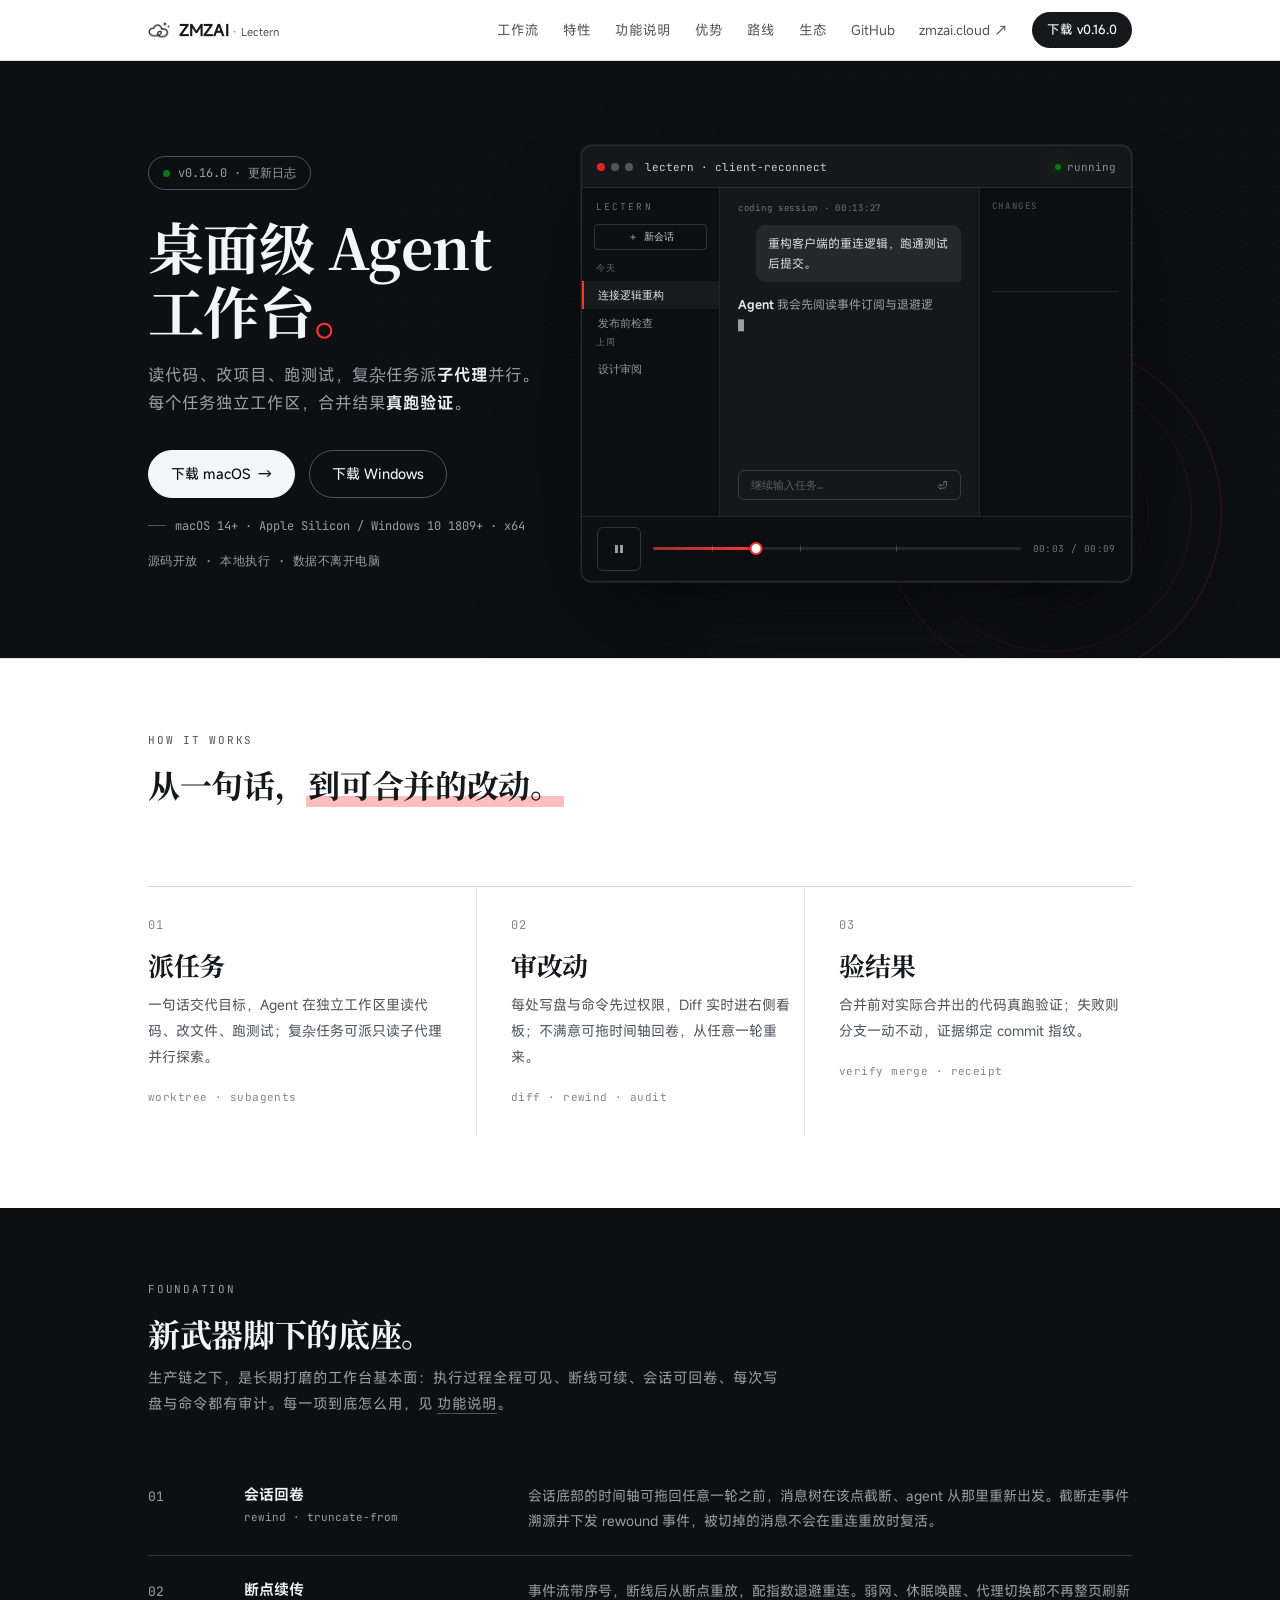
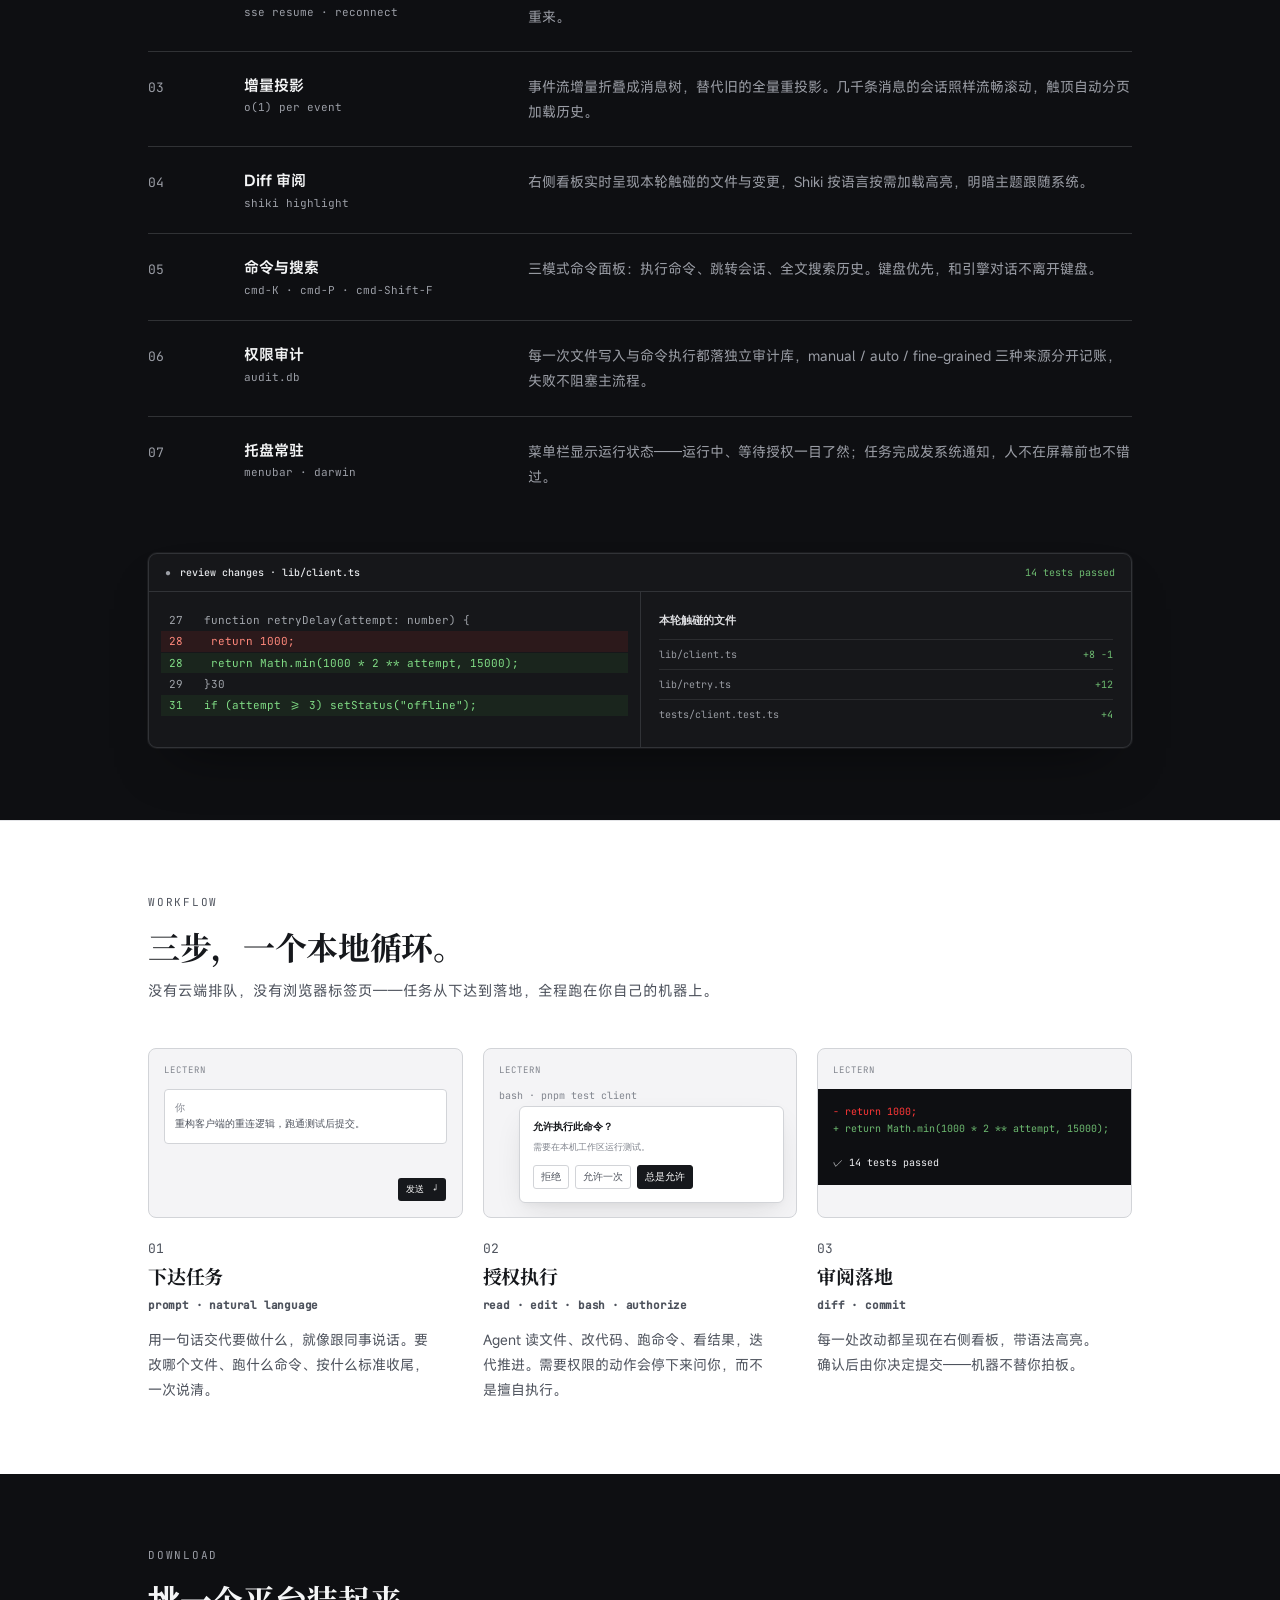
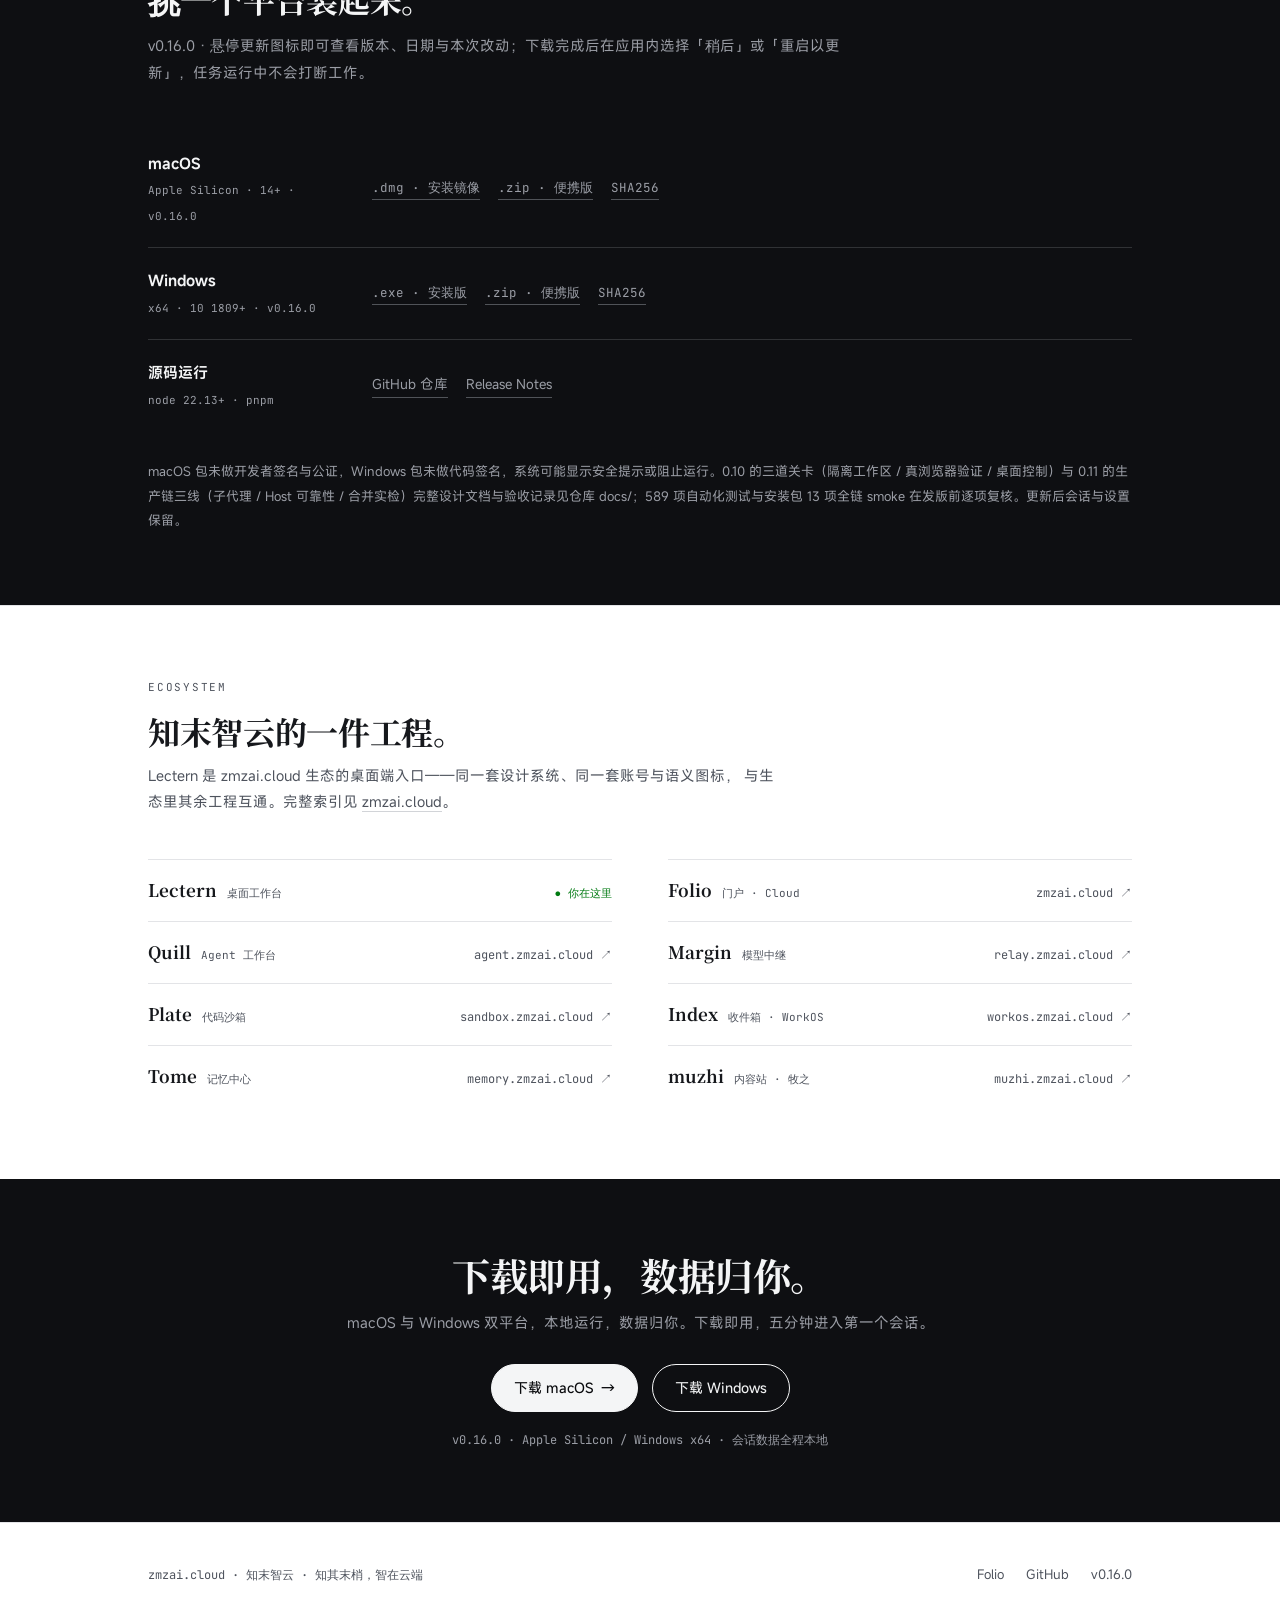
==== index.html @ 53ecc65e "site: 第二屏改为产品闭环三卡，0.11 内容迁入 features 生产链" ====
<!DOCTYPE html>
<html lang="zh-CN">
<head>
<meta charset="UTF-8">
<meta name="viewport" content="width=device-width, initial-scale=1.0">
<title>Lectern · 桌面 Agent 工作台 · 知末智云</title>
<meta name="description" content="本地运行 agent loop 的 Electron 桌面工作台。子代理并行、独立 Host 执行、合并结果实检、断点续传与权限审计——与 Quill、Folio 同一设计系统。">
<link rel="canonical" href="https://lectern.zmzai.cloud/">
<meta property="og:type" content="website">
<meta property="og:site_name" content="Lectern · 知末智云">
<meta property="og:locale" content="zh_CN">
<meta property="og:title" content="Lectern · 桌面 Agent 工作台">
<meta property="og:description" content="本地运行 agent loop：子代理并行探索、独立 Host 执行、合并前真跑验证，会话与审计全在你自己的磁盘上。">
<meta property="og:url" content="https://lectern.zmzai.cloud/">
<meta property="og:image" content="https://lectern.zmzai.cloud/og-image.png">
<meta property="og:image:width" content="1200">
<meta property="og:image:height" content="630">
<meta name="twitter:card" content="summary_large_image">
<meta name="twitter:title" content="Lectern · 桌面 Agent 工作台">
<meta name="twitter:description" content="本地运行 agent loop：子代理并行探索、独立 Host 执行、合并前真跑验证。">
<meta name="twitter:image" content="https://lectern.zmzai.cloud/og-image.png">
<meta name="theme-color" content="#0E0F13">
<link rel="icon" type="image/png" sizes="64x64" href="/favicon.png">
<link rel="apple-touch-icon" href="/apple-touch-icon.png">
<link rel="preload" as="font" type="font/woff2" crossorigin href="/fonts/misans-regular.woff2">
<link rel="preload" as="font" type="font/woff2" crossorigin href="/fonts/noto-serif-sc-700.woff2">
<link rel="stylesheet" href="/theme.css?v=20261023b">
<script>document.documentElement.classList.add('js');</script>
<script type="application/ld+json">
{
  "@context": "https://schema.org",
  "@type": "SoftwareApplication",
  "name": "Lectern",
  "applicationCategory": "DeveloperApplication",
  "operatingSystem": "macOS 14+ (Apple Silicon), Windows 10 1809+ (x64)",
  "url": "https://lectern.zmzai.cloud/",
  "description": "本地运行 agent loop 的 Electron 桌面工作台：子代理并行、独立 Host 执行、合并结果实检。",
  "softwareVersion": "0.16.0",
  "datePublished": "2026-10-21",
  "downloadUrl": "https://zmzai.oss-cn-beijing.aliyuncs.com/releases/harness/v0.16.0/Lectern-0.16.0-arm64.dmg",
  "offers": { "@type": "Offer", "price": "0", "priceCurrency": "CNY" },
  "sameAs": ["https://github.com/zmzai-cloud/zmzai-lectern"]
}
</script>
</head>
<body>
<a class="skip" href="#main">跳到内容</a>
<nav>
  <div class="wrap nav-inner">
    <a class="lockup" href="index.html" aria-current="page">
      <img src="/logo.png" alt="zmzai" width="22" height="22" loading="eager" decoding="async">
      <span class="lockup-word">ZMZAI<span class="lockup-sub">· Lectern</span></span>
    </a>
    <div class="nav-links" id="navLinks">
      <a href="#workflow">工作流</a>
      <a href="#features">特性</a>
      <a href="features.html">功能说明</a>
      <a href="why.html">优势</a>
      <a href="roadmap.html">路线</a>
      <a href="#ecosystem">生态</a>
      <a href="https://github.com/zmzai-cloud/zmzai-lectern" target="_blank" rel="noopener">GitHub</a>
      <a href="https://zmzai.cloud" target="_blank" rel="noopener">zmzai.cloud ↗</a>
      <a class="nav-cta" href="#download">下载 v0.16.0</a>
    </div>
      <button class="nav-burger" aria-label="菜单" aria-expanded="false" aria-controls="navLinks"><i></i></button>
  </div>
</nav>

<header class="hero" id="main">
  <div class="hero-stage band-dark">
    <div class="wrap hero-grid">
      <div>
        <div class="release-pill reveal in"><span class="pill-dot" aria-hidden="true"></span>v0.16.0 · 更新日志</div>
        <h1 class="reveal in" data-delay="1">桌面级 Agent<br>工作台<em>。</em></h1>
        <p class="hero-desc reveal in" data-delay="2">读代码、改项目、跑测试，复杂任务派<span class="nb"><b>子代理</b>并行</span>。每个任务<span class="nb">独立工作区</span>，合并结果<b>真跑验证</b>。</p>
        <div class="hero-actions reveal in" data-delay="3">
          <a class="btn btn-solid" href="https://zmzai.oss-cn-beijing.aliyuncs.com/releases/harness/v0.16.0/Lectern-0.16.0-arm64-mac.zip">下载 macOS <span class="arrow">→</span></a>
          <a class="btn btn-outline" href="https://zmzai.oss-cn-beijing.aliyuncs.com/releases/harness/v0.16.0/Lectern-Setup-0.16.0.exe">下载 Windows</a>
        </div>
        <p class="hero-meta reveal in" data-delay="3">macOS 14+ · Apple Silicon / Windows 10 1809+ · x64</p>
        <p class="hero-evidence reveal in" data-delay="3">源码开放 · 本地执行 · 数据不离开电脑</p>
      </div>
      <div class="workbench-scene reveal in" data-delay="1" aria-label="Lectern 工作台：会话、任务执行、文件变更和测试结果">
        <div class="wb">
          <div class="wb-bar"><span class="dots" aria-hidden="true"><i></i><i></i><i></i></span><span class="wb-title">lectern · client-reconnect</span><span class="wb-status" id="status"><i aria-hidden="true"></i><span id="statusText">running</span></span></div>
          <div class="wb-body">
            <aside class="wb-side"><div class="side-brand">LECTERN</div><div class="side-new">＋ 新会话</div><div class="side-cap">今天</div><div class="side-item on">连接逻辑重构</div><div class="side-item">发布前检查</div><div class="side-cap">上周</div><div class="side-item">设计审阅</div></aside>
            <div class="wb-main"><div class="session-meta">coding session · <span id="clock">00:13:24</span></div><div class="msg msg-user" id="msgUser"></div><div class="msg msg-agent" id="msgAgent"></div><div class="edit-block" id="editBlock"><div><span class="edit-tag">edit</span>&nbsp;<span class="edit-path">lib/client.ts</span></div><div class="edit-diff" id="editDiff"></div></div><div class="composer"><span>继续输入任务…</span><i>⏎</i></div></div>
            <aside class="wb-changes"><div class="ch-cap">CHANGES</div><div class="ch-item" id="ch1"><span class="plus">+</span>client.ts</div><div class="ch-item" id="ch2"><span class="plus">+</span>retry.ts</div><div class="ch-tests" id="tests"></div></aside>
          </div>
          <div class="wb-foot">
            <button class="pp" id="pp" aria-label="播放 / 暂停"><svg id="ppIcon" viewBox="0 0 10 10" aria-hidden="true"><rect x="1" y="1" width="3" height="8"/><rect x="6" y="1" width="3" height="8"/></svg></button>
            <div class="track" id="track" role="slider" aria-label="会话时间轴，可拖动回卷"><div class="track-fill" id="fill"></div><i class="tick" style="left:16%"></i><i class="tick" style="left:40%"></i><i class="tick" style="left:66%"></i><div class="head" id="head"></div></div>
            <span class="tclock" id="tclock">00:00 / 00:09</span>
          </div>
        </div>
        <div class="scene-orbit" aria-hidden="true"></div>
      </div>
    </div>
  </div>
</header>
<section id="loop" class="loop">
  <span id="v11" class="anchor-legacy" aria-hidden="true"></span>
  <div class="wrap">
    <div class="sec-eyebrow reveal">How it works</div>
    <h2 class="reveal" data-delay="1">从一句话，<em>到可合并的改动。</em></h2>
    <p class="loop-flow reveal" data-delay="2" aria-hidden="true"><span>派任务</span><i></i><span>审改动</span><i></i><span>验结果</span></p>
    <div class="loop-grid reveal" data-delay="3">
      <a class="loop-card" href="features.html#f-subagents">
        <span class="loop-no">01</span>
        <h3>派任务</h3>
        <p>一句话交代目标，Agent 在独立工作区里读代码、改文件、跑测试；复杂任务可派只读子代理并行探索。</p>
        <span class="loop-tags">worktree · subagents</span>
      </a>
      <a class="loop-card" href="features.html#f-diff">
        <span class="loop-no">02</span>
        <h3>审改动</h3>
        <p>每处写盘与命令先过权限，Diff 实时进右侧看板；不满意可拖时间轴回卷，从任意一轮重来。</p>
        <span class="loop-tags">diff · rewind · audit</span>
      </a>
      <a class="loop-card" href="features.html#f-verify">
        <span class="loop-no">03</span>
        <h3>验结果</h3>
        <p>合并前对实际合并出的代码真跑验证；失败则分支一动不动，证据绑定 commit 指纹。</p>
        <span class="loop-tags">verify merge · receipt</span>
      </a>
    </div>
  </div>
</section>
<section id="features" class="band-dark">

  <div class="wrap">
    <div class="sec-eyebrow reveal">Foundation</div>
    <h2 class="reveal" data-delay="1">新武器脚下的底座。</h2>
    <p class="sec-desc reveal" data-delay="2">生产链之下，是长期打磨的工作台基本面：执行过程全程可见、断线可续、会话可回卷、每次写盘与命令都有审计。每一项到底怎么用，见 <a href="features.html" style="border-bottom:1px solid var(--color-line-strong)">功能说明</a>。</p>
    <div class="features reveal" data-delay="2">
      <div class="feature-row">
        <div class="feature-no">01</div>
        <div class="feature-name">会话回卷<small>rewind · truncate-from</small></div>
        <div class="feature-text">会话底部的时间轴可拖回任意一轮之前，消息树在该点截断、agent 从那里重新出发。截断走事件溯源并下发 rewound 事件，被切掉的消息不会在重连重放时复活。</div>
      </div>
      <div class="feature-row">
        <div class="feature-no">02</div>
        <div class="feature-name">断点续传<small>sse resume · reconnect</small></div>
        <div class="feature-text">事件流带序号，断线后从断点重放，配指数退避重连。弱网、休眠唤醒、代理切换都不再整页刷新重来。</div>
      </div>
      <div class="feature-row">
        <div class="feature-no">03</div>
        <div class="feature-name">增量投影<small>o(1) per event</small></div>
        <div class="feature-text">事件流增量折叠成消息树，替代旧的全量重投影。几千条消息的会话照样流畅滚动，触顶自动分页加载历史。</div>
      </div>
      <div class="feature-row">
        <div class="feature-no">04</div>
        <div class="feature-name">Diff 审阅<small>shiki highlight</small></div>
        <div class="feature-text">右侧看板实时呈现本轮触碰的文件与变更，Shiki 按语言按需加载高亮，明暗主题跟随系统。</div>
      </div>
      <div class="feature-row">
        <div class="feature-no">05</div>
        <div class="feature-name">命令与搜索<small>cmd-K · cmd-P · cmd-Shift-F</small></div>
        <div class="feature-text">三模式命令面板：执行命令、跳转会话、全文搜索历史。键盘优先，和引擎对话不离开键盘。</div>
      </div>
      <div class="feature-row">
        <div class="feature-no">06</div>
        <div class="feature-name">权限审计<small>audit.db</small></div>
        <div class="feature-text">每一次文件写入与命令执行都落独立审计库，manual / auto / fine-grained 三种来源分开记账，失败不阻塞主流程。</div>
      </div>
      <div class="feature-row">
        <div class="feature-no">07</div>
        <div class="feature-name">托盘常驻<small>menubar · darwin</small></div>
        <div class="feature-text">菜单栏显示运行状态——运行中、等待授权一目了然；任务完成发系统通知，人不在屏幕前也不错过。</div>
      </div>
    </div>
    <div class="feature-proof reveal" data-delay="2" aria-label="Lectern 变更审阅示意图">
      <div class="proof-head"><span>●</span><b>review changes · lib/client.ts</b><span>14 tests passed</span></div>
      <div class="proof-grid">
        <div class="proof-code"><span>27&nbsp;&nbsp; function retryDelay(attempt: number) {</span><span class="removed">28&nbsp;&nbsp;&nbsp;&nbsp;return 1000;</span><span class="added">28&nbsp;&nbsp;&nbsp;&nbsp;return Math.min(1000 * 2 ** attempt, 15000);</span><span>29&nbsp;&nbsp; }</span><span>30</span><span class="added">31&nbsp;&nbsp; if (attempt &gt;= 3) setStatus(&quot;offline&quot;);</span></div>
        <aside class="proof-aside"><b>本轮触碰的文件</b><div class="file"><span>lib/client.ts</span><span>+8 −1</span></div><div class="file"><span>lib/retry.ts</span><span>+12</span></div><div class="file"><span>tests/client.test.ts</span><span>+4</span></div></aside>
      </div>
    </div>
  </div>
</section>
<section id="workflow">
  <div class="wrap">
    <div class="sec-eyebrow reveal">Workflow</div>
    <h2 class="reveal" data-delay="1">三步，一个本地循环。</h2>
    <p class="sec-desc reveal" data-delay="2">没有云端排队，没有浏览器标签页——任务从下达到落地，全程跑在你自己的机器上。</p>
    <div class="flow-grid reveal" data-delay="2">
      <div class="flow-step">
        <div class="flow-vignette" aria-hidden="true"><div class="prompt-box"><span>你</span><br>重构客户端的重连逻辑，跑通测试后提交。</div><span class="prompt-send">发送　↵</span></div>
        <div class="flow-no">01</div>
        <div class="flow-name">下达任务<small class="flow-tag">prompt · natural language</small></div>
        <p>用一句话交代要做什么，就像跟同事说话。要改哪个文件、跑什么命令、按什么标准收尾，一次说清。</p>
      </div>
      <div class="flow-step">
        <div class="flow-vignette" aria-hidden="true"><span style="color:var(--color-ink-3)">bash · pnpm test client</span><div class="permission-dialog"><b>允许执行此命令？</b><p>需要在本机工作区运行测试。</p><div class="permission-actions"><span>拒绝</span><span>允许一次</span><span>总是允许</span></div></div></div>
        <div class="flow-no">02</div>
        <div class="flow-name">授权执行<small class="flow-tag">read · edit · bash · authorize</small></div>
        <p>Agent 读文件、改代码、跑命令、看结果，迭代推进。需要权限的动作会停下来问你，而不是擅自执行。</p>
      </div>
      <div class="flow-step">
        <div class="flow-vignette" aria-hidden="true"><div class="diff-vignette"><span class="minus">− return 1000;</span><br><span class="plus">+ return Math.min(1000 * 2 ** attempt, 15000);</span><br><br><em>✓ 14 tests passed</em></div></div>
        <div class="flow-no">03</div>
        <div class="flow-name">审阅落地<small class="flow-tag">diff · commit</small></div>
        <p>每一处改动都呈现在右侧看板，带语法高亮。确认后由你决定提交——机器不替你拍板。</p>
      </div>
    </div>
  </div>
</section>
<section id="download" class="band-dark">
  <div class="wrap">
    <div class="sec-eyebrow reveal">Download</div>
    <h2 class="reveal" data-delay="1">挑一个平台装起来。</h2>
    <p class="dl-release reveal" data-delay="1">v0.16.0 · 悬停更新图标即可查看版本、日期与本次改动；下载完成后在应用内选择「稍后」或「重启以更新」，任务运行中不会打断工作。</p>
    <div class="dl-table reveal" data-delay="2">
      <div class="dl-row">
        <div class="dl-os"><b>macOS</b><small>Apple Silicon · 14+ · v0.16.0</small></div>
        <div class="dl-links">
          <a class="mono" href="https://zmzai.oss-cn-beijing.aliyuncs.com/releases/harness/v0.16.0/Lectern-0.16.0-arm64.dmg">.dmg · 安装镜像</a>
          <a class="mono" href="https://zmzai.oss-cn-beijing.aliyuncs.com/releases/harness/v0.16.0/Lectern-0.16.0-arm64-mac.zip">.zip · 便携版</a>
          <a class="mono" href="https://zmzai.oss-cn-beijing.aliyuncs.com/releases/harness/v0.16.0/SHA256SUMS.txt">SHA256</a>
        </div>
      </div>
      <div class="dl-row">
        <div class="dl-os"><b>Windows</b><small>x64 · 10 1809+ · v0.16.0</small></div>
        <div class="dl-links">
          <a class="mono" href="https://zmzai.oss-cn-beijing.aliyuncs.com/releases/harness/v0.16.0/Lectern-Setup-0.16.0.exe">.exe · 安装版</a>
          <a class="mono" href="https://zmzai.oss-cn-beijing.aliyuncs.com/releases/harness/v0.16.0/Lectern-0.16.0-win.zip">.zip · 便携版</a>
          <a class="mono" href="https://zmzai.oss-cn-beijing.aliyuncs.com/releases/harness/v0.16.0/SHA256SUMS.txt">SHA256</a>
        </div>
      </div>
      <div class="dl-row">
        <div class="dl-os"><b>源码运行</b><small>node 22.13+ · pnpm</small></div>
        <div class="dl-links">
          <a href="https://github.com/zmzai-cloud/zmzai-lectern" target="_blank" rel="noopener">GitHub 仓库</a>
          <a href="https://github.com/zmzai-cloud/zmzai-lectern/releases/tag/v0.16.0" target="_blank" rel="noopener">Release Notes</a>
        </div>
      </div>
    </div>
    <p class="dl-note reveal" data-delay="2">
      macOS 包未做开发者签名与公证，Windows 包未做代码签名，系统可能显示安全提示或阻止运行。0.10 的三道关卡（隔离工作区 / 真浏览器验证 / 桌面控制）与 0.11 的生产链三线（子代理 / Host 可靠性 / 合并实检）完整设计文档与验收记录见仓库 docs/；589 项自动化测试与安装包 13 项全链 smoke 在发版前逐项复核。更新后会话与设置保留。
    </p>
  </div>
</section>
<section id="ecosystem">
  <div class="wrap">
    <div class="sec-eyebrow reveal">Ecosystem</div>
    <h2 class="reveal" data-delay="1">知末智云的一件工程。</h2>
    <p class="sec-desc reveal" data-delay="2">
      Lectern 是 zmzai.cloud 生态的桌面端入口——同一套设计系统、同一套账号与语义图标，
      与生态里其余工程互通。完整索引见 <a href="https://zmzai.cloud" target="_blank" rel="noopener" style="border-bottom:1px solid var(--color-line-strong)">zmzai.cloud</a>。
    </p>
    <div class="eco-grid">
      <div class="eco-row">
        <div class="eco-name"><b>Lectern</b><span>桌面工作台</span></div>
        <span class="eco-here">● 你在这里</span>
      </div>
      <div class="eco-row">
        <div class="eco-name"><b>Folio</b><span>门户 · Cloud</span></div>
        <a class="eco-link" href="https://zmzai.cloud" target="_blank" rel="noopener">zmzai.cloud ↗</a>
      </div>
      <div class="eco-row">
        <div class="eco-name"><b>Quill</b><span>Agent 工作台</span></div>
        <a class="eco-link" href="https://agent.zmzai.cloud/quill" target="_blank" rel="noopener">agent.zmzai.cloud ↗</a>
      </div>
      <div class="eco-row">
        <div class="eco-name"><b>Margin</b><span>模型中继</span></div>
        <a class="eco-link" href="https://relay.zmzai.cloud" target="_blank" rel="noopener">relay.zmzai.cloud ↗</a>
      </div>
      <div class="eco-row">
        <div class="eco-name"><b>Plate</b><span>代码沙箱</span></div>
        <a class="eco-link" href="https://sandbox.zmzai.cloud" target="_blank" rel="noopener">sandbox.zmzai.cloud ↗</a>
      </div>
      <div class="eco-row">
        <div class="eco-name"><b>Index</b><span>收件箱 · WorkOS</span></div>
        <a class="eco-link" href="https://workos.zmzai.cloud" target="_blank" rel="noopener">workos.zmzai.cloud ↗</a>
      </div>
      <div class="eco-row">
        <div class="eco-name"><b>Tome</b><span>记忆中心</span></div>
        <a class="eco-link" href="https://memory.zmzai.cloud" target="_blank" rel="noopener">memory.zmzai.cloud ↗</a>
      </div>
      <div class="eco-row">
        <div class="eco-name"><b>muzhi</b><span>内容站 · 牧之</span></div>
        <a class="eco-link" href="https://muzhi.zmzai.cloud" target="_blank" rel="noopener">muzhi.zmzai.cloud ↗</a>
      </div>
    </div>
  </div>
</section>
<section class="cta band-dark">
  <div class="wrap cta-block reveal">
    <h2>下载即用，数据归你。</h2>
    <p class="sec-desc">macOS 与 Windows 双平台，本地运行，数据归你。下载即用，五分钟进入第一个会话。</p>
    <div class="cta-actions">
      <a class="btn btn-solid" href="https://zmzai.oss-cn-beijing.aliyuncs.com/releases/harness/v0.16.0/Lectern-0.16.0-arm64-mac.zip">
        下载 macOS <span class="arrow">→</span>
      </a>
      <a class="btn btn-outline" href="https://zmzai.oss-cn-beijing.aliyuncs.com/releases/harness/v0.16.0/Lectern-Setup-0.16.0.exe">下载 Windows</a>
    </div>
    <p class="cta-meta">v0.16.0 · Apple Silicon / Windows x64 · 会话数据全程本地</p>
  </div>
</section>
<footer>
  <div class="wrap foot-inner">
    <div class="foot-left">zmzai.cloud · 知末智云 · 知其末梢，智在云端</div>
    <div class="foot-links">
      <a href="https://zmzai.cloud" target="_blank" rel="noopener">Folio</a>
      <a href="https://github.com/zmzai-cloud/zmzai-lectern" target="_blank" rel="noopener">GitHub</a>
      <a href="https://github.com/zmzai-cloud/zmzai-lectern/releases/tag/v0.16.0" target="_blank" rel="noopener">v0.16.0</a>
    </div>
  </div>
</footer>

<script src="/theme.js?v=20261023b"></script>
<script>
/* hero 活工作台：单一时间轴 T∈[0,100] 驱动回放 + rewind 拖动(与 lectern rewind 能力同构) */
(function () {
  var DUR = 9000;
  var msgUser = document.getElementById('msgUser');
  var msgAgent = document.getElementById('msgAgent');
  var editBlock = document.getElementById('editBlock');
  var editDiff = document.getElementById('editDiff');
  var ch1 = document.getElementById('ch1');
  var ch2 = document.getElementById('ch2');
  var tests = document.getElementById('tests');
  var statusEl = document.getElementById('status');
  var statusText = document.getElementById('statusText');
  var clock = document.getElementById('clock');
  var fill = document.getElementById('fill');
  var head = document.getElementById('head');
  var track = document.getElementById('track');
  var pp = document.getElementById('pp');
  var ppIcon = document.getElementById('ppIcon');
  var tclock = document.getElementById('tclock');
  var USER = '重构客户端的重连逻辑，跑通测试后提交。';
  var AGENT_PREFIX = '<b>Agent</b> ';
  var AGENT_BODY = '我会先阅读事件订阅与退避逻辑，再提出最小修改。';
  var DIFF = 'backoff 1s → 15s · 3 failures → offline';
  function clamp01(x) { return x < 0 ? 0 : (x > 1 ? 1 : x); }
  function seg(t, a, b) { return clamp01((t - a) / (b - a)); }
  function typed(el, text, t, a, b) {
    var n = Math.round(seg(t, a, b) * text.length);
    if (n <= 0) { el.textContent = ''; return false; }
    var done = n >= text.length;
    el.textContent = text.slice(0, n) + (done ? '' : '▌');
    return true;
  }
  function appear(el, t, a, b) {
    var p = seg(t, a, b);
    el.style.opacity = p;
    el.style.transform = 'translateY(' + ((1 - p) * 8).toFixed(1) + 'px)';
    return p > 0.01;
  }
  function render(t) {
    var showUser = typed(msgUser, USER, t, 2, 14);
    msgUser.style.opacity = showUser ? 1 : 0;
    var showAgent = false;
    if (t >= 18) {
      var n = Math.round(seg(t, 18, 36) * AGENT_BODY.length);
      msgAgent.innerHTML = AGENT_PREFIX + AGENT_BODY.slice(0, n) + (n < AGENT_BODY.length ? '▌' : '');
      showAgent = true;
    }
    msgAgent.style.opacity = showAgent ? 1 : 0;
    var showEdit = appear(editBlock, t, 40, 44);
    if (showEdit) {
      var dn = Math.round(seg(t, 44, 52) * DIFF.length);
      editDiff.textContent = DIFF.slice(0, dn) + (dn < DIFF.length && dn > 0 ? '▌' : '');
    }
    appear(ch1, t, 56, 59);
    appear(ch2, t, 61, 64);
    var tn = Math.floor(seg(t, 66, 84) * 14 + 0.0001);
    tests.textContent = tn > 0 ? '✓ ' + tn + ' tests passed' : '';
    var total = 13 * 60 + 24 + Math.round(t / 100 * 9);
    var mm = Math.floor(total / 60), ss = total % 60;
    clock.textContent = '00:' + (mm < 10 ? '0' + mm : mm) + ':' + (ss < 10 ? '0' + ss : ss);
    fill.style.width = t + '%';
    head.style.left = t + '%';
    var sec = Math.round(t / 100 * 9);
    tclock.textContent = '00:0' + sec + ' / 00:09';
  }
  window.LecternTimeline({
    track: track, button: pp, icon: ppIcon, duration: DUR,
    render: function (value, playing) {
      render(value);
      statusEl.classList.toggle('rewound', !playing && value < 100);
      statusText.textContent = playing ? 'running' : value >= 100 ? 'completed' : 'paused';
    }
  });
})();
</script>
<script>
/* 面板 3D 倾斜跟随：仅精指针设备且非 reduce 时启用；幅度 ≤2°，离开回正 */
(function () {
  var scene = document.querySelector('.workbench-scene');
  var panel = scene && scene.querySelector('.wb');
  if (!scene || !panel) return;
  if (!window.matchMedia('(hover: hover) and (pointer: fine)').matches) return;
  if (window.matchMedia('(prefers-reduced-motion: reduce)').matches) return;
  var raf = null, rx = 0, ry = 0;
  function apply() {
    panel.style.transform = 'perspective(1200px) rotateX(' + rx.toFixed(2) + 'deg) rotateY(' + ry.toFixed(2) + 'deg)';
    raf = null;
  }
  scene.addEventListener('pointermove', function (e) {
    var r = scene.getBoundingClientRect();
    ry = ((e.clientX - r.left) / r.width - 0.5) * 4;
    rx = -((e.clientY - r.top) / r.height - 0.5) * 3;
    if (raf === null) raf = requestAnimationFrame(apply);
  });
  scene.addEventListener('pointerleave', function () {
    rx = 0; ry = 0;
    panel.style.transition = 'transform 600ms cubic-bezier(0.16, 1, 0.3, 1)';
    apply();
    setTimeout(function () { panel.style.transition = ''; }, 600);
  });
})();
</script>
</body>
</html>
---- theme.css ----
/* ══════════════════════════════════════════════════════
   @zmzai/theme 「墨骨 Ink Frame」token（静态内联版，色相已本地调红）
   与 theme/src/tokens/theme.css 同源（spot 系 2026-09-29 本站 hue 350→27）；
   勿在页面里自造颜色
   纪律：左对齐 Editorial 结构 · 编号清单不做成排图标卡 ·
   朱红点睛墨底白底皆可用但每屏克制（白底须大字号 ≥3:1）· 层次靠灰阶与阴影
   ── v2 精装（OJO app-ui-ux-best-practices 质量门）──
   register：quiet / polished / sparse-editorial / solemn
   字阶：display 68 → page 50 → h2 32 → body 15 → caption 12
   正文与功能性小字一律 ≥13px 且对比度 ≥4.5:1（ink-3 只做
   装饰性分隔，不再承载正文/标签文字）；动效只走 ease-out
   家族；数字一律 tabular-nums；触达目标 ≥44px
   ══════════════════════════════════════════════════════ */
:root {
  --color-bg:          oklch(1 0 0);
  --color-surface-2:   oklch(0.968 0.002 265);
  --color-ink:         oklch(0.21 0.008 265);
  --color-ink-2:       oklch(0.442 0.017 265);
  --color-ink-3:       oklch(0.617 0.014 265);
  --color-line:        oklch(0.92 0.004 265);
  --color-line-strong: oklch(0.87 0.005 265);
  --color-accent:      oklch(0.21 0.008 265);
  --color-accent-strong: oklch(0.09 0.004 265);
  --color-accent-ink:  oklch(1 0 0);
  --color-live:        oklch(0.499 0.17 145);

  --color-dark-bg:      oklch(0.17 0.006 265);
  --color-dark-ink:     oklch(0.97 0.002 265);
  --color-dark-line:    oklch(0.32 0.008 265);
  --color-spot-strong:  oklch(0.58 0.215 27);
  --color-spot:         oklch(0.66 0.240 27);

  --shadow-lg: 0 12px 32px -8px oklch(0.21 0.008 265 / 0.12), 0 4px 8px -4px oklch(0.21 0.008 265 / 0.06);

  --font-sans: "MiSans", -apple-system, BlinkMacSystemFont, "PingFang SC", "Hiragino Sans GB", "Microsoft YaHei", system-ui, sans-serif;
  --font-serif: "Noto Serif SC", "Source Han Serif SC", "Songti SC", serif;
  --font-mono: "JetBrains Mono", ui-monospace, "SFMono-Regular", "Menlo", monospace;

  --radius-sm: 3px; --radius: 4px; --radius-lg: 6px; --radius-2xl: 12px;
  --ease-out: cubic-bezier(0.16, 1, 0.3, 1);

  /* ── 字阶（Editorial 档，hero 与子页共用同一梯子）── */
  --fs-display: clamp(38px, 4.4vw, 60px);   /* 首页 hero h1（5/7 分栏后收一档，标题不挤进产品图） */
  --fs-page:    clamp(34px, 4.4vw, 50px);   /* 子页 page-head h1 */
  --fs-h2:      32px;                        /* 章节标题 */
  --fs-body:    15px;
  --fs-secondary: 14px;

  /* ── 动效时长（微交互 120 / 组件 200 / 揭幕 400）── */
  --dur-fast: 120ms; --dur-base: 200ms; --dur-reveal: 400ms;
}

/* 字体：自托管子集（仅含本站文案用到的 890 个字符 + ASCII + 标点）。
   源字体 MiSans / Noto Serif SC 全量 woff2 各 1.5~5MB 且无 unicode-range 分片，
   直连 CDN 会让首屏字体流量到 16MB；子集化后合计 560KB。
   缺字按字体栈逐字回退到 PingFang SC，不会出豆腐块；改文案后如需新字形，
   重跑 scripts/build-fonts.sh。*/
@font-face { font-family:'MiSans'; src:url('/fonts/misans-regular.woff2') format('woff2'); font-weight:400; font-style:normal; font-display:swap; }
@font-face { font-family:'MiSans'; src:url('/fonts/misans-medium.woff2') format('woff2'); font-weight:500; font-style:normal; font-display:swap; }
@font-face { font-family:'MiSans'; src:url('/fonts/misans-semibold.woff2') format('woff2'); font-weight:600; font-style:normal; font-display:swap; }
@font-face { font-family:'Noto Serif SC'; src:url('/fonts/noto-serif-sc-700.woff2') format('woff2'); font-weight:700; font-style:normal; font-display:swap; }
@font-face { font-family:'JetBrains Mono'; src:url('/fonts/jetbrains-mono-400.woff2') format('woff2'); font-weight:400; font-style:normal; font-display:swap; }
@font-face { font-family:'JetBrains Mono'; src:url('/fonts/jetbrains-mono-500.woff2') format('woff2'); font-weight:500; font-style:normal; font-display:swap; }

* { box-sizing: border-box; margin: 0; padding: 0; }
/* 锚点跳转给吸顶导航让位：TOC/页内链接滚动到位后标题不被 60px 导航压住 */
html { scroll-behavior: smooth; scroll-padding-top: 76px; }
body {
  background: var(--color-bg);
  color: var(--color-ink);
  font-family: var(--font-sans);
  font-size: var(--fs-body);
  line-height: 1.7;
  -webkit-font-smoothing: antialiased;
  text-rendering: optimizeLegibility;
}
a { color: inherit; text-decoration: none; }
::selection { background: var(--color-accent); color: var(--color-accent-ink); }
:focus-visible { outline: 2px solid var(--color-accent); outline-offset: 2px; }

/* ── 跳到内容（键盘可达性，仅聚焦时现身）── */
.skip {
  position: fixed; top: 10px; left: 10px; z-index: 100;
  padding: 9px 16px; border-radius: var(--radius);
  background: var(--color-accent); color: var(--color-accent-ink);
  font-size: 13px; font-weight: 500;
  transform: translateY(-160%); transition: transform var(--dur-base) var(--ease-out);
}
.skip:focus-visible { transform: none; outline-offset: -2px; }

/* 数字对齐：时间轴读数 / 版本号 / 进度计数一律等宽数字 */
.tclock, .session-meta, .ptl-num, .ptl-text, .rm-flag-num,
.dl-os small, .hero-meta, .cta-meta, .proof-head span:last-child {
  font-variant-numeric: tabular-nums;
}

.wrap { max-width: 1040px; margin: 0 auto; padding: 0 28px; }

/* ── 导航（theme BrandLockup 家族规格：云朵标 + ZMZAI · Lectern） ── */
nav {
  position: sticky; top: 0; z-index: 50;
  background: oklch(1 0 0 / 0.86);
  -webkit-backdrop-filter: saturate(1.6) blur(12px);
  backdrop-filter: saturate(1.6) blur(12px);
  border-bottom: 1px solid var(--color-line);
}
.nav-inner { display: flex; align-items: center; justify-content: space-between; height: 60px; }
.lockup { display: inline-flex; align-items: center; gap: 9px; }
.lockup img { width: 22px; height: 22px; object-fit: contain; display: block; }
.lockup-word { font-weight: 600; font-size: 16px; letter-spacing: -0.02em; line-height: 1; white-space: nowrap; }
.lockup-sub { font-weight: 400; font-size: 11px; letter-spacing: 0; color: var(--color-ink-2); margin-left: 3px; }
.nav-links { display: flex; align-items: center; gap: 24px; font-size: 13.5px; color: var(--color-ink-2); }
.nav-links a { transition: color var(--dur-base) var(--ease-out); }
/* 触屏无 hover：hover 态样式统一包在 (hover: hover) 里，防止点按后样式"粘住"（sticky hover） */
@media (hover: hover) { .nav-links a:hover { color: var(--color-accent); } }
.nav-links a:active { color: var(--color-accent-strong); }
/* 当前页：色变之外加短下划线，不靠颜色单独传状态 */
.nav-links a.active { color: var(--color-accent); text-decoration: underline; text-decoration-thickness: 2px; text-underline-offset: 6px; }
.nav-cta {
  display: inline-flex; align-items: center; gap: 6px;
  padding: 7px 15px; border-radius: 9999px;
  background: var(--color-accent); color: var(--color-accent-ink);
  font-size: 12.5px; font-weight: 500;
  transition: background var(--dur-base) var(--ease-out), transform var(--dur-fast) var(--ease-out);
}
@media (hover: hover) { .nav-cta:hover { background: var(--color-accent-strong); color: var(--color-accent-ink); } }
.nav-cta:active { transform: scale(0.98); }

/* 汉堡按钮(默认隐藏,≤760px 显示;展开面板替换原粗暴全隐藏) */
.nav-burger {
  display: none; padding: 0; border: 0; background: none; cursor: pointer;
  width: 44px; height: 44px; align-items: center; justify-content: center;
}
.nav-burger i { display: block; width: 18px; height: 1.5px; background: var(--color-ink); position: relative; transition: background 200ms var(--ease-out); }
.nav-burger i::before, .nav-burger i::after { content: ""; position: absolute; left: 0; width: 18px; height: 1.5px; background: var(--color-ink); transition: transform 250ms var(--ease-out), top 250ms var(--ease-out); }
.nav-burger i::before { top: -5px; }
.nav-burger i::after { top: 5px; }
.nav-burger[aria-expanded="true"] i { background: transparent; }
.nav-burger[aria-expanded="true"] i::before { top: 0; transform: rotate(45deg); }
.nav-burger[aria-expanded="true"] i::after { top: 0; transform: rotate(-45deg); }
@media (max-width: 760px) {
  .nav-burger { display: inline-flex; }
  .nav-links { position: absolute; top: 60px; left: 0; right: 0; flex-direction: column; align-items: stretch; gap: 0; background: oklch(1 0 0 / 0.98); border-bottom: 1px solid var(--color-line); box-shadow: 0 20px 40px -24px oklch(0.21 0.008 265 / 0.3); display: none; padding: 6px 28px 18px; }
  .nav-links.open { display: flex; }
  .nav-links a { padding: 12px 0; border-top: 1px solid var(--color-line); font-size: 14.5px; }
  .nav-links a:first-child { border-top: 0; }
  .nav-links .nav-cta { margin-top: 14px; justify-content: center; border-top: 1px solid var(--color-line); }
}

/* ── Hero（双栏：左文案 + 右终端实况，产品即视觉主体） ── */
.hero { padding: 84px 0 88px; }
.hero-grid {
  display: grid; grid-template-columns: 1.02fr 0.98fr;
  gap: 56px; align-items: center;
}
.release-pill {
  display: inline-flex; align-items: center; gap: 8px;
  padding: 6px 14px; border: 1px solid var(--color-line-strong); border-radius: 9999px;
  font-family: var(--font-mono); font-size: 12px; color: var(--color-ink-2);
  margin-bottom: 24px;
}
.pill-dot { width: 7px; height: 7px; border-radius: 50%; background: var(--color-live); flex: none; }
h1 {
  font-family: var(--font-serif); font-weight: 700; letter-spacing: -0.01em;
  font-size: var(--fs-page); line-height: 1.18;
}
.hero-desc { margin-top: 20px; max-width: 520px; font-size: 16.5px; line-height: 1.75; color: var(--color-ink-2); text-wrap: balance; }
.hero-actions { margin-top: 32px; display: flex; flex-wrap: wrap; align-items: center; gap: 14px; }

/* ── 按钮（theme landing kit 胶囊规格 · 八态中的 Default/Hover/Active/Focus）── */
.btn {
  display: inline-flex; align-items: center; gap: 8px;
  padding: 11px 22px; border-radius: 9999px;
  font-size: 14px; font-weight: 500; cursor: pointer;
  border: 1.5px solid var(--color-accent);
  transition: background var(--dur-base) var(--ease-out),
              border-color var(--dur-base) var(--ease-out),
              color var(--dur-base) var(--ease-out),
              transform var(--dur-fast) var(--ease-out),
              box-shadow var(--dur-base) var(--ease-out);
}
.btn .arrow { display: inline-block; transition: transform 250ms var(--ease-out); }
@media (hover: hover) { .btn:hover .arrow { transform: translateX(4px); } }
@media (hover: hover) { .btn:hover { transform: translateY(-1px); } }
.btn:active { transform: scale(0.98) translateY(0); transition-duration: 80ms; }
.btn-solid { background: var(--color-accent); color: var(--color-accent-ink); }
@media (hover: hover) { .btn-solid:hover { background: var(--color-accent-strong); border-color: var(--color-accent-strong); box-shadow: var(--shadow-lg); } }
.btn-outline { background: transparent; color: var(--color-ink); }
@media (hover: hover) { .btn-outline:hover { background: var(--color-accent); color: var(--color-accent-ink); box-shadow: var(--shadow-lg); } }
.hero-meta { font-family: var(--font-mono); font-size: 12px; color: var(--color-ink-2); }

/* ── 章节（Editorial 左对齐，mono 眉标 + 衬线 h2） ── */
section { border-top: 1px solid var(--color-line); padding: 72px 0; }
.sec-eyebrow { font-family: var(--font-mono); font-size: 11px; text-transform: uppercase; letter-spacing: 0.16em; color: var(--color-ink-2); margin-bottom: 14px; }
h2 { font-family: var(--font-serif); font-weight: 700; font-size: var(--fs-h2); letter-spacing: -0.01em; line-height: 1.25; }
/* 大标题两行断行按语义平衡，不支持的浏览器静默降级为普通断行 */
h1, h2 { text-wrap: balance; }
.sec-desc { margin-top: 12px; max-width: 640px; color: var(--color-ink-2); font-size: 14.5px; line-height: 1.8; }

/* ── 特性：编号清单（戒律 6：不做成排图标卡） ── */
.features { margin-top: 44px; }
.feature-row {
  display: grid; grid-template-columns: 72px 260px 1fr; gap: 24px;
  padding: 22px 0; border-top: 1px solid var(--color-line);
}
.feature-row:first-child { border-top: none; }
.feature-no { font-family: var(--font-mono); font-size: 13px; color: var(--color-ink-2); padding-top: 3px; }
.feature-name { font-weight: 600; font-size: 15px; line-height: 1.5; }
.feature-name small { display: block; font-family: var(--font-mono); font-weight: 400; font-size: 11px; color: var(--color-ink-2); margin-top: 3px; }
.feature-text { color: var(--color-ink-2); font-size: 14px; line-height: 1.8; }
@media (max-width: 760px) {
  .feature-row { grid-template-columns: 48px 1fr; }
  .feature-text { grid-column: 2; }
}

@media (max-width: 900px) { .hero-grid { grid-template-columns: 1fr; gap: 44px; } }

/* ── 下载区 ── */
.dl-release { margin-top: 14px; max-width: 720px; font-size: 14.5px; line-height: 1.85; color: var(--color-ink-2); }
.dl-table { margin-top: 44px; }
.dl-row {
  display: grid; grid-template-columns: 200px 1fr; gap: 24px; align-items: center;
  padding: 20px 0; border-top: 1px solid var(--color-line);
}
.dl-row:first-child { border-top: none; }
.dl-os b { font-size: 15px; font-weight: 600; display: block; }
.dl-os small { font-family: var(--font-mono); font-size: 11px; color: var(--color-ink-2); }
.dl-links { display: flex; flex-wrap: wrap; gap: 18px; font-size: 13.5px; align-items: center; }
.dl-links a { color: var(--color-ink-2); border-bottom: 1px solid var(--color-line-strong); padding-bottom: 1px; transition: color var(--dur-base) var(--ease-out), border-color var(--dur-base) var(--ease-out); }
@media (hover: hover) { .dl-links a:hover { color: var(--color-accent); border-color: var(--color-accent); } }
.dl-links a:active { color: var(--color-accent-strong); border-color: var(--color-accent-strong); }
.dl-links .mono { font-family: var(--font-mono); font-size: 12.5px; }
.dl-note { margin-top: 28px; font-size: 13px; color: var(--color-ink-2); line-height: 1.9; }
.dl-note code, .dl-links code { font-family: var(--font-mono); font-size: 11.5px; background: var(--color-surface-2); border: 1px solid var(--color-line); border-radius: var(--radius-sm); padding: 1px 6px; }

/* ── 生态矩阵 ── */
.eco-grid { margin-top: 44px; display: grid; grid-template-columns: 1fr 1fr; gap: 0 56px; }
@media (max-width: 760px) { .eco-grid { grid-template-columns: 1fr; } }
.eco-row { display: flex; align-items: baseline; justify-content: space-between; gap: 16px; padding: 16px 0; border-top: 1px solid var(--color-line); }
.eco-name { display: flex; align-items: baseline; gap: 10px; min-width: 0; }
.eco-name b { font-family: var(--font-serif); font-size: 17px; font-weight: 700; }
.eco-name span { font-family: var(--font-mono); font-size: 11px; color: var(--color-ink-2); }
.eco-link { font-family: var(--font-mono); font-size: 12px; color: var(--color-ink-2); white-space: nowrap; transition: color 200ms var(--ease-out); }
@media (hover: hover) { a.eco-link:hover { color: var(--color-accent); } }
.eco-here { font-family: var(--font-mono); font-size: 11px; color: var(--color-live); }

/* ── Footer ── */
footer { border-top: 1px solid var(--color-line); padding: 40px 0 56px; }
.foot-inner { display: flex; flex-wrap: wrap; align-items: baseline; justify-content: space-between; gap: 12px; }
.foot-left { font-family: var(--font-mono); font-size: 12px; color: var(--color-ink-2); }
.foot-links { display: flex; gap: 22px; font-size: 13px; color: var(--color-ink-2); }
@media (hover: hover) { .foot-links a:hover { color: var(--color-accent); } }

/* ── 动效基座：scroll reveal + nav 滚动态（克制：只动 opacity/transform；
      揭幕 ≤400ms 不拖慢滚动，逐级延迟 60ms 步进） ── */
/* 揭幕动效只在 JS 已接管时生效（<head> 里那行加 html.js）：
   theme.js 加载失败或禁用 JS 时，内容不能停在 opacity:0 的整页空白态 */
html.js .reveal { opacity: 0; transform: translateY(10px); transition: opacity var(--dur-reveal) var(--ease-out), transform var(--dur-reveal) var(--ease-out); }
html.js .reveal.in { opacity: 1; transform: none; }
.reveal[data-delay="1"] { transition-delay: 60ms; }
.reveal[data-delay="2"] { transition-delay: 120ms; }
.reveal[data-delay="3"] { transition-delay: 180ms; }
nav.scrolled { box-shadow: 0 1px 0 var(--color-line-strong), 0 10px 28px -18px oklch(0.21 0.008 265 / 0.25); }
@media (prefers-reduced-motion: reduce) {
  html.js .reveal { opacity: 1; transform: none; transition: none; }
  html { scroll-behavior: auto; }
  .wb-status i, .demo-state i { animation: none; }
}

/* ── 工作流三步骤（数字 Editorial，不做图标卡） ── */
.flow-grid { margin-top: 44px; display: grid; grid-template-columns: repeat(3, 1fr); gap: 44px; }
@media (max-width: 760px) { .flow-grid { grid-template-columns: 1fr; gap: 30px; } }
.flow-step { border-top: 1px solid var(--color-line-strong); padding-top: 18px; }
.flow-no { font-family: var(--font-mono); font-size: 13px; color: var(--color-ink-2); transition: color 250ms var(--ease-out); }
@media (hover: hover) { .flow-step:hover .flow-no { color: var(--color-accent); } }
.flow-name { margin-top: 10px; font-family: var(--font-serif); font-size: 19px; font-weight: 700; letter-spacing: -0.01em; }
.flow-tag { display: block; margin-top: 4px; font-family: var(--font-mono); font-size: 11px; color: var(--color-ink-2); }
.flow-step p { margin-top: 12px; font-size: 14px; line-height: 1.8; color: var(--color-ink-2); }

/* ── Local-first 三格（border 卡 + hover 提位） ── */
.local-grid { margin-top: 44px; display: grid; grid-template-columns: repeat(3, 1fr); gap: 16px; }
@media (max-width: 760px) { .local-grid { grid-template-columns: 1fr; } }
.local-card {
  border: 1px solid var(--color-line); border-radius: var(--radius-lg); padding: 22px 20px;
  background: var(--color-bg);
  transition: border-color 200ms var(--ease-out), transform 200ms var(--ease-out), box-shadow 200ms var(--ease-out);
}
@media (hover: hover) { .local-card:hover { border-color: var(--color-line-strong); transform: translateY(-2px); box-shadow: var(--shadow-lg); } }
.local-tag { font-family: var(--font-mono); font-size: 11px; color: var(--color-ink-2); }
.local-code { font-family: var(--font-mono); font-size: 11.5px; background: var(--color-surface-2); border: 1px solid var(--color-line); border-radius: var(--radius-sm); padding: 1px 5px; }
.local-name { margin-top: 8px; font-weight: 600; font-size: 15px; }
.local-card p { margin-top: 8px; font-size: 14px; line-height: 1.75; color: var(--color-ink-2); }

/* ── FAQ（原生 details 折叠，零 JS） ── */
.faq-list { margin-top: 36px; max-width: 720px; }
details.faq { border-top: 1px solid var(--color-line); }
details.faq:last-child { border-bottom: 1px solid var(--color-line); }
summary.faq-q {
  cursor: pointer; list-style: none; display: flex; align-items: center; justify-content: space-between;
  gap: 16px; padding: 18px 4px; font-weight: 500; font-size: 15px;
  transition: color 200ms var(--ease-out);
}
@media (hover: hover) { summary.faq-q:hover { color: var(--color-accent); } }
summary.faq-q:active { color: var(--color-accent-strong); }
summary.faq-q::-webkit-details-marker { display: none; }
summary.faq-q::after { content: "+"; font-family: var(--font-mono); font-size: 16px; color: var(--color-ink-3); transition: transform 250ms var(--ease-out); }
details[open] summary.faq-q::after { transform: rotate(45deg); }
.faq-a { padding: 0 4px 22px; font-size: 14px; line-height: 1.85; color: var(--color-ink-2); }
.faq-a code { font-family: var(--font-mono); font-size: 12px; background: var(--color-surface-2); border: 1px solid var(--color-line); border-radius: var(--radius-sm); padding: 1px 6px; }

/* ── CTA 收尾（居中大字，留白收束） ── */
.cta-block { margin-top: 0; text-align: center; }
.cta-block h2 { font-size: clamp(28px, 3.6vw, 38px); }
.cta-block .sec-desc { margin-left: auto; margin-right: auto; }
.cta-actions { margin-top: 28px; display: flex; flex-wrap: wrap; justify-content: center; gap: 14px; }
.cta-meta { margin-top: 18px; font-family: var(--font-mono); font-size: 12px; color: var(--color-ink-2); }

/* ── feature 行 hover 微交互（编号染色 + 名称轻移） ── */
.feature-no { transition: color 200ms var(--ease-out); }
.feature-name { transition: transform 250ms var(--ease-out); }
@media (hover: hover) { .feature-row:hover .feature-no { color: var(--color-accent); } }
@media (hover: hover) { .feature-row:hover .feature-name { transform: translateX(3px); } }

/* ── v1.0 沉浸式产品叙事：工作台即主视觉 ── */
.hero { padding: 0; max-width: none; }
/* hero 舞台:墨骨白底「灯箱」— 终端面板保留深色,视觉回归白底墨黑 */
.hero-stage {
  position: relative; overflow: hidden; isolation: isolate;
  min-height: auto; padding: 84px 0 76px;
  color: var(--color-ink); background: var(--color-bg);
}
/* 墨底开场：极淡点阵做技术底纹（DevTools 语境的合法网格语汇），
   径向 mask 只留在面板一侧，不与文字抢戏 */
.hero-stage::before {
  content: ""; position: absolute; inset: 0; z-index: 0;
  background-image: radial-gradient(oklch(1 0 0 / .05) 1px, transparent 1.5px);
  background-size: 28px 28px;
  -webkit-mask-image: radial-gradient(ellipse 85% 78% at 72% 42%, black, transparent 74%);
  mask-image: radial-gradient(ellipse 85% 78% at 72% 42%, black, transparent 74%);
}
.hero-stage::after { content: none; }
.hero-stage > .wrap { position: relative; z-index: 1; }
.hero-grid { grid-template-columns: minmax(0, 5fr) minmax(0, 7fr); gap: 40px; align-items: center; }
.hero-stage .release-pill { border-color: var(--color-line-strong); color: var(--color-ink-2); }
.hero-stage h1 { font-size: var(--fs-display); max-width: 600px; line-height: 1.12; }
/* 品红句号：全 hero 唯一一次点睛，落在大标题收笔处 */
.hero-stage h1 em { font-style: normal; color: var(--color-spot); }
.hero-stage .hero-desc { color: var(--color-ink-2); max-width: 480px; }
.hero-stage .btn-solid { background: var(--color-accent); border-color: var(--color-accent); color: var(--color-accent-ink); }
@media (hover: hover) { .hero-stage .btn-solid:hover { background: var(--color-accent-strong); border-color: var(--color-accent-strong); } }
.hero-stage .btn-outline { color: var(--color-ink); border-color: var(--color-line-strong); }
@media (hover: hover) { .hero-stage .btn-outline:hover { background: var(--color-accent); color: var(--color-accent-ink); border-color: var(--color-accent); } }
.hero-stage .hero-meta { color: var(--color-ink-2); }
.hero-evidence { margin-top: 14px; font-family: var(--font-mono); font-size: 12px; letter-spacing: .04em; color: var(--color-ink-2); }
.workbench-scene { position: relative; min-height: 420px; }
.wb {
  position: relative; width: 100%; overflow: hidden;
  border: 1px solid oklch(1 0 0 / .09); border-radius: 11px;
  background: oklch(.14 .008 265);
  box-shadow: 0 1px 1px oklch(.2 .02 265 / .06), 0 24px 60px -18px oklch(.2 .03 265 / .28), 0 60px 120px -40px oklch(.2 .03 265 / .18);
}
.wb-bar { height: 42px; display: flex; align-items: center; gap: 12px; padding: 0 15px; border-bottom: 1px solid oklch(1 0 0 / .09); color: oklch(.64 .01 265); font: 11px var(--font-mono); }
.dots { display: flex; gap: 6px; }.dots i { width: 8px; height: 8px; border-radius: 50%; background: oklch(.45 .01 265); }.dots i:first-child { background: var(--color-spot-strong); }
.wb-title { color: oklch(.84 .005 265); }
.wb-status { margin-left: auto; display: inline-flex; align-items: center; gap: 6px; color: oklch(.64 .01 265); }
.wb-status i { width: 6px; height: 6px; border-radius: 50%; background: var(--color-live); box-shadow: 0 0 14px var(--color-live); animation: wb-pulse 1.6s ease-in-out infinite; }
.wb-status.rewound i { background: var(--color-spot); box-shadow: 0 0 14px var(--color-spot); animation: none; }
@keyframes wb-pulse { 0%,100% { opacity: 1; } 50% { opacity: .3; } }
.wb-body { min-height: 328px; display: grid; grid-template-columns: 138px 1fr 152px; }
.wb-side { padding: 14px 0; border-right: 1px solid oklch(1 0 0 / .09); background: oklch(.165 .008 265); }
.side-brand { padding: 0 14px 12px; color: oklch(.54 .01 265); font: 9.5px/1 var(--font-mono); letter-spacing: .22em; }
.side-new { margin: 0 12px 14px; padding: 7px 0; text-align: center; border: 1px solid oklch(1 0 0 / .15); border-radius: 4px; color: oklch(.84 .004 265); font: 10px/1 var(--font-mono); }
.side-cap { padding: 0 14px 8px; color: oklch(.54 .01 265); font: 9px/1 var(--font-mono); letter-spacing: .1em; }
.side-item { padding: 7px 14px; white-space: nowrap; overflow: hidden; text-overflow: ellipsis; border-left: 2px solid transparent; color: oklch(.68 .01 265); font: 10.5px/1.4 var(--font-mono); }
.side-item.on { border-left-color: var(--color-spot); color: oklch(.92 .004 265); background: oklch(1 0 0 / .05); }
.wb-main { padding: 16px 18px; display: flex; flex-direction: column; gap: 12px; min-width: 0; }
.session-meta { color: oklch(.56 .01 265); font: 9px/1 var(--font-mono); letter-spacing: .08em; }
.msg { max-width: 92%; min-height: 0; }
.msg-user { align-self: flex-end; padding: 8px 12px; border-radius: 9px 9px 2px 9px; background: oklch(1 0 0 / .07); color: oklch(.90 .004 265); font-size: 12px; line-height: 1.7; }
.msg-agent { align-self: flex-start; color: oklch(.70 .01 265); font-size: 12px; line-height: 1.75; }
.msg-agent b { color: oklch(.92 .004 265); font-weight: 600; }
.edit-block { align-self: stretch; padding: 9px 12px; border: 1px solid oklch(1 0 0 / .10); border-left: 2px solid var(--color-spot); border-radius: 6px; background: oklch(.165 .008 265); font: 10.5px/1.8 var(--font-mono); }
.edit-tag { color: var(--color-spot); font-weight: 700; margin-right: 8px; }
.edit-path { color: oklch(.90 .004 265); }
.edit-diff { margin-top: 2px; color: oklch(.64 .01 265); min-height: 1em; }
.composer { margin-top: auto; padding: 9px 12px; display: flex; justify-content: space-between; border: 1px solid oklch(1 0 0 / .15); border-radius: 6px; color: oklch(.48 .01 265); font: 10.5px/1 var(--font-mono); }
.composer i { color: oklch(.64 .01 265); font-style: normal; }
.wb-changes { padding: 14px 12px; border-left: 1px solid oklch(1 0 0 / .09); background: oklch(.165 .008 265); font-family: var(--font-mono); }
.ch-cap { margin-bottom: 12px; color: oklch(.48 .01 265); font: 9px/1 var(--font-mono); letter-spacing: .18em; }
.ch-item { display: flex; align-items: center; gap: 7px; padding: 5px 0; color: oklch(.70 .01 265); font-size: 10.5px; }
.ch-item .plus { color: var(--color-live); }
.ch-tests { margin-top: 12px; padding-top: 12px; border-top: 1px solid oklch(1 0 0 / .09); color: var(--color-live); font-size: 10.5px; }
.wb-foot { display: flex; align-items: center; gap: 12px; padding: 10px 15px; border-top: 1px solid oklch(1 0 0 / .09); background: oklch(.165 .008 265); }
.pp { flex: none; width: 44px; height: 44px; display: flex; align-items: center; justify-content: center; border: 1px solid oklch(1 0 0 / .15); border-radius: 6px; background: transparent; cursor: pointer; padding: 0; transition: transform var(--dur-fast) var(--ease-out); }
.pp:active { transform: scale(0.96); }
.pp svg { width: 10px; height: 10px; fill: oklch(.70 .01 265); }
@media (hover: hover) { .pp:hover svg { fill: oklch(.92 .004 265); } }
.track { position: relative; flex: 1; min-width: 0; height: 44px; cursor: ew-resize; touch-action: none; }
.track::before { content: ""; position: absolute; left: 0; right: 0; top: 20px; height: 3px; border-radius: 2px; background: oklch(1 0 0 / .10); }
.track-fill { position: absolute; left: 0; top: 20px; height: 3px; border-radius: 2px; background: linear-gradient(90deg, oklch(.66 .24 27 / .55), var(--color-spot)); width: 0%; }
.head { position: absolute; top: 15px; left: 0%; width: 13px; height: 13px; border-radius: 50%; background: oklch(1 0 0); border: 2px solid var(--color-spot); transform: translateX(-50%); box-shadow: 0 1px 4px oklch(0 0 0 / .5); }
.tick { position: absolute; top: 18px; width: 1px; height: 7px; background: oklch(1 0 0 / .16); }
.tclock { flex: none; color: oklch(.56 .01 265); font: 9.5px/1 var(--font-mono); letter-spacing: .04em; }
.scene-orbit { position: absolute; width: 340px; height: 340px; right: -90px; bottom: -100px; border: 1px solid oklch(.66 .24 27 / .26); border-radius: 50%; z-index: -1; }.scene-orbit::before,.scene-orbit::after { content: ""; position: absolute; border: 1px solid oklch(.66 .24 27 / .15); border-radius: 50%; inset: 29px; }.scene-orbit::after { inset: 72px; }

/* ═══ 墨底开场（hero-stage.band-dark）：面板从「白底上的深窗」变为「墨舞台上的悬浮屏」═══ */
.band-dark.hero-stage .wb {
  background: oklch(0.205 0.007 265);
  border-color: oklch(1 0 0 / .09);
  box-shadow: 0 0 0 1px oklch(1 0 0 / .055), 0 30px 70px -22px oklch(0 0 0 / .6), 0 70px 140px -50px oklch(.2 .03 265 / .5);
  will-change: transform;
}
.band-dark.hero-stage .scene-orbit { border-color: oklch(.66 .24 27 / .18); }
.band-dark.hero-stage .scene-orbit::before { border-color: oklch(.66 .24 27 / .11); }
.band-dark.hero-stage .scene-orbit::after { border-color: oklch(.66 .24 27 / .07); }

/* ═══ 产品闭环（How it works）：派任务 → 审改动 → 验结果 ═══
   编辑式三栏：细线 + 编号 + 衬线标题；整卡可点，不画图标、不做玻璃拟态。 */
.loop h2 em {
  font-style: normal; color: var(--color-ink);
  background: linear-gradient(to top, oklch(0.66 0.24 27 / .32) 0 24%, transparent 24%);
  padding: 0 .06em;
}
.anchor-legacy { display: block; height: 0; }
.loop-flow { display: flex; align-items: center; gap: 16px; margin-top: 44px; font-family: var(--font-mono); font-size: 10.5px; letter-spacing: .14em; color: var(--color-ink-3); }
.loop-flow i { position: relative; flex: 1; height: 1px; background: var(--color-line); }
.loop-flow i::after { content: ""; position: absolute; right: 0; top: -2.5px; width: 5px; height: 5px; border-top: 1px solid var(--color-line-strong); border-right: 1px solid var(--color-line-strong); transform: rotate(45deg); }
.loop-flow span { flex: none; }
.loop-grid { display: grid; grid-template-columns: repeat(3, minmax(0, 1fr)); margin-top: 20px; }
.loop-card { display: block; padding: 24px 34px 30px 0; border-top: 1px solid var(--color-line-strong); color: inherit; }
.loop-card + .loop-card { padding-left: 34px; padding-right: 0; border-left: 1px solid var(--color-line); }
.loop-no { font-family: var(--font-mono); font-size: 12px; letter-spacing: .08em; color: var(--color-ink-3); }
.loop-card h3 { margin-top: 12px; font-family: var(--font-serif); font-size: 26px; font-weight: 700; line-height: 1.3; letter-spacing: -0.01em; transition: color var(--dur-base) var(--ease-out); }
.loop-card p { margin-top: 10px; max-width: 23rem; color: var(--color-ink-2); font-size: 14px; line-height: 1.85; }
.loop-tags { display: block; margin-top: 18px; font-family: var(--font-mono); font-size: 11px; letter-spacing: .04em; color: var(--color-ink-3); }
@media (hover: hover) { .loop-card:hover h3 { color: var(--color-spot-strong); } }
.loop-card:focus-visible { outline: 2px solid var(--color-spot); outline-offset: 4px; }
@media (max-width: 900px) {
  .loop-flow { display: none; }
  .loop-grid { grid-template-columns: 1fr; margin-top: 34px; }
  .loop-card { padding: 22px 0 24px; }
  .loop-card + .loop-card { padding-left: 0; border-left: 0; }
  .loop-card h3 { font-size: 23px; }
}

/* ── 工作流：产品局部画面承接三步 ── */
.flow-grid { gap: 20px; }.flow-step { padding-top: 0; border-top: 0; }.flow-vignette { position: relative; height: 170px; margin-bottom: 20px; padding: 15px; overflow: hidden; border: 1px solid var(--color-line-strong); border-radius: 8px; background: var(--color-surface-2); color: var(--color-ink-2); font: 10px var(--font-mono); }.flow-vignette::before { content: "LECTERN"; display: block; margin-bottom: 13px; color: var(--color-ink-3); font-size: 9px; letter-spacing: .11em; }.prompt-box { padding: 10px; border: 1px solid var(--color-line-strong); border-radius: 4px; background: var(--color-bg); color: var(--color-ink-2); line-height: 1.65; }.prompt-box span { color: var(--color-ink-3); }.prompt-send { position: absolute; right: 16px; bottom: 16px; padding: 5px 8px; border-radius: 3px; background: var(--color-accent); color: var(--color-accent-ink); font-size: 9px; }.permission-dialog { position: absolute; right: 12px; left: 35px; bottom: 14px; padding: 13px; border: 1px solid var(--color-line-strong); border-radius: 6px; background: var(--color-bg); box-shadow: var(--shadow-lg); }.permission-dialog b { color: var(--color-ink); }.permission-dialog p { margin: 5px 0 9px; color: var(--color-ink-3); font-size: 9px; }.permission-actions { display: flex; gap: 6px; }.permission-actions span { padding: 4px 7px; border: 1px solid var(--color-line-strong); border-radius: 3px; }.permission-actions span:last-child { background: var(--color-accent); border-color: var(--color-accent); color: var(--color-accent-ink); }.diff-vignette { margin: 0 -15px -15px; padding: 14px 15px; background: var(--color-dark-bg); color: oklch(.74 .01 265); line-height: 1.7; }.diff-vignette .plus { color: oklch(.72 .13 145); }.diff-vignette .minus { color: var(--color-spot); }.diff-vignette em { color: oklch(.95 .004 265); font-style: normal; }.flow-name { margin-top: 0; }.flow-step p { max-width: 280px; }

/* ── 特性与本地优先：视觉证据而非重复卡片 ── */
.feature-proof { margin-top: 42px; overflow: hidden; border: 1px solid var(--color-dark-line); border-radius: 9px; background: var(--color-dark-bg); box-shadow: var(--shadow-lg); }.proof-head { display: flex; align-items: center; gap: 9px; padding: 12px 16px; border-bottom: 1px solid var(--color-dark-line); color: oklch(.70 .01 265); font: 10px var(--font-mono); }.proof-head b { color: oklch(.93 .004 265); font-weight: 500; }.proof-head span:last-child { margin-left: auto; color: oklch(.72 .13 145); }.proof-grid { display: grid; grid-template-columns: 1fr 1fr; }.proof-code { padding: 18px 20px; color: oklch(.72 .01 265); font: 11px/1.85 var(--font-mono); }.proof-code .added { display: block; margin: 1px -8px; padding: 0 8px; color: oklch(.82 .15 145); background: oklch(.45 .10 145 / .18); }.proof-code .removed { display: block; margin: 1px -8px; padding: 0 8px; color: oklch(.78 .17 27); background: oklch(.48 .17 27 / .15); }.proof-aside { padding: 18px; border-left: 1px solid var(--color-dark-line); color: oklch(.69 .01 265); font: 10px/1.9 var(--font-mono); }.proof-aside b { display: block; margin-bottom: 8px; color: oklch(.90 .004 265); font-size: 11px; }.proof-aside .file { display: flex; justify-content: space-between; padding: 5px 0; border-top: 1px solid oklch(1 0 0 / .09); }.proof-aside .file span:last-child { color: oklch(.72 .13 145); }
.local-grid { gap: 0; border-top: 1px solid var(--color-line); border-bottom: 1px solid var(--color-line); }.local-card { position: relative; padding: 27px 24px 26px; border: 0; border-right: 1px solid var(--color-line); border-radius: 0; background: transparent; }.local-card:last-child { border-right: 0; }@media (hover: hover) {.local-card:hover { transform: none; box-shadow: none; border-color: var(--color-line); background: var(--color-surface-2); }}.local-card::after { content: ""; position: absolute; top: 28px; right: 23px; width: 7px; height: 7px; border-radius: 50%; background: var(--color-live); box-shadow: 0 0 0 4px oklch(.499 .17 145 / .12); }.local-card:nth-child(2)::after { background: var(--color-ink-3); box-shadow: none; }.local-card:nth-child(3)::after { animation: status-pulse 2.4s ease-out infinite; }@keyframes status-pulse { 50% { box-shadow: 0 0 0 8px oklch(.499 .17 145 / 0); } }

@media (max-width: 900px) { .hero-stage { min-height: auto; padding: 76px 0 64px; }.hero-grid { grid-template-columns: 1fr; gap: 40px; }.workbench-scene { min-height: 365px; }.wb { margin: 0 auto; } }
@media (max-width: 760px) { .hero-stage { padding-top: 54px; }.hero-stage h1 { font-size: 40px; }.hero-stage .hero-desc { font-size: 15px; }.workbench-scene { min-height: 284px; }.wb { min-height: 280px; }.wb-body { min-height: 238px; grid-template-columns: 84px 1fr; }.wb-side { padding: 10px 0; font-size: 8px; }.side-brand { font-size: 9px; }.wb-changes { display: none; }.wb-main { padding: 13px; }.msg { margin-top: 10px; }.scene-orbit { width: 260px; height: 260px; }.flow-grid { grid-template-columns: 1fr; }.flow-vignette { height: 155px; }.feature-proof .proof-grid { grid-template-columns: 1fr; }.proof-aside { border-top: 1px solid var(--color-dark-line); border-left: 0; }.local-card { border-right: 0; border-bottom: 1px solid var(--color-line); }.local-card:last-child { border-bottom: 0; }.local-grid { grid-template-columns: 1fr; } }
@media (prefers-reduced-motion: reduce) { .local-card:nth-child(3)::after { animation: none; } }

/* ═══ 为什么是 Lectern：三形态对照（终端 CLI / IDE 面板 / Web 控制台） ═══
   纯 CSS tab（radio + label），零 JS；对照不点名，措辞留余地不踩竞品 */
.vs-shell { margin-top: 44px; }
.vs-shell > input[type="radio"] { position: absolute; opacity: 0; pointer-events: none; width: 0; height: 0; margin: 0; }
.vs-tabs { display: flex; gap: 4px; border-bottom: 1px solid var(--color-line-strong); }
.vs-tabs label {
  cursor: pointer; user-select: none; -webkit-user-select: none;
  padding: 8px 18px 9px; margin-bottom: -1px;
  font-family: var(--font-mono); font-size: 12px; color: var(--color-ink-2);
  border: 1px solid transparent; border-bottom: none; border-radius: 7px 7px 0 0;
  transition: color var(--dur-base) var(--ease-out), border-color var(--dur-base) var(--ease-out), background var(--dur-base) var(--ease-out), transform var(--dur-fast) var(--ease-out);
}
@media (hover: hover) { .vs-tabs label:hover { color: var(--color-accent); } }
.vs-tabs label:active { transform: scale(0.98); }
#vs-cli:checked ~ .vs-tabs label[for="vs-cli"],
#vs-ide:checked ~ .vs-tabs label[for="vs-ide"],
#vs-web:checked ~ .vs-tabs label[for="vs-web"] { color: var(--color-accent); border-color: var(--color-line-strong); background: var(--color-bg); }
#vs-cli:focus-visible ~ .vs-tabs label[for="vs-cli"],
#vs-ide:focus-visible ~ .vs-tabs label[for="vs-ide"],
#vs-web:focus-visible ~ .vs-tabs label[for="vs-web"] { outline: 2px solid var(--color-accent); outline-offset: -2px; }
.vs-panel { display: none; }
#vs-cli:checked ~ .vs-panel[data-tab="cli"],
#vs-ide:checked ~ .vs-panel[data-tab="ide"],
#vs-web:checked ~ .vs-panel[data-tab="web"] { display: block; animation: vs-in 300ms var(--ease-out); }
@keyframes vs-in { from { opacity: 0; transform: translateY(6px); } }
@media (prefers-reduced-motion: reduce) { #vs-cli:checked ~ .vs-panel, #vs-ide:checked ~ .vs-panel, #vs-web:checked ~ .vs-panel { animation: none; } }
.vs-note { margin: 26px 0 10px; font-family: var(--font-mono); font-size: 10.5px; letter-spacing: 0.14em; text-transform: uppercase; color: var(--color-ink-2); }
.vs-head, .vs-row { display: grid; grid-template-columns: 130px 1fr 1.05fr; gap: 22px; }
.vs-head { padding: 10px 0; border-bottom: 1px solid var(--color-line); }
.vs-head span { font-family: var(--font-mono); font-size: 10.5px; letter-spacing: 0.12em; text-transform: uppercase; color: var(--color-ink-2); }
.vs-head .vs-le { color: var(--color-accent); }
.vs-row { padding: 18px 0; border-bottom: 1px solid var(--color-line); align-items: baseline; }
.vs-dim { font-family: var(--font-mono); font-size: 12px; color: var(--color-ink-2); line-height: 1.6; }
.vs-them { color: var(--color-ink-2); font-size: 14px; line-height: 1.75; }
.vs-le { color: var(--color-ink); font-size: 14px; line-height: 1.75; }
.vs-le b { font-weight: 600; }
@media (max-width: 760px) {
  .vs-head { display: none; }
  .vs-head, .vs-row { grid-template-columns: 1fr; gap: 6px; }
  .vs-row { padding: 16px 0; }
  .vs-them { font-size: 12.5px; }
  .vs-le { font-size: 13px; }
}

/* ═══ Roadmap：三档路线（正在做 / 接下来 / 更远） ═══ */
.rm-grid { margin-top: 44px; display: grid; grid-template-columns: repeat(3, 1fr); gap: 46px; }
@media (max-width: 900px) { .rm-grid { grid-template-columns: 1fr; gap: 34px; } }
.rm-col { border-top: 1px solid var(--color-line-strong); padding-top: 16px; }
.rm-flag { font-family: var(--font-mono); font-size: 11px; letter-spacing: 0.12em; color: var(--color-ink-2); }
.rm-col:first-child .rm-flag { color: var(--color-live); }
.rm-col h3 { margin-top: 12px; font-family: var(--font-serif); font-size: 20px; font-weight: 700; letter-spacing: -0.01em; }
.rm-col p { margin-top: 8px; font-size: 13px; line-height: 1.75; color: var(--color-ink-2); }
.rm-items { margin-top: 16px; list-style: none; }
.rm-items li { position: relative; padding: 12px 0 12px 20px; border-top: 1px solid var(--color-line); font-size: 14px; line-height: 1.7; color: var(--color-ink-2); }
.rm-items li:first-child { border-top: none; }
.rm-items li::before {
  content: ""; position: absolute; left: 2px; top: 20px;
  width: 6px; height: 6px; border-radius: 50%; background: var(--color-line-strong);
}
.rm-items li b { display: block; font-weight: 600; color: var(--color-ink); }
.rm-items li small { display: block; margin-top: 2px; font-size: 13px; color: var(--color-ink-2); }
.rm-col:first-child .rm-items li::before { background: var(--color-live); }
@media (prefers-reduced-motion: reduce) { .rm-items li::before { animation: none; } }

/* ═══ 子页(why / roadmap):页首 editorial 区 + 导航当前页 ═══ */
.page-head { padding: 88px 0 8px; }
.page-head h1 { font-family: var(--font-serif); font-weight: 700; font-size: var(--fs-page); line-height: 1.2; letter-spacing: -0.01em; max-width: 680px; }
.page-head .sec-desc { margin-top: 16px; }
.nav-links a.active { color: var(--color-accent); }
/* 子页里紧随页首的区块:去掉重复的顶端粗分隔,让页首自然过渡到内容 */
.page-head + section { border-top: none; padding-top: 48px; }
.page-head + section + section { border-top: 1px solid var(--color-line); }
/* 子页 CTA:页末回下载(浅底 outline,不抢首页主角) */
.sub-cta { text-align: center; padding: 64px 0 72px; }
.sub-cta .sec-desc { margin: 14px auto 0; max-width: 460px; }
.sub-cta .cta-actions { margin-top: 26px; justify-content: center; }
.sub-cta + footer { border-top: none; }

/* ── 子页 page-head 视觉锤(v0.5 加料) ── */
.page-pullquote {
  display: flex; flex-wrap: wrap; align-items: center;
  gap: 8px 6px; margin-top: 32px; padding-top: 22px;
  border-top: 1px solid var(--color-line);
  font-family: var(--font-mono); font-size: 12px; color: var(--color-ink-2);
}
.page-pullquote .pq-cell {
  padding: 4px 10px; border: 1px solid var(--color-line);
  border-radius: var(--radius-sm); background: var(--color-bg);
}
.page-pullquote .pq-them { color: var(--color-ink-2); }
.page-pullquote .pq-le { color: var(--color-ink); border-color: var(--color-line-strong); }
.page-pullquote .pq-vs { color: var(--color-ink-2); padding: 0 2px; }
.page-pullquote .pq-sep { width: 1px; height: 14px; background: var(--color-line); margin: 0 6px; }
@media (max-width: 760px) {
  .page-pullquote { font-size: 11px; gap: 6px 4px; border-top: 1px solid var(--color-line); padding-top: 18px; margin-top: 24px; }
  .page-pullquote .pq-sep { display: none; }
}

/* ── why: 对比表胜出列墨条 + 表底汇总 ── */
.vs-row .vs-le { position: relative; }
.vs-row .vs-le::before {
  content: ""; position: absolute; left: -16px; top: 0; bottom: 0;
  width: 2px; background: var(--color-ink); opacity: 0.85;
}
.vs-summary {
  display: grid; grid-template-columns: 1fr 1fr 1.05fr; gap: 22px;
  margin-top: 8px; padding: 14px 0 6px; border-top: 1px solid var(--color-ink);
  font-family: var(--font-mono); font-size: 11px; color: var(--color-ink-2);
}
.vs-summary .vs-sum-le { color: var(--color-ink); font-weight: 500; }
@media (max-width: 760px) {
  .vs-summary { grid-template-columns: 1fr; gap: 4px; }
  .vs-row .vs-le::before { left: -12px; }
}

/* ── roadmap: 子页首屏 9 项时间缩略 + 进度条 ── */
.page-timeline { margin-top: 36px; padding-top: 22px; border-top: 1px solid var(--color-line); }
.page-timeline .ptl-track { display: flex; align-items: center; gap: 6px; margin-bottom: 14px; }
.page-timeline .ptl-num {
  flex: 1; height: 28px; display: flex; align-items: center; justify-content: center;
  font-family: var(--font-mono); font-size: 11px; color: var(--color-ink-2);
  border: 1px solid var(--color-line); border-radius: var(--radius-sm); background: var(--color-bg);
}
.page-timeline .ptl-num.ptl-now { color: var(--color-ink); border-color: var(--color-line-strong); background: var(--color-surface-2); }
.page-timeline .ptl-meta { display: flex; align-items: center; gap: 14px; }
.page-timeline .ptl-bar { flex: 1; height: 3px; background: var(--color-line); border-radius: 9999px; overflow: hidden; }
.page-timeline .ptl-bar i { display: block; height: 100%; background: var(--color-ink); transition: width 600ms var(--ease-out); }
.page-timeline .ptl-text { font-family: var(--font-mono); font-size: 11.5px; color: var(--color-ink-2); white-space: nowrap; }
.page-timeline .ptl-text b { color: var(--color-ink); font-weight: 500; }
@media (max-width: 760px) {
  .page-timeline .ptl-num { height: 24px; font-size: 10px; }
  .page-timeline .ptl-text { font-size: 11px; }
  .page-timeline .ptl-meta { flex-wrap: wrap; gap: 10px; }
}

/* ── roadmap: rm-grid 列头数字 + 项底进度条 + 表底脚注 ── */
.rm-flag {
  display: flex; align-items: baseline; justify-content: space-between; gap: 12px;
  padding-bottom: 10px; border-bottom: 1px solid var(--color-line);
}
.rm-flag-tag {
  font-family: var(--font-mono); font-size: 11px; letter-spacing: 0.12em;
  color: var(--color-ink-2);
}
.rm-flag-num {
  font-family: var(--font-mono); font-size: 10.5px; color: var(--color-ink-2);
}
.rm-col:first-child .rm-flag-tag { color: var(--color-live); }
.rm-items li .rm-li-bar {
  display: block; margin-top: 8px; height: 2px;
  background: var(--color-line); border-radius: 1px; overflow: hidden;
}
.rm-items li .rm-li-bar i { display: block; height: 100%; background: var(--color-ink); }
.rm-col:first-child .rm-items li .rm-li-bar i { background: var(--color-live); }
.rm-grid-foot {
  grid-column: 1 / -1; margin-top: 30px; padding-top: 18px;
  border-top: 1px solid var(--color-ink);
  display: flex; align-items: baseline; justify-content: space-between; gap: 12px;
  font-family: var(--font-mono); font-size: 11.5px; color: var(--color-ink-2);
}
.rm-grid-foot b { color: var(--color-ink); font-weight: 500; }
@media (max-width: 900px) {
  .rm-grid-foot { flex-direction: column; align-items: flex-start; gap: 6px; }
}

/* ── roadmap: FAQ 类别 chip + 桌面右侧浅灰侧引 ── */
.faq-cat {
  display: inline-block; margin-right: 10px; padding: 2px 7px;
  font-family: var(--font-mono); font-size: 10px; letter-spacing: 0.08em;
  color: var(--color-ink-2); border: 1px solid var(--color-line);
  border-radius: var(--radius-sm); background: var(--color-bg);
}
summary.faq-q { align-items: flex-start; }
#faq .wrap { position: relative; }
#faq .faq-list { width: calc(100% - 252px); }
.faq-side {
  position: absolute; right: 28px; top: 0; width: 220px;
  padding: 16px 18px; border: 1px solid var(--color-line);
  border-radius: var(--radius-lg); background: var(--color-surface-2);
}
.faq-side-q { font-family: var(--font-serif); font-size: 16px; font-weight: 700; color: var(--color-ink); }
.faq-side-text { margin-top: 8px; font-size: 12.5px; line-height: 1.7; color: var(--color-ink-2); }
.faq-side-link {
  display: inline-flex; align-items: center; gap: 4px; margin-top: 12px;
  font-family: var(--font-mono); font-size: 11.5px; color: var(--color-ink);
  border-bottom: 1px solid var(--color-line-strong); padding-bottom: 1px;
}
@media (hover: hover) { .faq-side-link:hover { color: var(--color-accent); border-color: var(--color-accent); } }
@media (max-width: 900px) {
  .faq-side { display: none; }
  #faq .faq-list { width: auto; }
}

@media (max-width: 760px) { .page-head { padding-top: 56px; } }

/* ═══ hero 左列补强(活工作台配套): h1 语义断行 · 强调句 · meta 细线 ═══ */
.hero-stage h1 { line-height: 1.12; }
.hero-desc b { color: var(--color-ink); font-weight: 600; white-space: nowrap; }
.hero-desc .nb { white-space: nowrap; }
.hero-stage .hero-meta { display: flex; align-items: flex-start; gap: 9px; margin-top: 18px; }
.hero-stage .hero-meta::before { content: ""; flex: none; width: 18px; height: 1px; margin-top: .72em; background: var(--color-line-strong); }

/* ═══ 首页黑白交替 .band-dark: 深色层次靠底色的整块放大 ═══
   纪律: 白段保持白底墨字; 品红/语义绿仍只活在深色叙事面; 不造新颜色 token */
.band-dark {
  --color-surface-2:   oklch(0.225 0.007 265);
  --color-ink:         oklch(0.955 0.002 265);
  --color-ink-2:       oklch(0.70  0.012 265);
  --color-ink-3:       oklch(0.545 0.012 265);
  --color-line:        oklch(0.315 0.007 265);
  --color-line-strong: oklch(0.44  0.010 265);
  --color-accent:        oklch(0.97 0.002 265);
  --color-accent-strong: oklch(1 0 0);
  --color-accent-ink:    oklch(0.15 0.006 265);
  background: var(--color-dark-bg);
  color: var(--color-dark-ink);
  border-top: none;
}
/* feature-proof(深色代码演示块)在黑段里浮起一档, 避免与段底同色糊掉 */
.band-dark .feature-proof {
  background: oklch(0.205 0.007 265);
  box-shadow: 0 0 0 1px oklch(1 0 0 / 0.055), 0 28px 56px -28px oklch(0 0 0 / 0.55);
}
/* 黑面上 mono chip 文字提亮 */
.band-dark .dl-note code,
.band-dark .dl-links code { color: var(--color-dark-ink); }
/* 黑段按钮反白由变量重映射自动完成 */
@media (hover: hover) { .band-dark .btn-solid:hover { background: var(--color-accent-strong); border-color: var(--color-accent-strong); } }

/* ═══ 功能说明页（docs 版式：左侧分组目录 + 右侧逐项讲解） ═══ */
.docs-layout { display: grid; grid-template-columns: 208px minmax(0, 1fr); gap: 56px; margin-top: 48px; }
.docs-side { position: sticky; top: 84px; align-self: start; }
.docs-side-group {
  font-family: var(--font-mono); font-size: 10.5px; letter-spacing: 0.14em;
  text-transform: uppercase; color: var(--color-ink-2); margin: 24px 0 8px;
}
.docs-side-group:first-child { margin-top: 0; }
.docs-side a {
  display: block; padding: 5px 0 5px 14px; font-size: 13.5px; color: var(--color-ink-2);
  border-left: 1px solid var(--color-line);
  transition: color 200ms var(--ease-out), border-color 200ms var(--ease-out);
}
@media (hover: hover) { .docs-side a:hover { color: var(--color-ink); border-color: var(--color-line-strong); } }
.docs-side a.active { color: var(--color-accent); border-color: var(--color-accent); font-weight: 500; }
.docs-side .docs-item-no { font-family: var(--font-mono); font-size: 10px; margin-right: 8px; }
.docs-main { max-width: 640px; }
.docs-item { padding: 46px 0 52px; border-top: 1px solid var(--color-line); }
.docs-item:first-child { border-top: none; padding-top: 0; }
.docs-item .docs-no { font-family: var(--font-mono); font-size: 11px; color: var(--color-ink-2); }
.docs-item h2 { margin-top: 10px; font-size: 24px; }
.docs-item .docs-tag { font-family: var(--font-mono); font-size: 11.5px; color: var(--color-ink-2); margin-top: 6px; }
.docs-what { margin-top: 16px; font-size: 14.5px; line-height: 1.85; color: var(--color-ink); }
.docs-what + .docs-what { margin-top: 10px; }
.docs-what a { border-bottom: 1px solid var(--color-line-strong); padding-bottom: 1px; }
@media (hover: hover) { .docs-what a:hover { border-color: var(--color-accent); } }
.docs-where { margin-top: 14px; font-size: 13px; line-height: 1.8; color: var(--color-ink-2); }
.docs-where b { font-weight: 600; color: var(--color-ink); }
.docs-how {
  margin-top: 18px; padding: 16px 18px 15px;
  background: var(--color-surface-2); border: 1px solid var(--color-line);
  border-radius: var(--radius-lg);
}
.docs-how-t {
  font-family: var(--font-mono); font-size: 10.5px; letter-spacing: 0.14em;
  text-transform: uppercase; color: var(--color-ink-2); margin-bottom: 8px;
}
.docs-how ol { list-style: none; counter-reset: how; }
.docs-how li { counter-increment: how; position: relative; padding-left: 24px; font-size: 14px; line-height: 1.8; color: var(--color-ink-2); }
.docs-how li + li { margin-top: 6px; }
.docs-how li::before {
  content: counter(how, decimal-leading-zero);
  position: absolute; left: 0; top: 0;
  font-family: var(--font-mono); font-size: 10.5px; color: var(--color-ink-2); line-height: 2.2;
}
kbd {
  font-family: var(--font-mono); font-size: 11px; color: var(--color-ink);
  background: var(--color-bg); border: 1px solid var(--color-line-strong);
  border-bottom-width: 2px; border-radius: 3px; padding: 1px 5px;
}
.docs-foot-note { margin-top: 40px; padding-top: 20px; border-top: 1px solid var(--color-line); font-size: 13px; color: var(--color-ink-2); }
.docs-foot-note a { border-bottom: 1px solid var(--color-line-strong); padding-bottom: 1px; }
@media (hover: hover) { .docs-foot-note a:hover { color: var(--color-accent); border-color: var(--color-accent); } }

/* 回卷演示块：与首页 hero 同构的深色小窗，可拖时间轴回卷 */
.docs-demo {
  margin-top: 22px; overflow: hidden;
  border: 1px solid var(--color-dark-line); border-radius: 9px;
  background: var(--color-dark-bg); box-shadow: var(--shadow-lg);
}
.demo-head {
  display: flex; align-items: center; gap: 9px; padding: 12px 16px;
  border-bottom: 1px solid var(--color-dark-line);
  color: oklch(0.70 0.01 265); font: 10px var(--font-mono);
}
.demo-head b { color: oklch(0.93 0.004 265); font-weight: 500; }
.demo-head .demo-state { margin-left: auto; display: inline-flex; align-items: center; gap: 6px; color: oklch(0.64 0.01 265); }
.demo-head .demo-state i { width: 6px; height: 6px; border-radius: 50%; background: var(--color-live); box-shadow: 0 0 14px var(--color-live); }
.demo-head .demo-state.rewound i { background: var(--color-spot); box-shadow: 0 0 14px var(--color-spot); }
.demo-steps { padding: 16px 18px; display: flex; flex-direction: column; gap: 10px; min-height: 132px; }
.demo-step { font: 10.5px/1.8 var(--font-mono); color: oklch(0.68 0.01 265); opacity: 0.22; transition: opacity 180ms var(--ease-out), color 180ms var(--ease-out); }
.demo-step.on { opacity: 1; color: oklch(0.86 0.004 265); }
.demo-step .st-tag { color: var(--color-spot); font-weight: 700; margin-right: 8px; }
.demo-step .st-path { color: oklch(0.90 0.004 265); }
.demo-step.st-cut { text-decoration: line-through; text-decoration-color: var(--color-spot); }
.demo-foot {
  display: flex; align-items: center; gap: 12px; padding: 10px 15px;
  border-top: 1px solid var(--color-dark-line); background: oklch(0.165 0.008 265);
}
@media (max-width: 900px) {
  .docs-layout { grid-template-columns: 1fr; gap: 32px; margin-top: 36px; }
  .docs-side { display: none; }
}

.pp:focus-visible, .track:focus-visible { outline: 2px solid var(--color-spot); outline-offset: 3px; }
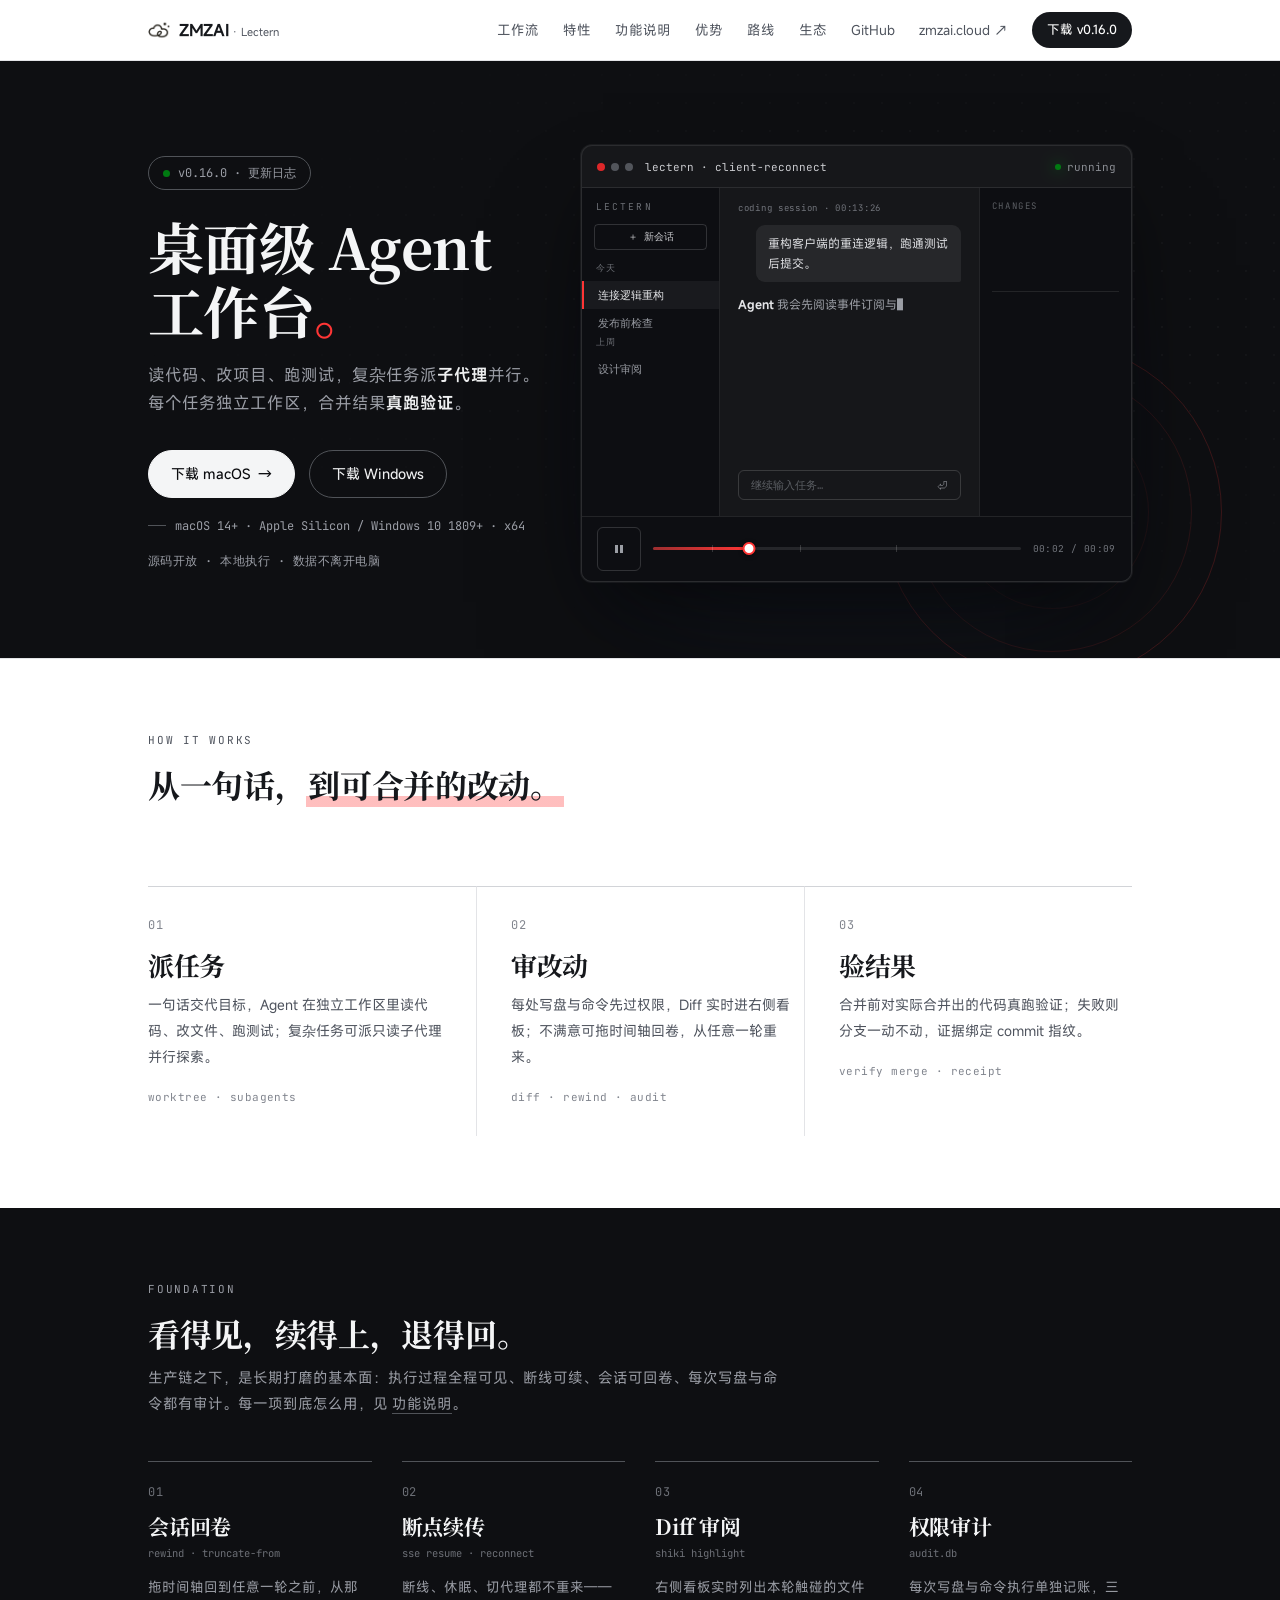
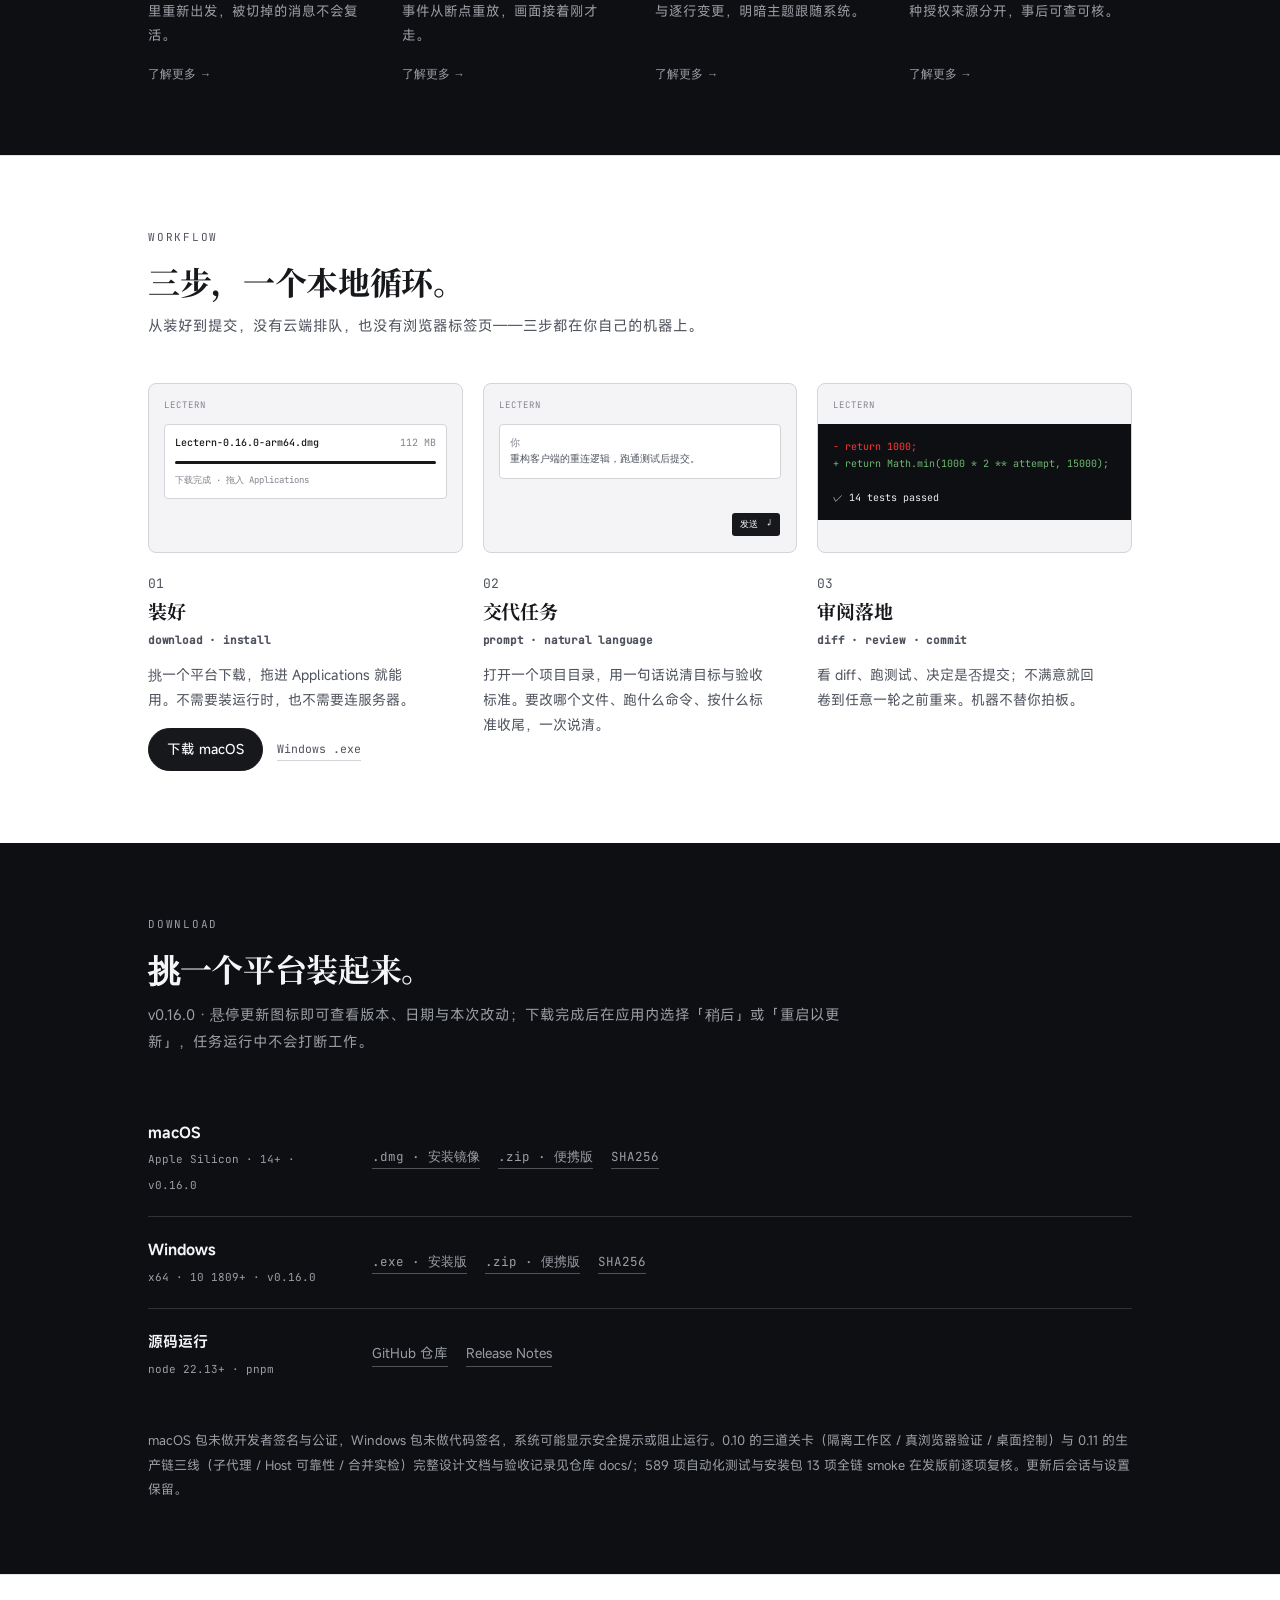
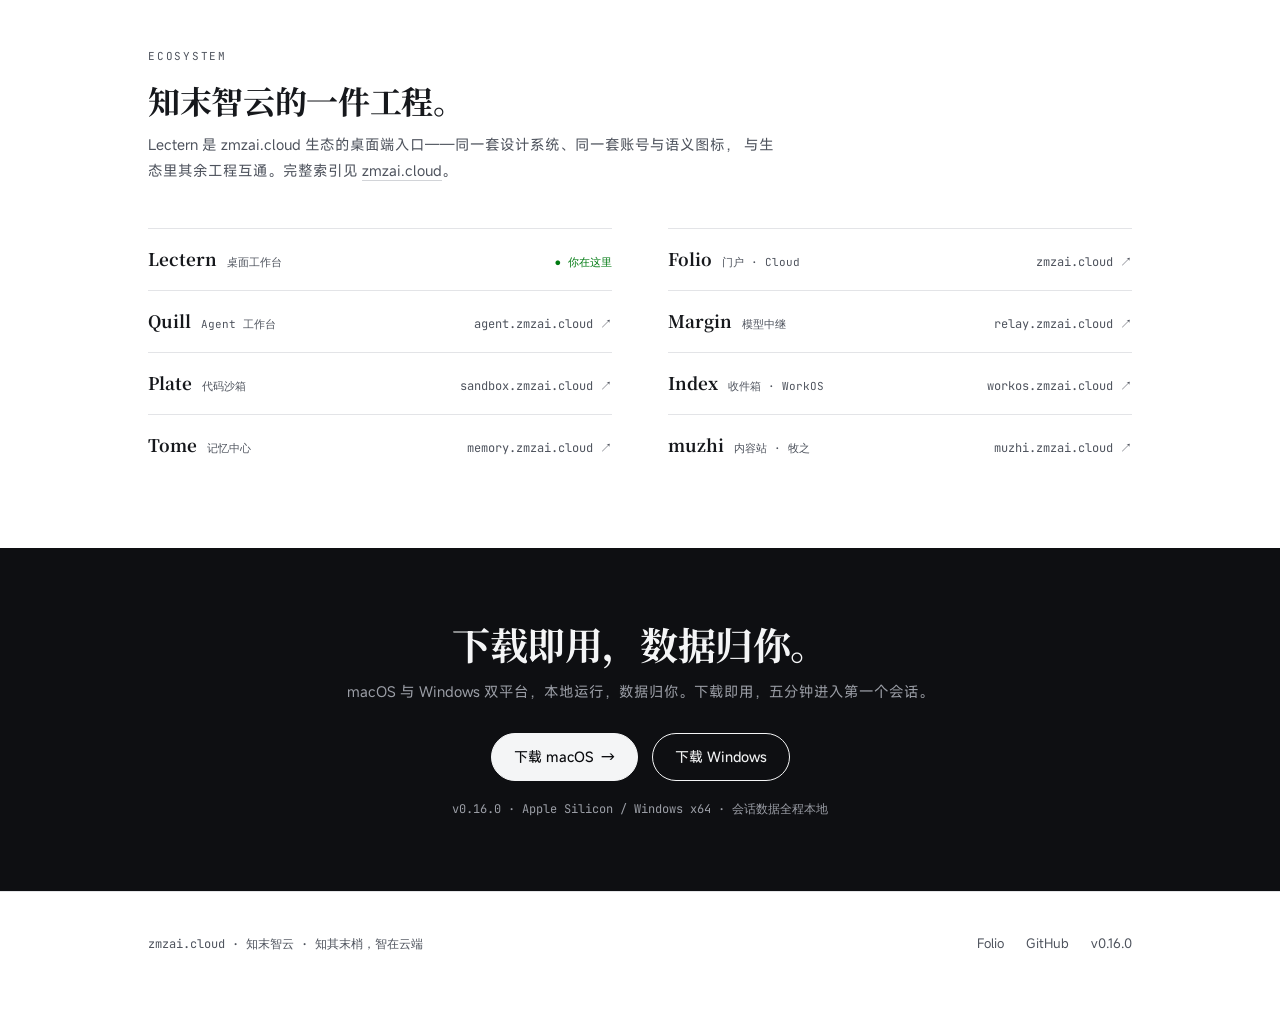
==== commit 51e060a7: "site: Foundation 压缩为四卡，Workflow 改为三步上手" ====
--- a/index.html
+++ b/index.html
@@ -24,7 +24,7 @@
 <link rel="apple-touch-icon" href="/apple-touch-icon.png">
 <link rel="preload" as="font" type="font/woff2" crossorigin href="/fonts/misans-regular.woff2">
 <link rel="preload" as="font" type="font/woff2" crossorigin href="/fonts/noto-serif-sc-700.woff2">
-<link rel="stylesheet" href="/theme.css?v=20261023b">
+<link rel="stylesheet" href="/theme.css?v=20261023c">
 <script>document.documentElement.classList.add('js');</script>
 <script type="application/ld+json">
 {
@@ -131,51 +131,37 @@
 
   <div class="wrap">
     <div class="sec-eyebrow reveal">Foundation</div>
-    <h2 class="reveal" data-delay="1">新武器脚下的底座。</h2>
-    <p class="sec-desc reveal" data-delay="2">生产链之下，是长期打磨的工作台基本面：执行过程全程可见、断线可续、会话可回卷、每次写盘与命令都有审计。每一项到底怎么用，见 <a href="features.html" style="border-bottom:1px solid var(--color-line-strong)">功能说明</a>。</p>
-    <div class="features reveal" data-delay="2">
-      <div class="feature-row">
-        <div class="feature-no">01</div>
-        <div class="feature-name">会话回卷<small>rewind · truncate-from</small></div>
-        <div class="feature-text">会话底部的时间轴可拖回任意一轮之前，消息树在该点截断、agent 从那里重新出发。截断走事件溯源并下发 rewound 事件，被切掉的消息不会在重连重放时复活。</div>
-      </div>
-      <div class="feature-row">
-        <div class="feature-no">02</div>
-        <div class="feature-name">断点续传<small>sse resume · reconnect</small></div>
-        <div class="feature-text">事件流带序号，断线后从断点重放，配指数退避重连。弱网、休眠唤醒、代理切换都不再整页刷新重来。</div>
-      </div>
-      <div class="feature-row">
-        <div class="feature-no">03</div>
-        <div class="feature-name">增量投影<small>o(1) per event</small></div>
-        <div class="feature-text">事件流增量折叠成消息树，替代旧的全量重投影。几千条消息的会话照样流畅滚动，触顶自动分页加载历史。</div>
-      </div>
-      <div class="feature-row">
-        <div class="feature-no">04</div>
-        <div class="feature-name">Diff 审阅<small>shiki highlight</small></div>
-        <div class="feature-text">右侧看板实时呈现本轮触碰的文件与变更，Shiki 按语言按需加载高亮，明暗主题跟随系统。</div>
-      </div>
-      <div class="feature-row">
-        <div class="feature-no">05</div>
-        <div class="feature-name">命令与搜索<small>cmd-K · cmd-P · cmd-Shift-F</small></div>
-        <div class="feature-text">三模式命令面板：执行命令、跳转会话、全文搜索历史。键盘优先，和引擎对话不离开键盘。</div>
-      </div>
-      <div class="feature-row">
-        <div class="feature-no">06</div>
-        <div class="feature-name">权限审计<small>audit.db</small></div>
-        <div class="feature-text">每一次文件写入与命令执行都落独立审计库，manual / auto / fine-grained 三种来源分开记账，失败不阻塞主流程。</div>
-      </div>
-      <div class="feature-row">
-        <div class="feature-no">07</div>
-        <div class="feature-name">托盘常驻<small>menubar · darwin</small></div>
-        <div class="feature-text">菜单栏显示运行状态——运行中、等待授权一目了然；任务完成发系统通知，人不在屏幕前也不错过。</div>
-      </div>
-    </div>
-    <div class="feature-proof reveal" data-delay="2" aria-label="Lectern 变更审阅示意图">
-      <div class="proof-head"><span>●</span><b>review changes · lib/client.ts</b><span>14 tests passed</span></div>
-      <div class="proof-grid">
-        <div class="proof-code"><span>27&nbsp;&nbsp; function retryDelay(attempt: number) {</span><span class="removed">28&nbsp;&nbsp;&nbsp;&nbsp;return 1000;</span><span class="added">28&nbsp;&nbsp;&nbsp;&nbsp;return Math.min(1000 * 2 ** attempt, 15000);</span><span>29&nbsp;&nbsp; }</span><span>30</span><span class="added">31&nbsp;&nbsp; if (attempt &gt;= 3) setStatus(&quot;offline&quot;);</span></div>
-        <aside class="proof-aside"><b>本轮触碰的文件</b><div class="file"><span>lib/client.ts</span><span>+8 −1</span></div><div class="file"><span>lib/retry.ts</span><span>+12</span></div><div class="file"><span>tests/client.test.ts</span><span>+4</span></div></aside>
-      </div>
+    <h2 class="reveal" data-delay="1">看得见，<span class="nb">续得上</span>，退得回。</h2>
+    <p class="sec-desc reveal" data-delay="2">生产链之下，是长期打磨的基本面：执行过程全程可见、断线可续、会话可回卷、每次写盘与命令都有审计。每一项到底怎么用，见 <a href="features.html" style="border-bottom:1px solid var(--color-line-strong)">功能说明</a>。</p>
+    <div class="foundation-grid reveal" data-delay="2">
+      <a class="foundation-card" href="features.html#f-rewind">
+        <span class="foundation-no">01</span>
+        <h3>会话回卷</h3>
+        <span class="foundation-tag">rewind · truncate-from</span>
+        <p>拖时间轴回到任意一轮之前，从那里重新出发，被切掉的消息不会复活。</p>
+        <span class="foundation-more">了解更多 <span class="arrow">→</span></span>
+      </a>
+      <a class="foundation-card" href="features.html#f-resume">
+        <span class="foundation-no">02</span>
+        <h3>断点续传</h3>
+        <span class="foundation-tag">sse resume · reconnect</span>
+        <p>断线、休眠、切代理都不重来——事件从断点重放，画面接着刚才走。</p>
+        <span class="foundation-more">了解更多 <span class="arrow">→</span></span>
+      </a>
+      <a class="foundation-card" href="features.html#f-diff">
+        <span class="foundation-no">03</span>
+        <h3>Diff 审阅</h3>
+        <span class="foundation-tag">shiki highlight</span>
+        <p>右侧看板实时列出本轮触碰的文件与逐行变更，明暗主题跟随系统。</p>
+        <span class="foundation-more">了解更多 <span class="arrow">→</span></span>
+      </a>
+      <a class="foundation-card" href="features.html#f-audit">
+        <span class="foundation-no">04</span>
+        <h3>权限审计</h3>
+        <span class="foundation-tag">audit.db</span>
+        <p>每次写盘与命令执行单独记账，三种授权来源分开，事后可查可核。</p>
+        <span class="foundation-more">了解更多 <span class="arrow">→</span></span>
+      </a>
     </div>
   </div>
 </section>
@@ -183,25 +169,35 @@
   <div class="wrap">
     <div class="sec-eyebrow reveal">Workflow</div>
     <h2 class="reveal" data-delay="1">三步，一个本地循环。</h2>
-    <p class="sec-desc reveal" data-delay="2">没有云端排队，没有浏览器标签页——任务从下达到落地，全程跑在你自己的机器上。</p>
+    <p class="sec-desc reveal" data-delay="2">从装好到提交，没有云端排队，也没有浏览器标签页——三步都在你自己的机器上。</p>
     <div class="flow-grid reveal" data-delay="2">
       <div class="flow-step">
+        <div class="flow-vignette" aria-hidden="true">
+          <div class="install-box">
+            <div class="install-file"><b>Lectern-0.16.0-arm64.dmg</b><span>112 MB</span></div>
+            <span class="install-bar"><i></i></span>
+            <span class="install-done">下载完成 · 拖入 Applications</span>
+          </div>
+        </div>
+        <div class="flow-no">01</div>
+        <div class="flow-name">装好<small class="flow-tag">download · install</small></div>
+        <p>挑一个平台下载，拖进 Applications 就能用。不需要装运行时，也不需要连服务器。</p>
+        <div class="flow-actions">
+          <a class="btn btn-solid flow-cta" href="https://zmzai.oss-cn-beijing.aliyuncs.com/releases/harness/v0.16.0/Lectern-0.16.0-arm64.dmg">下载 macOS</a>
+          <a class="flow-alt" href="https://zmzai.oss-cn-beijing.aliyuncs.com/releases/harness/v0.16.0/Lectern-Setup-0.16.0.exe">Windows .exe</a>
+        </div>
+      </div>
+      <div class="flow-step">
         <div class="flow-vignette" aria-hidden="true"><div class="prompt-box"><span>你</span><br>重构客户端的重连逻辑，跑通测试后提交。</div><span class="prompt-send">发送　↵</span></div>
-        <div class="flow-no">01</div>
-        <div class="flow-name">下达任务<small class="flow-tag">prompt · natural language</small></div>
-        <p>用一句话交代要做什么，就像跟同事说话。要改哪个文件、跑什么命令、按什么标准收尾，一次说清。</p>
-      </div>
-      <div class="flow-step">
-        <div class="flow-vignette" aria-hidden="true"><span style="color:var(--color-ink-3)">bash · pnpm test client</span><div class="permission-dialog"><b>允许执行此命令？</b><p>需要在本机工作区运行测试。</p><div class="permission-actions"><span>拒绝</span><span>允许一次</span><span>总是允许</span></div></div></div>
         <div class="flow-no">02</div>
-        <div class="flow-name">授权执行<small class="flow-tag">read · edit · bash · authorize</small></div>
-        <p>Agent 读文件、改代码、跑命令、看结果，迭代推进。需要权限的动作会停下来问你，而不是擅自执行。</p>
+        <div class="flow-name">交代任务<small class="flow-tag">prompt · natural language</small></div>
+        <p>打开一个项目目录，用一句话说清目标与验收标准。要改哪个文件、跑什么命令、按什么标准收尾，一次说清。</p>
       </div>
       <div class="flow-step">
         <div class="flow-vignette" aria-hidden="true"><div class="diff-vignette"><span class="minus">− return 1000;</span><br><span class="plus">+ return Math.min(1000 * 2 ** attempt, 15000);</span><br><br><em>✓ 14 tests passed</em></div></div>
         <div class="flow-no">03</div>
-        <div class="flow-name">审阅落地<small class="flow-tag">diff · commit</small></div>
-        <p>每一处改动都呈现在右侧看板，带语法高亮。确认后由你决定提交——机器不替你拍板。</p>
+        <div class="flow-name">审阅落地<small class="flow-tag">diff · review · commit</small></div>
+        <p>看 diff、跑测试、决定是否提交；不满意就回卷到任意一轮之前重来。机器不替你拍板。</p>
       </div>
     </div>
   </div>
@@ -309,7 +305,7 @@
   </div>
 </footer>
 
-<script src="/theme.js?v=20261023b"></script>
+<script src="/theme.js?v=20261023c"></script>
 <script>
 /* hero 活工作台：单一时间轴 T∈[0,100] 驱动回放 + rewind 拖动(与 lectern rewind 能力同构) */
 (function () {
--- a/theme.css
+++ b/theme.css
@@ -91,7 +91,7 @@
 
 /* 数字对齐：时间轴读数 / 版本号 / 进度计数一律等宽数字 */
 .tclock, .session-meta, .ptl-num, .ptl-text, .rm-flag-num,
-.dl-os small, .hero-meta, .cta-meta, .proof-head span:last-child {
+.dl-os small, .hero-meta, .cta-meta {
   font-variant-numeric: tabular-nums;
 }
 
@@ -196,23 +196,22 @@
 h2 { font-family: var(--font-serif); font-weight: 700; font-size: var(--fs-h2); letter-spacing: -0.01em; line-height: 1.25; }
 /* 大标题两行断行按语义平衡，不支持的浏览器静默降级为普通断行 */
 h1, h2 { text-wrap: balance; }
+.nb { white-space: nowrap; }
 .sec-desc { margin-top: 12px; max-width: 640px; color: var(--color-ink-2); font-size: 14.5px; line-height: 1.8; }
 
-/* ── 特性：编号清单（戒律 6：不做成排图标卡） ── */
-.features { margin-top: 44px; }
-.feature-row {
-  display: grid; grid-template-columns: 72px 260px 1fr; gap: 24px;
-  padding: 22px 0; border-top: 1px solid var(--color-line);
-}
-.feature-row:first-child { border-top: none; }
-.feature-no { font-family: var(--font-mono); font-size: 13px; color: var(--color-ink-2); padding-top: 3px; }
-.feature-name { font-weight: 600; font-size: 15px; line-height: 1.5; }
-.feature-name small { display: block; font-family: var(--font-mono); font-weight: 400; font-size: 11px; color: var(--color-ink-2); margin-top: 3px; }
-.feature-text { color: var(--color-ink-2); font-size: 14px; line-height: 1.8; }
-@media (max-width: 760px) {
-  .feature-row { grid-template-columns: 48px 1fr; }
-  .feature-text { grid-column: 2; }
-}
+/* ── 特性底座：4 卡（会话回卷 / 断点续传 / Diff / 审计），详情留在 features 页 ── */
+.foundation-grid { margin-top: 44px; display: grid; grid-template-columns: repeat(4, minmax(0, 1fr)); gap: 28px 30px; }
+.foundation-card { display: flex; flex-direction: column; padding-top: 20px; border-top: 1px solid var(--color-line-strong); color: inherit; }
+.foundation-no { font-family: var(--font-mono); font-size: 12px; letter-spacing: .08em; color: var(--color-ink-3); }
+.foundation-card h3 { margin-top: 10px; font-family: var(--font-serif); font-size: 21px; font-weight: 700; line-height: 1.35; letter-spacing: -0.01em; transition: color var(--dur-base) var(--ease-out); }
+.foundation-tag { margin-top: 4px; font-family: var(--font-mono); font-size: 10.5px; color: var(--color-ink-3); }
+.foundation-card p { margin-top: 12px; color: var(--color-ink-2); font-size: 13.5px; line-height: 1.8; }
+.foundation-more { margin-top: auto; padding-top: 16px; display: inline-flex; align-items: center; gap: 6px; font-family: var(--font-mono); font-size: 11.5px; color: var(--color-ink-2); }
+.foundation-more .arrow { transition: transform var(--dur-base) var(--ease-out); }
+@media (hover: hover) { .foundation-card:hover h3 { color: var(--color-spot); } .foundation-card:hover .foundation-more { color: var(--color-ink); } .foundation-card:hover .foundation-more .arrow { transform: translateX(3px); } }
+.foundation-card:focus-visible { outline: 2px solid var(--color-spot); outline-offset: 4px; }
+@media (max-width: 1000px) { .foundation-grid { grid-template-columns: repeat(2, minmax(0, 1fr)); } }
+@media (max-width: 640px) { .foundation-grid { grid-template-columns: 1fr; } }
 
 @media (max-width: 900px) { .hero-grid { grid-template-columns: 1fr; gap: 44px; } }
 
@@ -277,6 +276,10 @@
 .flow-name { margin-top: 10px; font-family: var(--font-serif); font-size: 19px; font-weight: 700; letter-spacing: -0.01em; }
 .flow-tag { display: block; margin-top: 4px; font-family: var(--font-mono); font-size: 11px; color: var(--color-ink-2); }
 .flow-step p { margin-top: 12px; font-size: 14px; line-height: 1.8; color: var(--color-ink-2); }
+.flow-actions { margin-top: 16px; display: flex; flex-wrap: wrap; align-items: center; gap: 10px 14px; }
+.flow-cta { padding: 9px 18px; font-size: 13.5px; }
+.flow-alt { font-family: var(--font-mono); font-size: 11.5px; color: var(--color-ink-2); border-bottom: 1px solid var(--color-line-strong); padding-bottom: 1px; transition: color var(--dur-base) var(--ease-out), border-color var(--dur-base) var(--ease-out); }
+@media (hover: hover) { .flow-alt:hover { color: var(--color-ink); border-color: var(--color-ink); } }
 
 /* ── Local-first 三格（border 卡 + hover 提位） ── */
 .local-grid { margin-top: 44px; display: grid; grid-template-columns: repeat(3, 1fr); gap: 16px; }
@@ -445,14 +448,13 @@
 }
 
 /* ── 工作流：产品局部画面承接三步 ── */
-.flow-grid { gap: 20px; }.flow-step { padding-top: 0; border-top: 0; }.flow-vignette { position: relative; height: 170px; margin-bottom: 20px; padding: 15px; overflow: hidden; border: 1px solid var(--color-line-strong); border-radius: 8px; background: var(--color-surface-2); color: var(--color-ink-2); font: 10px var(--font-mono); }.flow-vignette::before { content: "LECTERN"; display: block; margin-bottom: 13px; color: var(--color-ink-3); font-size: 9px; letter-spacing: .11em; }.prompt-box { padding: 10px; border: 1px solid var(--color-line-strong); border-radius: 4px; background: var(--color-bg); color: var(--color-ink-2); line-height: 1.65; }.prompt-box span { color: var(--color-ink-3); }.prompt-send { position: absolute; right: 16px; bottom: 16px; padding: 5px 8px; border-radius: 3px; background: var(--color-accent); color: var(--color-accent-ink); font-size: 9px; }.permission-dialog { position: absolute; right: 12px; left: 35px; bottom: 14px; padding: 13px; border: 1px solid var(--color-line-strong); border-radius: 6px; background: var(--color-bg); box-shadow: var(--shadow-lg); }.permission-dialog b { color: var(--color-ink); }.permission-dialog p { margin: 5px 0 9px; color: var(--color-ink-3); font-size: 9px; }.permission-actions { display: flex; gap: 6px; }.permission-actions span { padding: 4px 7px; border: 1px solid var(--color-line-strong); border-radius: 3px; }.permission-actions span:last-child { background: var(--color-accent); border-color: var(--color-accent); color: var(--color-accent-ink); }.diff-vignette { margin: 0 -15px -15px; padding: 14px 15px; background: var(--color-dark-bg); color: oklch(.74 .01 265); line-height: 1.7; }.diff-vignette .plus { color: oklch(.72 .13 145); }.diff-vignette .minus { color: var(--color-spot); }.diff-vignette em { color: oklch(.95 .004 265); font-style: normal; }.flow-name { margin-top: 0; }.flow-step p { max-width: 280px; }
-
-/* ── 特性与本地优先：视觉证据而非重复卡片 ── */
-.feature-proof { margin-top: 42px; overflow: hidden; border: 1px solid var(--color-dark-line); border-radius: 9px; background: var(--color-dark-bg); box-shadow: var(--shadow-lg); }.proof-head { display: flex; align-items: center; gap: 9px; padding: 12px 16px; border-bottom: 1px solid var(--color-dark-line); color: oklch(.70 .01 265); font: 10px var(--font-mono); }.proof-head b { color: oklch(.93 .004 265); font-weight: 500; }.proof-head span:last-child { margin-left: auto; color: oklch(.72 .13 145); }.proof-grid { display: grid; grid-template-columns: 1fr 1fr; }.proof-code { padding: 18px 20px; color: oklch(.72 .01 265); font: 11px/1.85 var(--font-mono); }.proof-code .added { display: block; margin: 1px -8px; padding: 0 8px; color: oklch(.82 .15 145); background: oklch(.45 .10 145 / .18); }.proof-code .removed { display: block; margin: 1px -8px; padding: 0 8px; color: oklch(.78 .17 27); background: oklch(.48 .17 27 / .15); }.proof-aside { padding: 18px; border-left: 1px solid var(--color-dark-line); color: oklch(.69 .01 265); font: 10px/1.9 var(--font-mono); }.proof-aside b { display: block; margin-bottom: 8px; color: oklch(.90 .004 265); font-size: 11px; }.proof-aside .file { display: flex; justify-content: space-between; padding: 5px 0; border-top: 1px solid oklch(1 0 0 / .09); }.proof-aside .file span:last-child { color: oklch(.72 .13 145); }
+.flow-grid { gap: 20px; }.flow-step { padding-top: 0; border-top: 0; }.flow-vignette { position: relative; height: 170px; margin-bottom: 20px; padding: 15px; overflow: hidden; border: 1px solid var(--color-line-strong); border-radius: 8px; background: var(--color-surface-2); color: var(--color-ink-2); font: 10px var(--font-mono); }.flow-vignette::before { content: "LECTERN"; display: block; margin-bottom: 13px; color: var(--color-ink-3); font-size: 9px; letter-spacing: .11em; }.prompt-box { padding: 10px; border: 1px solid var(--color-line-strong); border-radius: 4px; background: var(--color-bg); color: var(--color-ink-2); line-height: 1.65; }.prompt-box span { color: var(--color-ink-3); }.prompt-send { position: absolute; right: 16px; bottom: 16px; padding: 5px 8px; border-radius: 3px; background: var(--color-accent); color: var(--color-accent-ink); font-size: 9px; }.install-box { padding: 10px; border: 1px solid var(--color-line-strong); border-radius: 4px; background: var(--color-bg); line-height: 1.65; }.install-file { display: flex; justify-content: space-between; gap: 8px; }.install-file b { color: var(--color-ink); font-weight: 500; }.install-file span { color: var(--color-ink-3); }.install-bar { display: block; height: 3px; margin-top: 10px; overflow: hidden; border-radius: 99px; background: var(--color-line); }.install-bar i { display: block; width: 100%; height: 100%; background: var(--color-accent); }.install-done { display: block; margin-top: 9px; color: var(--color-ink-3); font-size: 9px; }.diff-vignette { margin: 0 -15px -15px; padding: 14px 15px; background: var(--color-dark-bg); color: oklch(.74 .01 265); line-height: 1.7; }.diff-vignette .plus { color: oklch(.72 .13 145); }.diff-vignette .minus { color: var(--color-spot); }.diff-vignette em { color: oklch(.95 .004 265); font-style: normal; }.flow-name { margin-top: 0; }.flow-step p { max-width: 280px; }
+
+/* ── 本地优先 ── */
 .local-grid { gap: 0; border-top: 1px solid var(--color-line); border-bottom: 1px solid var(--color-line); }.local-card { position: relative; padding: 27px 24px 26px; border: 0; border-right: 1px solid var(--color-line); border-radius: 0; background: transparent; }.local-card:last-child { border-right: 0; }@media (hover: hover) {.local-card:hover { transform: none; box-shadow: none; border-color: var(--color-line); background: var(--color-surface-2); }}.local-card::after { content: ""; position: absolute; top: 28px; right: 23px; width: 7px; height: 7px; border-radius: 50%; background: var(--color-live); box-shadow: 0 0 0 4px oklch(.499 .17 145 / .12); }.local-card:nth-child(2)::after { background: var(--color-ink-3); box-shadow: none; }.local-card:nth-child(3)::after { animation: status-pulse 2.4s ease-out infinite; }@keyframes status-pulse { 50% { box-shadow: 0 0 0 8px oklch(.499 .17 145 / 0); } }
 
 @media (max-width: 900px) { .hero-stage { min-height: auto; padding: 76px 0 64px; }.hero-grid { grid-template-columns: 1fr; gap: 40px; }.workbench-scene { min-height: 365px; }.wb { margin: 0 auto; } }
-@media (max-width: 760px) { .hero-stage { padding-top: 54px; }.hero-stage h1 { font-size: 40px; }.hero-stage .hero-desc { font-size: 15px; }.workbench-scene { min-height: 284px; }.wb { min-height: 280px; }.wb-body { min-height: 238px; grid-template-columns: 84px 1fr; }.wb-side { padding: 10px 0; font-size: 8px; }.side-brand { font-size: 9px; }.wb-changes { display: none; }.wb-main { padding: 13px; }.msg { margin-top: 10px; }.scene-orbit { width: 260px; height: 260px; }.flow-grid { grid-template-columns: 1fr; }.flow-vignette { height: 155px; }.feature-proof .proof-grid { grid-template-columns: 1fr; }.proof-aside { border-top: 1px solid var(--color-dark-line); border-left: 0; }.local-card { border-right: 0; border-bottom: 1px solid var(--color-line); }.local-card:last-child { border-bottom: 0; }.local-grid { grid-template-columns: 1fr; } }
+@media (max-width: 760px) { .hero-stage { padding-top: 54px; }.hero-stage h1 { font-size: 40px; }.hero-stage .hero-desc { font-size: 15px; }.workbench-scene { min-height: 284px; }.wb { min-height: 280px; }.wb-body { min-height: 238px; grid-template-columns: 84px 1fr; }.wb-side { padding: 10px 0; font-size: 8px; }.side-brand { font-size: 9px; }.wb-changes { display: none; }.wb-main { padding: 13px; }.msg { margin-top: 10px; }.scene-orbit { width: 260px; height: 260px; }.flow-grid { grid-template-columns: 1fr; }.flow-vignette { height: 155px; }.local-card { border-right: 0; border-bottom: 1px solid var(--color-line); }.local-card:last-child { border-bottom: 0; }.local-grid { grid-template-columns: 1fr; } }
 @media (prefers-reduced-motion: reduce) { .local-card:nth-child(3)::after { animation: none; } }
 
 /* ═══ 为什么是 Lectern：三形态对照（终端 CLI / IDE 面板 / Web 控制台） ═══
@@ -673,11 +675,6 @@
   color: var(--color-dark-ink);
   border-top: none;
 }
-/* feature-proof(深色代码演示块)在黑段里浮起一档, 避免与段底同色糊掉 */
-.band-dark .feature-proof {
-  background: oklch(0.205 0.007 265);
-  box-shadow: 0 0 0 1px oklch(1 0 0 / 0.055), 0 28px 56px -28px oklch(0 0 0 / 0.55);
-}
 /* 黑面上 mono chip 文字提亮 */
 .band-dark .dl-note code,
 .band-dark .dl-links code { color: var(--color-dark-ink); }
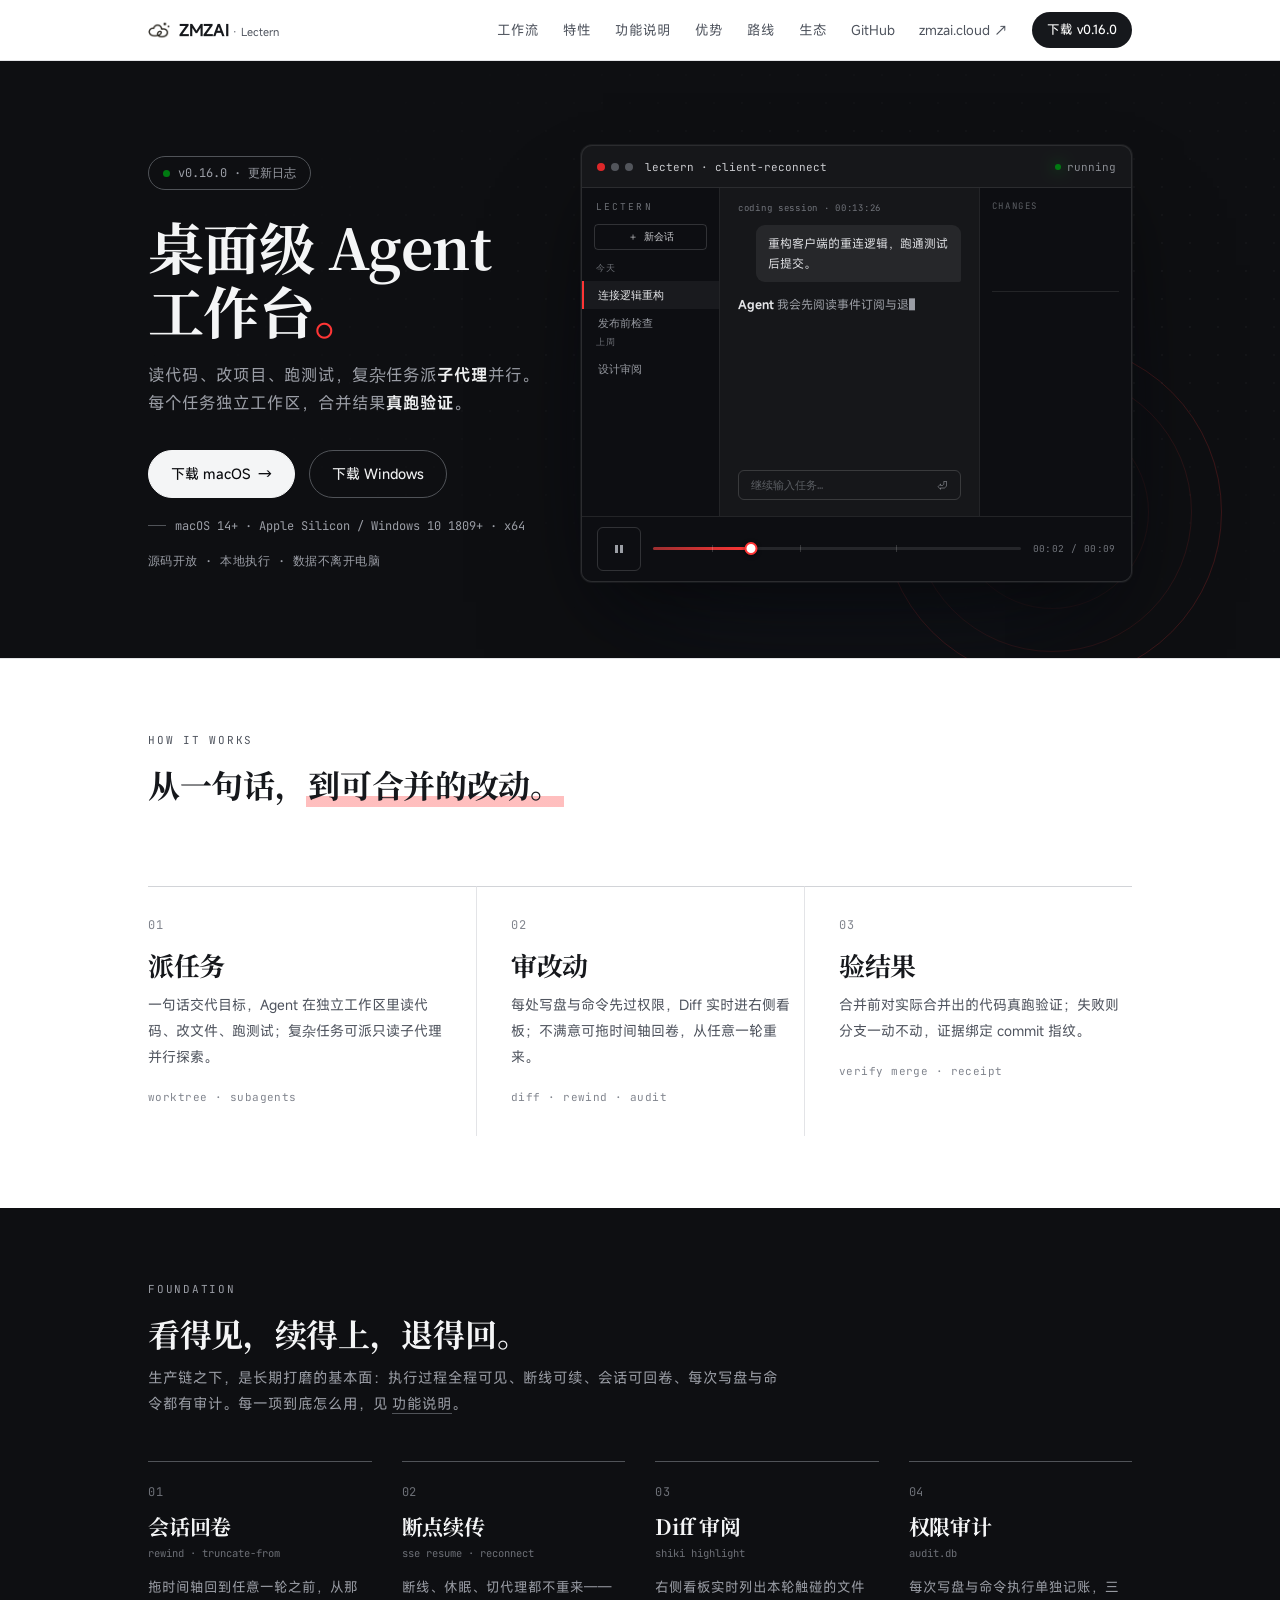
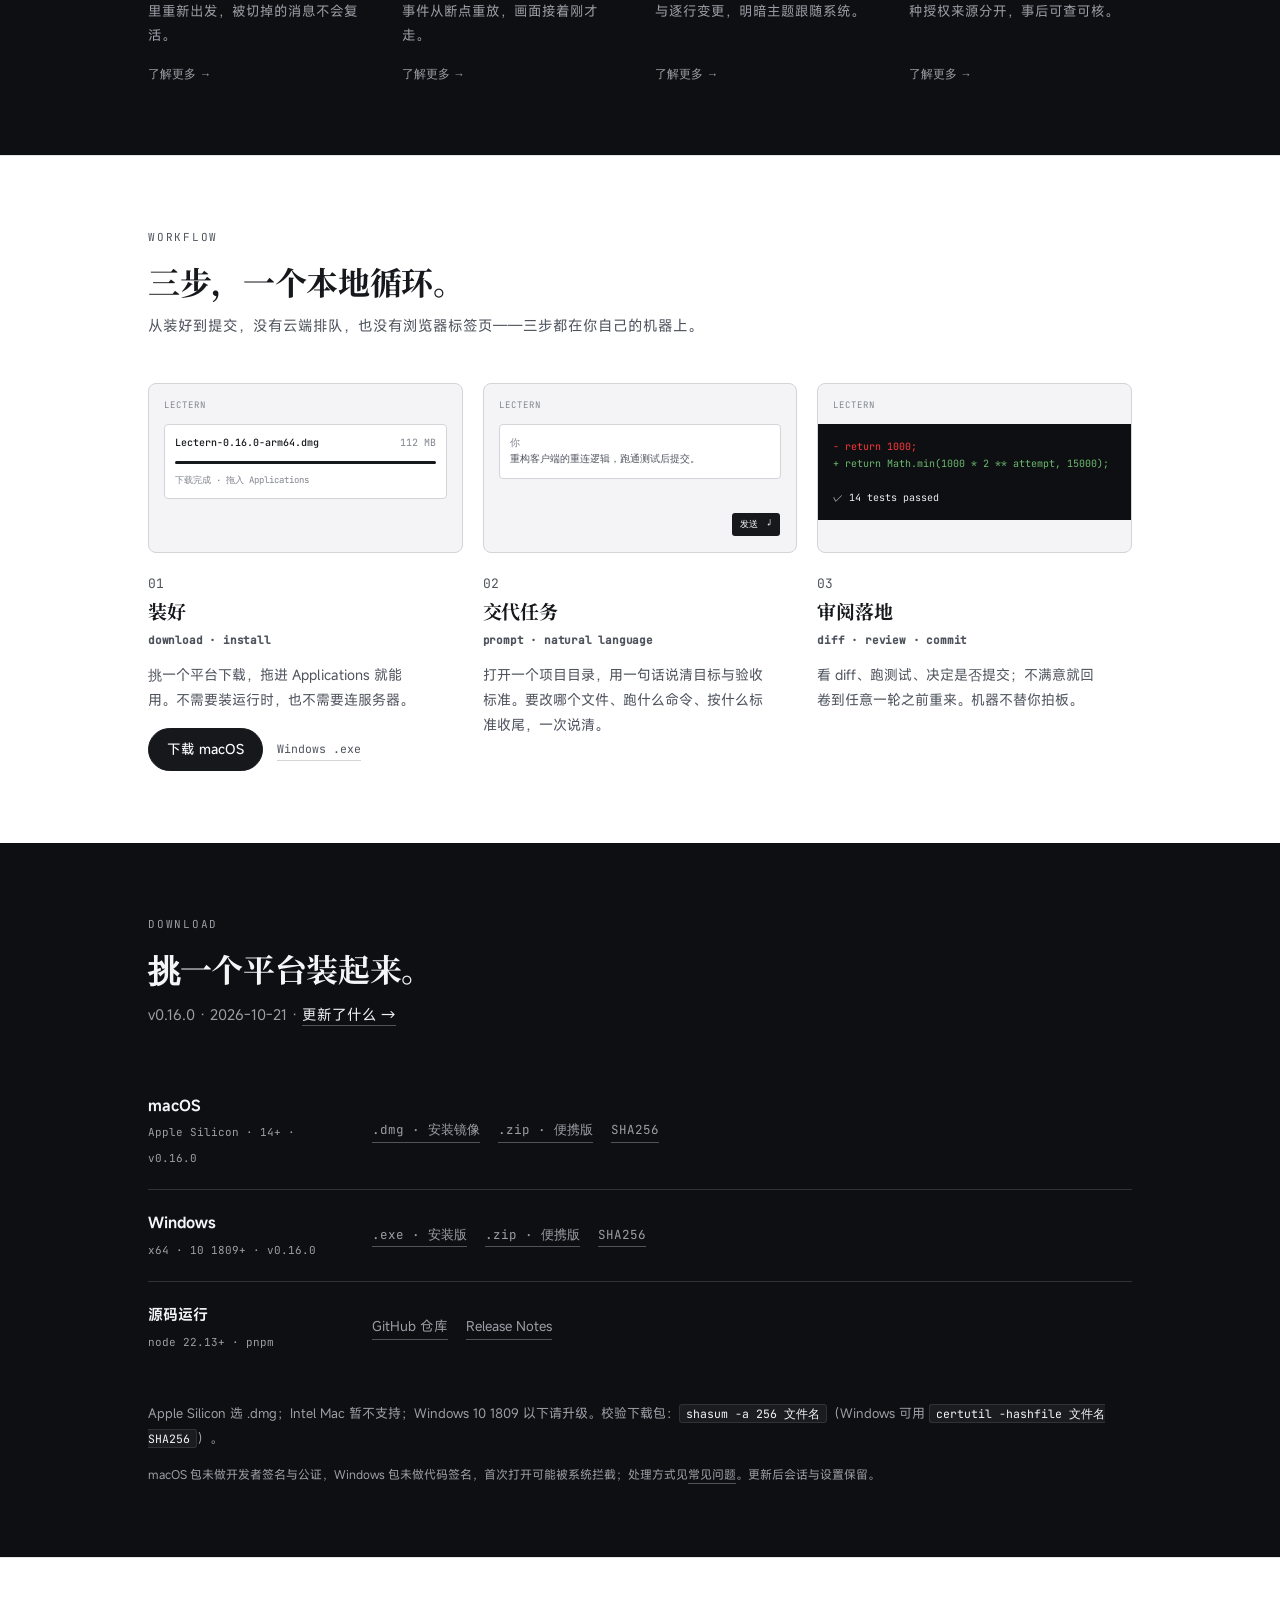
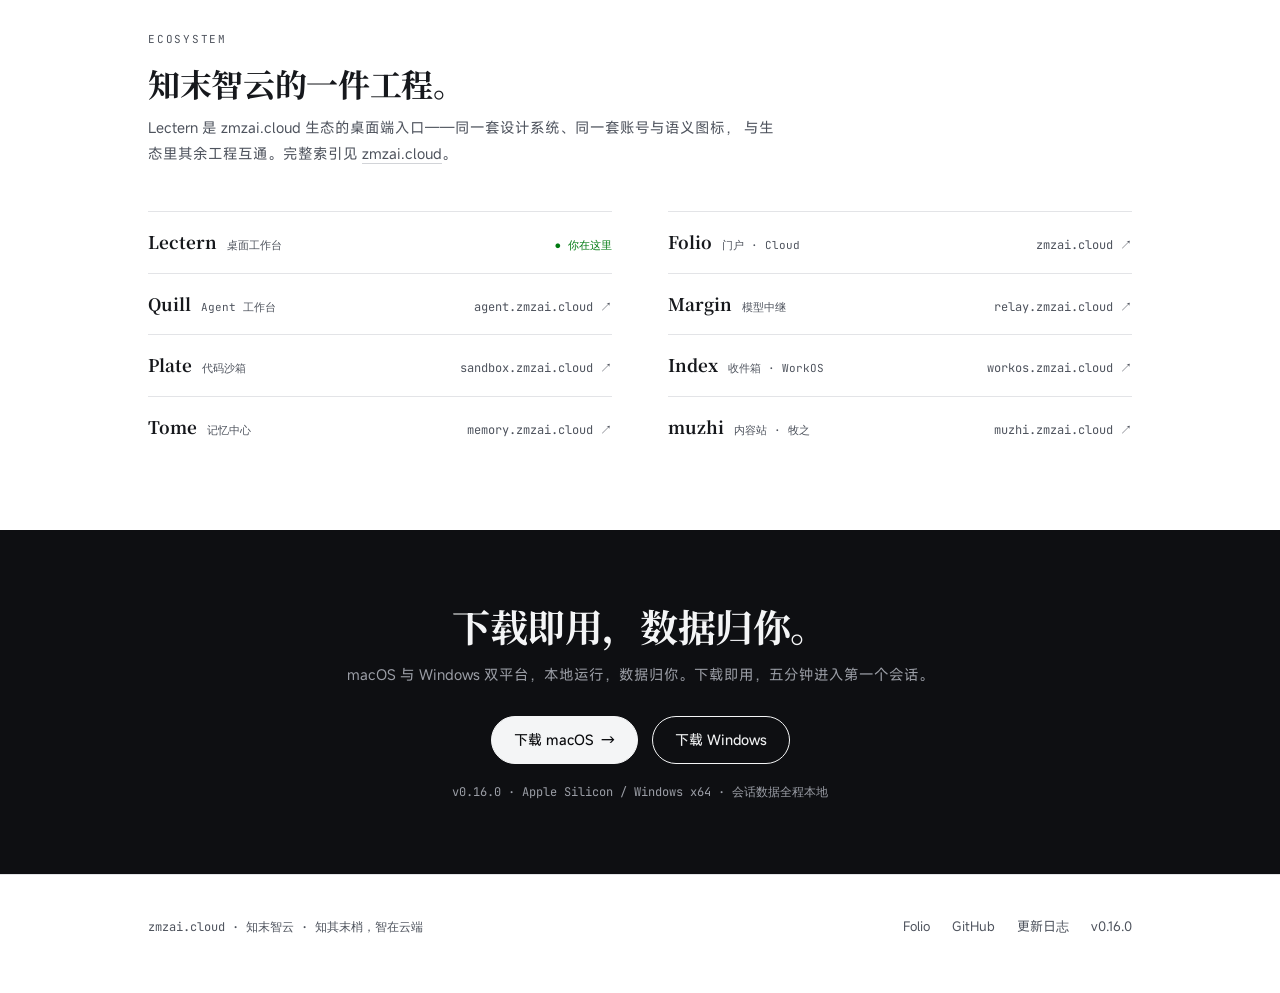
==== commit b783cc7d: "site: features 筛选与示意预览、why 对照表、Download 增强与更新日志页 - features 增加分组筛选 chips（无 JS 时隐藏且全量展示）、四个功能示意预览与生产链" ====
--- a/index.html
+++ b/index.html
@@ -24,7 +24,7 @@
 <link rel="apple-touch-icon" href="/apple-touch-icon.png">
 <link rel="preload" as="font" type="font/woff2" crossorigin href="/fonts/misans-regular.woff2">
 <link rel="preload" as="font" type="font/woff2" crossorigin href="/fonts/noto-serif-sc-700.woff2">
-<link rel="stylesheet" href="/theme.css?v=20261023c">
+<link rel="stylesheet" href="/theme.css?v=20261023d">
 <script>document.documentElement.classList.add('js');</script>
 <script type="application/ld+json">
 {
@@ -70,7 +70,7 @@
   <div class="hero-stage band-dark">
     <div class="wrap hero-grid">
       <div>
-        <div class="release-pill reveal in"><span class="pill-dot" aria-hidden="true"></span>v0.16.0 · 更新日志</div>
+        <a class="release-pill reveal in" href="changelog.html"><span class="pill-dot" aria-hidden="true"></span>v0.16.0 · 更新日志</a>
         <h1 class="reveal in" data-delay="1">桌面级 Agent<br>工作台<em>。</em></h1>
         <p class="hero-desc reveal in" data-delay="2">读代码、改项目、跑测试，复杂任务派<span class="nb"><b>子代理</b>并行</span>。每个任务<span class="nb">独立工作区</span>，合并结果<b>真跑验证</b>。</p>
         <div class="hero-actions reveal in" data-delay="3">
@@ -206,7 +206,7 @@
   <div class="wrap">
     <div class="sec-eyebrow reveal">Download</div>
     <h2 class="reveal" data-delay="1">挑一个平台装起来。</h2>
-    <p class="dl-release reveal" data-delay="1">v0.16.0 · 悬停更新图标即可查看版本、日期与本次改动；下载完成后在应用内选择「稍后」或「重启以更新」，任务运行中不会打断工作。</p>
+    <p class="dl-release reveal" data-delay="1">v0.16.0 · 2026-10-21 · <a href="changelog.html">更新了什么 →</a></p>
     <div class="dl-table reveal" data-delay="2">
       <div class="dl-row">
         <div class="dl-os"><b>macOS</b><small>Apple Silicon · 14+ · v0.16.0</small></div>
@@ -233,7 +233,10 @@
       </div>
     </div>
     <p class="dl-note reveal" data-delay="2">
-      macOS 包未做开发者签名与公证，Windows 包未做代码签名，系统可能显示安全提示或阻止运行。0.10 的三道关卡（隔离工作区 / 真浏览器验证 / 桌面控制）与 0.11 的生产链三线（子代理 / Host 可靠性 / 合并实检）完整设计文档与验收记录见仓库 docs/；589 项自动化测试与安装包 13 项全链 smoke 在发版前逐项复核。更新后会话与设置保留。
+      Apple Silicon 选 .dmg；Intel Mac 暂不支持；Windows 10 1809 以下请升级。校验下载包：<code>shasum -a 256 文件名</code>（Windows 可用 <code>certutil -hashfile 文件名 SHA256</code>）。
+    </p>
+    <p class="dl-fine reveal" data-delay="2">
+      macOS 包未做开发者签名与公证，Windows 包未做代码签名，首次打开可能被系统拦截；处理方式见<a href="roadmap.html#faq">常见问题</a>。更新后会话与设置保留。
     </p>
   </div>
 </section>
@@ -300,12 +303,13 @@
     <div class="foot-links">
       <a href="https://zmzai.cloud" target="_blank" rel="noopener">Folio</a>
       <a href="https://github.com/zmzai-cloud/zmzai-lectern" target="_blank" rel="noopener">GitHub</a>
+      <a href="changelog.html">更新日志</a>
       <a href="https://github.com/zmzai-cloud/zmzai-lectern/releases/tag/v0.16.0" target="_blank" rel="noopener">v0.16.0</a>
     </div>
   </div>
 </footer>
 
-<script src="/theme.js?v=20261023c"></script>
+<script src="/theme.js?v=20261023d"></script>
 <script>
 /* hero 活工作台：单一时间轴 T∈[0,100] 驱动回放 + rewind 拖动(与 lectern rewind 能力同构) */
 (function () {
--- a/theme.css
+++ b/theme.css
@@ -766,3 +766,206 @@
 }
 
 .pp:focus-visible, .track:focus-visible { outline: 2px solid var(--color-spot); outline-offset: 3px; }
+
+/* ═══ 功能页筛选 chips：JS 就绪才出现，无 JS 时全部内容照常可见 ═══ */
+.docs-filter { display: none; }
+html.filters-ready .docs-filter {
+  position: sticky; top: 60px; z-index: 30;
+  display: flex; flex-wrap: wrap; align-items: center; gap: 6px;
+  margin: 0 -6px; padding: 11px 6px 12px;
+  background: var(--color-bg);
+  border-bottom: 1px solid var(--color-line);
+}
+.chip {
+  appearance: none; -webkit-appearance: none;
+  display: inline-flex; align-items: center;
+  min-height: 34px; padding: 6px 14px;
+  border: 1px solid var(--color-line-strong); border-radius: 9999px;
+  background: var(--color-bg); color: var(--color-ink-2);
+  font-family: var(--font-mono); font-size: 12px; letter-spacing: 0.02em;
+  cursor: pointer;
+  transition: color var(--dur-base) var(--ease-out),
+              border-color var(--dur-base) var(--ease-out),
+              background var(--dur-base) var(--ease-out);
+}
+@media (hover: hover) { .chip:hover { color: var(--color-ink); border-color: var(--color-ink-2); } }
+.chip[aria-pressed="true"] { background: var(--color-accent); border-color: var(--color-accent); color: var(--color-accent-ink); }
+.chip:active { transform: scale(0.97); }
+.chip:focus-visible { outline-offset: 2px; }
+html.filters-ready .docs-filter + .docs-layout { margin-top: 30px; }
+html.filters-ready .docs-filter + .docs-layout .docs-side { top: 130px; }
+html.filters-ready.docs-page { scroll-padding-top: 132px; }
+.docs-item[hidden], .docs-side a[hidden], .docs-side-group[hidden] { display: none; }
+@media (max-width: 760px) {
+  html.filters-ready .docs-filter { flex-wrap: nowrap; overflow-x: auto; scrollbar-width: none; padding: 9px 6px 10px; }
+  html.filters-ready .docs-filter::-webkit-scrollbar { display: none; }
+  .chip { flex: none; min-height: 32px; padding: 5px 12px; font-size: 11.5px; }
+}
+
+/* ═══ 功能页 CSS 示意预览（统一 16:10 灰底，与真截图无涉） ═══ */
+.docs-preview {
+  display: flex; flex-direction: column;
+  aspect-ratio: 16 / 10; margin-top: 22px; overflow: hidden;
+  border: 1px solid var(--color-line); border-radius: var(--radius-lg);
+  background: var(--color-surface-2);
+}
+.dp-cap {
+  flex: none; display: flex; align-items: center; justify-content: space-between; gap: 12px;
+  padding: 9px 14px; border-bottom: 1px solid var(--color-line);
+  background: var(--color-bg);
+  font-family: var(--font-mono); font-size: 10.5px; letter-spacing: 0.06em;
+  color: var(--color-ink-2);
+}
+.dp-cap span:last-child { color: var(--color-ink-3); }
+.dp-body { flex: 1; min-height: 0; display: flex; flex-direction: column; padding: 16px 18px; }
+.dp-search {
+  flex: none; display: flex; align-items: center; gap: 8px;
+  padding: 6px 10px; border: 1px solid var(--color-line-strong); border-radius: var(--radius-sm);
+  background: var(--color-bg); font-family: var(--font-mono); font-size: 10.5px; color: var(--color-ink-3);
+}
+.dp-search::before { content: ""; flex: none; width: 7px; height: 7px; border: 1.5px solid var(--color-ink-3); border-radius: 50%; }
+.dp-group { margin: 14px 0 4px; font-family: var(--font-mono); font-size: 9.5px; letter-spacing: 0.14em; text-transform: uppercase; color: var(--color-ink-3); }
+.dp-sess-row {
+  display: flex; align-items: center; justify-content: space-between; gap: 10px;
+  padding: 7px 10px; border-radius: var(--radius-sm);
+  font-size: 12.5px; color: var(--color-ink-2);
+}
+.dp-sess-row + .dp-sess-row { margin-top: 3px; }
+.dp-sess-row.is-active { background: var(--color-bg); color: var(--color-ink); box-shadow: inset 2px 0 0 var(--color-accent); }
+.dp-sess-name { overflow: hidden; text-overflow: ellipsis; white-space: nowrap; }
+.dp-tag {
+  flex: none; font-family: var(--font-mono); font-size: 9.5px; line-height: 1.7;
+  padding: 0 7px; border: 1px solid var(--color-line-strong); border-radius: 9999px; color: var(--color-ink-2);
+}
+.dp-tag-wait { color: var(--color-spot-strong); border-color: var(--color-spot); }
+.dp-tag-run::before { content: ""; display: inline-block; width: 5px; height: 5px; margin-right: 4px; border-radius: 50%; background: var(--color-live); vertical-align: 1px; }
+.dp-sess-meta { flex: none; font-family: var(--font-mono); font-size: 10px; color: var(--color-ink-2); }
+
+.dp-code {
+  flex: 1; display: flex; flex-direction: column; justify-content: center;
+  padding: 12px 0; overflow: hidden;
+  border: 1px solid var(--color-line); border-radius: var(--radius-sm);
+  background: var(--color-bg);
+  font-family: var(--font-mono); font-size: 10.5px; line-height: 1.9;
+}
+.dp-ln { display: flex; gap: 12px; padding: 0 14px; white-space: pre; }
+.dp-gutter { flex: none; width: 18px; text-align: right; color: var(--color-ink-3); }
+.dp-add { color: var(--color-live); }
+.dp-del { color: var(--color-spot-strong); }
+.dp-ctx { color: var(--color-ink-2); }
+.dp-foot { flex: none; display: flex; align-items: center; justify-content: space-between; gap: 12px; padding-top: 10px; font-family: var(--font-mono); font-size: 10.5px; color: var(--color-ink-2); }
+.dp-ok::before { content: "✓"; margin-right: 5px; color: var(--color-live); font-weight: 600; }
+
+.dp-node { display: flex; align-items: center; gap: 9px; padding: 10px 12px; border-radius: var(--radius-sm); font-size: 12.5px; color: var(--color-ink-2); }
+.dp-node span { flex: 1; overflow: hidden; text-overflow: ellipsis; white-space: nowrap; }
+.dp-node.is-root { background: var(--color-bg); border: 1px solid var(--color-line); color: var(--color-ink); font-weight: 500; }
+.dp-dot { flex: none; width: 7px; height: 7px; border-radius: 50%; background: var(--color-line-strong); }
+.dp-dot.is-live { background: var(--color-live); }
+.dp-dot.is-done { background: var(--color-ink-3); }
+.dp-state { flex: none; font-family: var(--font-mono); font-size: 9.5px; font-style: normal; color: var(--color-ink-2); }
+.dp-branch { display: flex; flex-direction: column; gap: 4px; margin: 8px 0 0 14px; padding-left: 14px; border-left: 1px solid var(--color-line-strong); }
+.dp-result { margin-top: auto; padding-top: 12px; font-family: var(--font-mono); font-size: 10px; color: var(--color-ink-2); }
+
+.dp-browser { flex: 1; min-height: 0; display: flex; flex-direction: column; overflow: hidden; border: 1px solid var(--color-line-strong); border-radius: var(--radius); background: var(--color-bg); }
+.dp-url { display: flex; align-items: center; gap: 9px; padding: 7px 10px; border-bottom: 1px solid var(--color-line); background: var(--color-surface-2); font-family: var(--font-mono); font-size: 9.5px; color: var(--color-ink-2); }
+.dp-dots { display: inline-flex; gap: 3px; flex: none; }
+.dp-dots i { width: 5px; height: 5px; border-radius: 50%; background: var(--color-line-strong); }
+.dp-page { flex: 1; display: flex; flex-direction: column; justify-content: center; gap: 9px; padding: 16px 18px; }
+.dp-sk { height: 9px; border-radius: 2px; background: var(--color-line); }
+.dp-sk.is-strong { height: 14px; background: var(--color-line-strong); }
+.dp-checks { flex: none; display: flex; flex-wrap: wrap; gap: 4px 16px; padding-top: 12px; font-family: var(--font-mono); font-size: 10px; color: var(--color-ink-2); }
+@media (max-width: 760px) {
+  .dp-body { padding: 10px 12px; }
+  .dp-cap { padding: 7px 12px; font-size: 9.5px; }
+  .dp-group { margin-top: 10px; }
+  .dp-extra { display: none; }
+  .dp-code { font-size: 9.5px; line-height: 1.7; padding: 8px 0; }
+  .dp-ln { gap: 8px; padding: 0 10px; }
+  .dp-node { padding: 7px 9px; font-size: 11.5px; }
+  .dp-page { padding: 10px 12px; }
+}
+
+/* ═══ why 对照表：桌面平铺，移动横滚 + 首列吸边 ═══ */
+.compare-block { margin-top: 64px; padding-top: 44px; border-top: 1px solid var(--color-line); }
+.compare-intro h2 { font-size: 26px; }
+.compare-intro .sec-desc { margin-top: 10px; }
+.compare-scroll { margin-top: 24px; overflow-x: auto; border: 1px solid var(--color-line); border-radius: var(--radius-lg); background: var(--color-bg); }
+.compare-scroll:focus-visible { outline: 2px solid var(--color-accent); outline-offset: 3px; }
+.compare-table { width: 100%; min-width: 640px; border-collapse: collapse; font-size: 13.5px; line-height: 1.6; }
+.compare-table th, .compare-table td { padding: 15px 18px; text-align: left; vertical-align: top; }
+.compare-table thead th {
+  background: var(--color-surface-2); border-bottom: 1px solid var(--color-line-strong);
+  font-family: var(--font-mono); font-size: 10.5px; font-weight: 400; letter-spacing: 0.1em;
+  text-transform: uppercase; color: var(--color-ink-2); white-space: nowrap;
+}
+.compare-table thead th.is-le { color: var(--color-ink); font-weight: 500; }
+.compare-here {
+  display: inline-block; margin-left: 8px; padding: 1px 6px;
+  border: 1px solid var(--color-line-strong); border-radius: 9999px;
+  font-size: 9px; letter-spacing: 0.04em; color: var(--color-ink-2); vertical-align: 1px;
+}
+.compare-table tbody th { background: var(--color-bg); font-weight: 500; color: var(--color-ink); white-space: nowrap; }
+.compare-table tbody td { color: var(--color-ink-2); }
+.compare-table tbody td.is-le { background: var(--color-surface-2); color: var(--color-ink); font-weight: 500; }
+.compare-table tbody tr + tr th, .compare-table tbody tr + tr td { border-top: 1px solid var(--color-line); }
+.compare-note { margin-top: 12px; font-family: var(--font-mono); font-size: 11px; line-height: 1.8; color: var(--color-ink-2); }
+.compare-swipe { display: none; }
+@media (max-width: 760px) {
+  .compare-block { margin-top: 44px; padding-top: 32px; }
+  .compare-scroll { margin-left: -28px; margin-right: -28px; border-left: 0; border-right: 0; border-radius: 0; }
+  .compare-table { min-width: 600px; }
+  .compare-table th, .compare-table td { padding: 12px 14px; }
+  .compare-table thead th:first-child, .compare-table tbody th { position: sticky; left: 0; z-index: 2; background: var(--color-bg); box-shadow: 1px 0 0 var(--color-line); }
+  .compare-table thead th:first-child { background: var(--color-surface-2); }
+  .compare-swipe { display: inline; margin-left: 6px; color: var(--color-ink); }
+}
+
+/* ═══ 更新日志页 ═══ */
+.cl-shell { max-width: 780px; }
+.cl-now {
+  margin-top: 30px; padding: 20px 22px;
+  border: 1px solid var(--color-line); border-radius: var(--radius-lg);
+  background: var(--color-surface-2);
+}
+.cl-now-kicker { font-family: var(--font-mono); font-size: 10.5px; letter-spacing: 0.14em; text-transform: uppercase; color: var(--color-ink-2); }
+.cl-now-text { margin-top: 8px; font-size: 14px; line-height: 1.8; color: var(--color-ink); }
+.cl-entry {
+  display: grid; grid-template-columns: 148px minmax(0, 1fr); gap: 28px;
+  padding: 30px 0; border-top: 1px solid var(--color-line);
+}
+.cl-head { position: sticky; top: 84px; align-self: start; }
+.cl-ver { font-family: var(--font-serif); font-size: 22px; font-weight: 700; line-height: 1.2; }
+.cl-date { display: block; margin-top: 6px; font-family: var(--font-mono); font-size: 11px; color: var(--color-ink-2); }
+.cl-link {
+  display: inline-block; margin-top: 10px; padding-bottom: 1px;
+  border-bottom: 1px solid var(--color-line-strong);
+  font-family: var(--font-mono); font-size: 11px; color: var(--color-ink-2);
+}
+@media (hover: hover) { .cl-link:hover { color: var(--color-accent); border-color: var(--color-accent); } }
+.cl-badge {
+  display: inline-block; margin-top: 8px; padding: 1px 7px;
+  border: 1px solid var(--color-spot); border-radius: 9999px;
+  font-family: var(--font-mono); font-size: 9.5px; color: var(--color-spot-strong);
+}
+.cl-title { margin-bottom: 8px; font-size: 15px; font-weight: 600; color: var(--color-ink); }
+.cl-items { list-style: none; }
+.cl-items li { position: relative; padding-left: 16px; font-size: 13.5px; line-height: 1.8; color: var(--color-ink-2); }
+.cl-items li + li { margin-top: 6px; }
+.cl-items li::before { content: "—"; position: absolute; left: 0; color: var(--color-ink-3); }
+.cl-items b { color: var(--color-ink); font-weight: 600; }
+@media (max-width: 760px) {
+  .cl-entry { grid-template-columns: 1fr; gap: 12px; padding: 26px 0; }
+  .cl-head { position: static; display: flex; flex-wrap: wrap; align-items: baseline; gap: 4px 10px; }
+  .cl-date { margin-top: 0; }
+  .cl-badge { margin-top: 0; }
+  .cl-link { margin-top: 0; margin-left: auto; }
+}
+
+/* ── 下载区：版本行链接与签名说明 ── */
+.dl-release a { color: var(--color-ink); border-bottom: 1px solid var(--color-line-strong); padding-bottom: 1px; }
+@media (hover: hover) { .dl-release a:hover { color: var(--color-accent); border-color: var(--color-accent); } }
+.dl-fine { margin-top: 12px; max-width: 760px; font-size: 12px; line-height: 1.85; color: var(--color-ink-2); }
+.dl-fine a { border-bottom: 1px solid var(--color-line-strong); padding-bottom: 1px; }
+@media (hover: hover) { .dl-fine a:hover { color: var(--color-accent); border-color: var(--color-accent); } }
+a.release-pill { transition: color var(--dur-base) var(--ease-out), border-color var(--dur-base) var(--ease-out); }
+@media (hover: hover) { a.release-pill:hover { color: var(--color-ink); border-color: var(--color-ink-2); } }
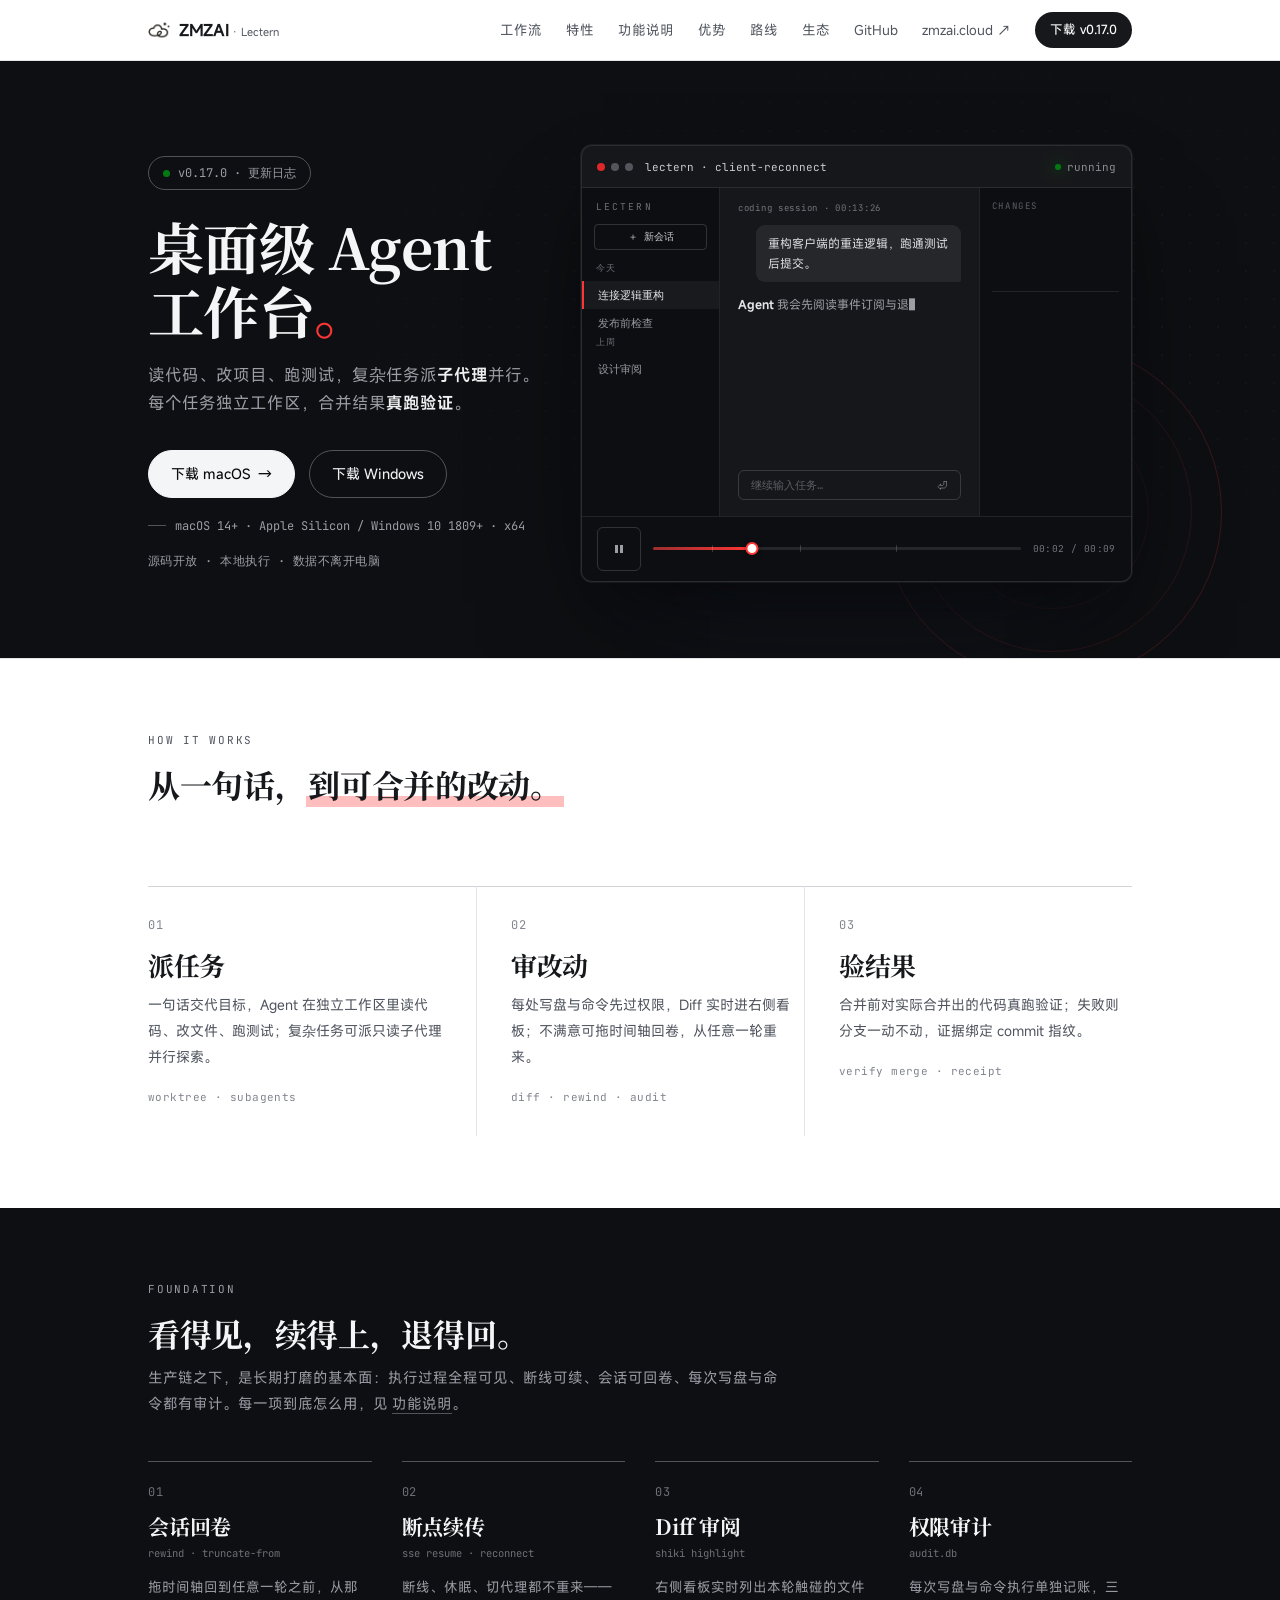
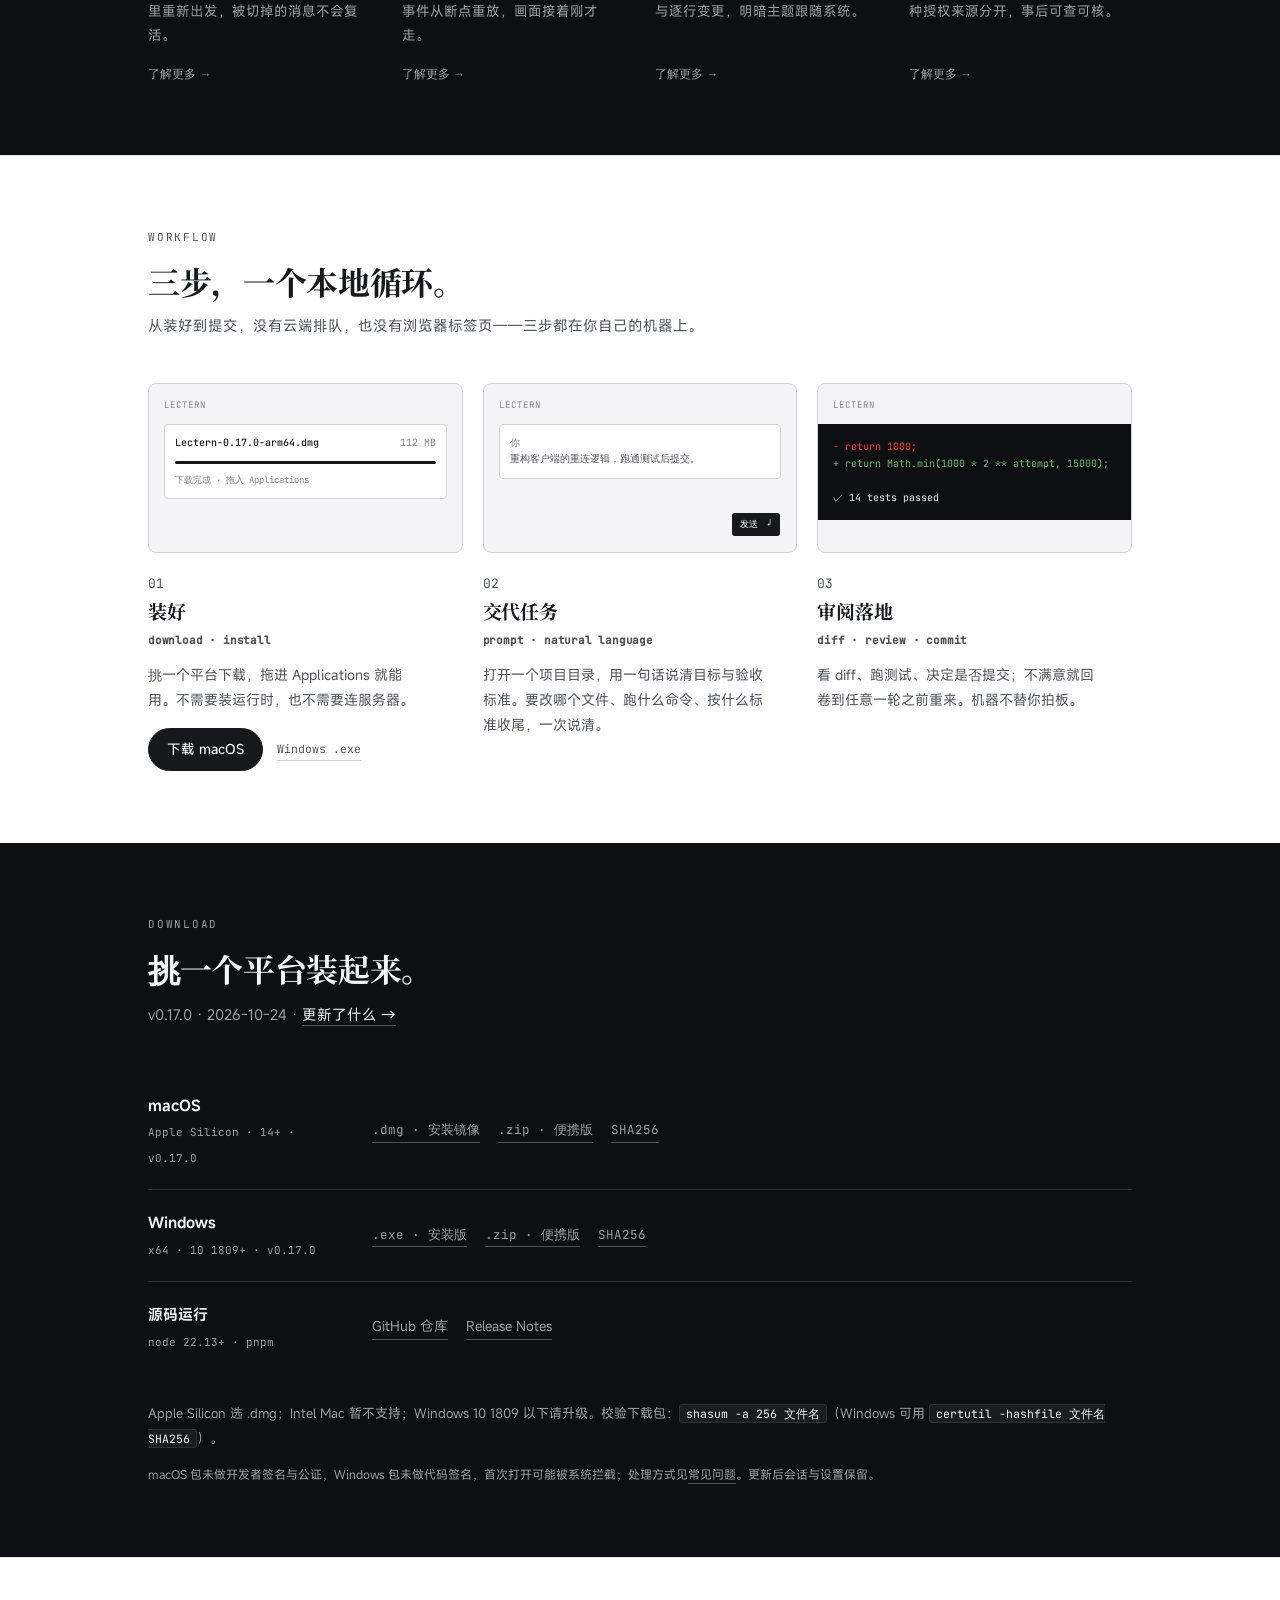
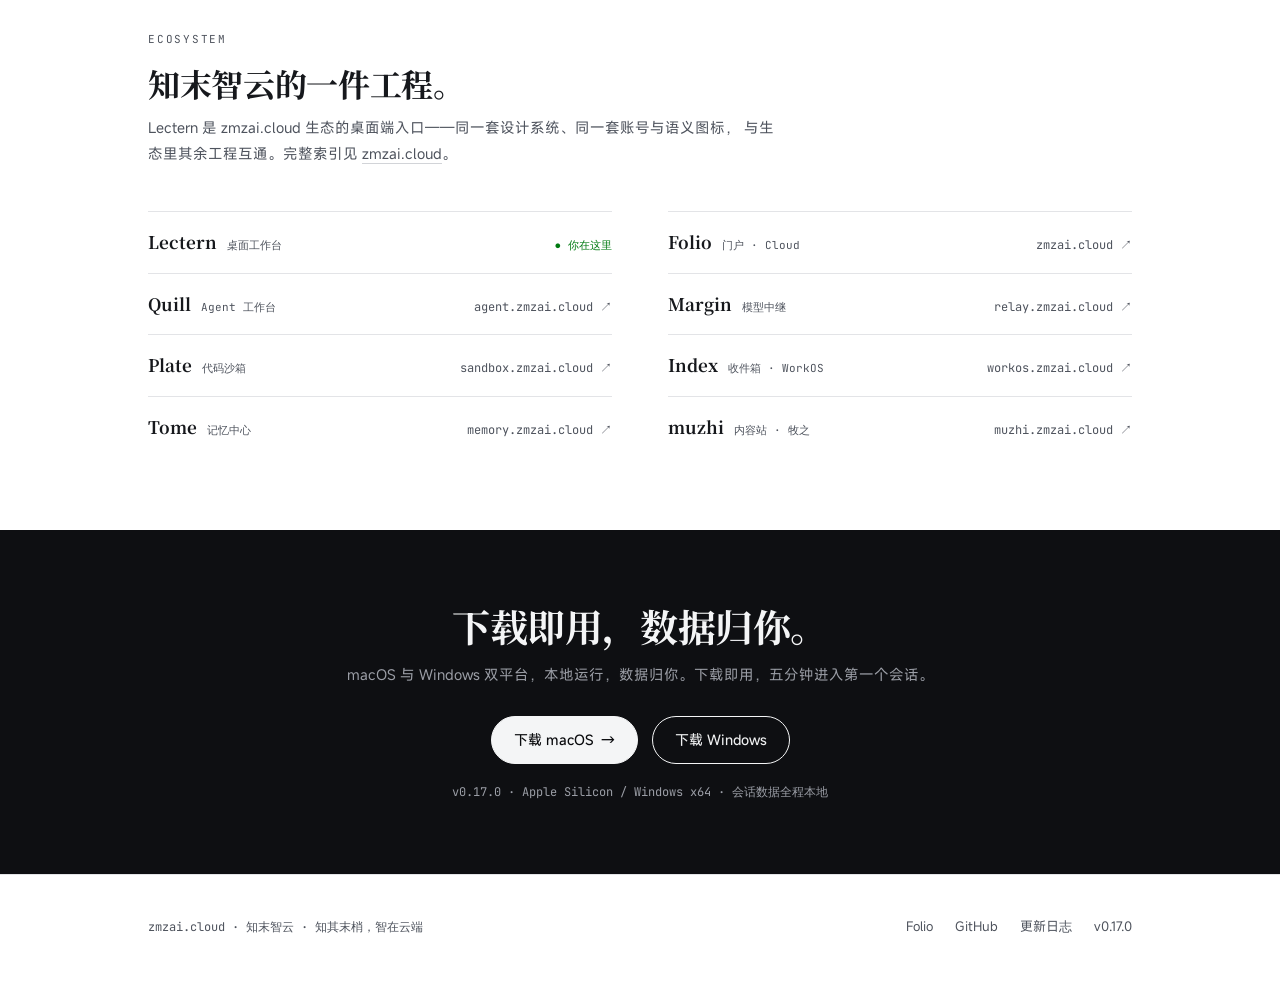
==== commit 2ffbebb2: "release: v0.17.0 —— 消息流真流式（framework 0.18.0）+ 更新器断点续传" ====
--- a/index.html
+++ b/index.html
@@ -24,7 +24,7 @@
 <link rel="apple-touch-icon" href="/apple-touch-icon.png">
 <link rel="preload" as="font" type="font/woff2" crossorigin href="/fonts/misans-regular.woff2">
 <link rel="preload" as="font" type="font/woff2" crossorigin href="/fonts/noto-serif-sc-700.woff2">
-<link rel="stylesheet" href="/theme.css?v=20261023d">
+<link rel="stylesheet" href="/theme.css?v=20261024a">
 <script>document.documentElement.classList.add('js');</script>
 <script type="application/ld+json">
 {
@@ -35,9 +35,9 @@
   "operatingSystem": "macOS 14+ (Apple Silicon), Windows 10 1809+ (x64)",
   "url": "https://lectern.zmzai.cloud/",
   "description": "本地运行 agent loop 的 Electron 桌面工作台：子代理并行、独立 Host 执行、合并结果实检。",
-  "softwareVersion": "0.16.0",
-  "datePublished": "2026-10-21",
-  "downloadUrl": "https://zmzai.oss-cn-beijing.aliyuncs.com/releases/harness/v0.16.0/Lectern-0.16.0-arm64.dmg",
+  "softwareVersion": "0.17.0",
+  "datePublished": "2026-10-24",
+  "downloadUrl": "https://zmzai.oss-cn-beijing.aliyuncs.com/releases/harness/v0.17.0/Lectern-0.17.0-arm64.dmg",
   "offers": { "@type": "Offer", "price": "0", "priceCurrency": "CNY" },
   "sameAs": ["https://github.com/zmzai-cloud/zmzai-lectern"]
 }
@@ -60,7 +60,7 @@
       <a href="#ecosystem">生态</a>
       <a href="https://github.com/zmzai-cloud/zmzai-lectern" target="_blank" rel="noopener">GitHub</a>
       <a href="https://zmzai.cloud" target="_blank" rel="noopener">zmzai.cloud ↗</a>
-      <a class="nav-cta" href="#download">下载 v0.16.0</a>
+      <a class="nav-cta" href="#download">下载 v0.17.0</a>
     </div>
       <button class="nav-burger" aria-label="菜单" aria-expanded="false" aria-controls="navLinks"><i></i></button>
   </div>
@@ -70,12 +70,12 @@
   <div class="hero-stage band-dark">
     <div class="wrap hero-grid">
       <div>
-        <a class="release-pill reveal in" href="changelog.html"><span class="pill-dot" aria-hidden="true"></span>v0.16.0 · 更新日志</a>
+        <a class="release-pill reveal in" href="changelog.html"><span class="pill-dot" aria-hidden="true"></span>v0.17.0 · 更新日志</a>
         <h1 class="reveal in" data-delay="1">桌面级 Agent<br>工作台<em>。</em></h1>
         <p class="hero-desc reveal in" data-delay="2">读代码、改项目、跑测试，复杂任务派<span class="nb"><b>子代理</b>并行</span>。每个任务<span class="nb">独立工作区</span>，合并结果<b>真跑验证</b>。</p>
         <div class="hero-actions reveal in" data-delay="3">
-          <a class="btn btn-solid" href="https://zmzai.oss-cn-beijing.aliyuncs.com/releases/harness/v0.16.0/Lectern-0.16.0-arm64-mac.zip">下载 macOS <span class="arrow">→</span></a>
-          <a class="btn btn-outline" href="https://zmzai.oss-cn-beijing.aliyuncs.com/releases/harness/v0.16.0/Lectern-Setup-0.16.0.exe">下载 Windows</a>
+          <a class="btn btn-solid" href="https://zmzai.oss-cn-beijing.aliyuncs.com/releases/harness/v0.17.0/Lectern-0.17.0-arm64-mac.zip">下载 macOS <span class="arrow">→</span></a>
+          <a class="btn btn-outline" href="https://zmzai.oss-cn-beijing.aliyuncs.com/releases/harness/v0.17.0/Lectern-Setup-0.17.0.exe">下载 Windows</a>
         </div>
         <p class="hero-meta reveal in" data-delay="3">macOS 14+ · Apple Silicon / Windows 10 1809+ · x64</p>
         <p class="hero-evidence reveal in" data-delay="3">源码开放 · 本地执行 · 数据不离开电脑</p>
@@ -174,7 +174,7 @@
       <div class="flow-step">
         <div class="flow-vignette" aria-hidden="true">
           <div class="install-box">
-            <div class="install-file"><b>Lectern-0.16.0-arm64.dmg</b><span>112 MB</span></div>
+            <div class="install-file"><b>Lectern-0.17.0-arm64.dmg</b><span>112 MB</span></div>
             <span class="install-bar"><i></i></span>
             <span class="install-done">下载完成 · 拖入 Applications</span>
           </div>
@@ -183,8 +183,8 @@
         <div class="flow-name">装好<small class="flow-tag">download · install</small></div>
         <p>挑一个平台下载，拖进 Applications 就能用。不需要装运行时，也不需要连服务器。</p>
         <div class="flow-actions">
-          <a class="btn btn-solid flow-cta" href="https://zmzai.oss-cn-beijing.aliyuncs.com/releases/harness/v0.16.0/Lectern-0.16.0-arm64.dmg">下载 macOS</a>
-          <a class="flow-alt" href="https://zmzai.oss-cn-beijing.aliyuncs.com/releases/harness/v0.16.0/Lectern-Setup-0.16.0.exe">Windows .exe</a>
+          <a class="btn btn-solid flow-cta" href="https://zmzai.oss-cn-beijing.aliyuncs.com/releases/harness/v0.17.0/Lectern-0.17.0-arm64.dmg">下载 macOS</a>
+          <a class="flow-alt" href="https://zmzai.oss-cn-beijing.aliyuncs.com/releases/harness/v0.17.0/Lectern-Setup-0.17.0.exe">Windows .exe</a>
         </div>
       </div>
       <div class="flow-step">
@@ -206,29 +206,29 @@
   <div class="wrap">
     <div class="sec-eyebrow reveal">Download</div>
     <h2 class="reveal" data-delay="1">挑一个平台装起来。</h2>
-    <p class="dl-release reveal" data-delay="1">v0.16.0 · 2026-10-21 · <a href="changelog.html">更新了什么 →</a></p>
+    <p class="dl-release reveal" data-delay="1">v0.17.0 · 2026-10-24 · <a href="changelog.html">更新了什么 →</a></p>
     <div class="dl-table reveal" data-delay="2">
       <div class="dl-row">
-        <div class="dl-os"><b>macOS</b><small>Apple Silicon · 14+ · v0.16.0</small></div>
+        <div class="dl-os"><b>macOS</b><small>Apple Silicon · 14+ · v0.17.0</small></div>
         <div class="dl-links">
-          <a class="mono" href="https://zmzai.oss-cn-beijing.aliyuncs.com/releases/harness/v0.16.0/Lectern-0.16.0-arm64.dmg">.dmg · 安装镜像</a>
-          <a class="mono" href="https://zmzai.oss-cn-beijing.aliyuncs.com/releases/harness/v0.16.0/Lectern-0.16.0-arm64-mac.zip">.zip · 便携版</a>
-          <a class="mono" href="https://zmzai.oss-cn-beijing.aliyuncs.com/releases/harness/v0.16.0/SHA256SUMS.txt">SHA256</a>
+          <a class="mono" href="https://zmzai.oss-cn-beijing.aliyuncs.com/releases/harness/v0.17.0/Lectern-0.17.0-arm64.dmg">.dmg · 安装镜像</a>
+          <a class="mono" href="https://zmzai.oss-cn-beijing.aliyuncs.com/releases/harness/v0.17.0/Lectern-0.17.0-arm64-mac.zip">.zip · 便携版</a>
+          <a class="mono" href="https://zmzai.oss-cn-beijing.aliyuncs.com/releases/harness/v0.17.0/SHA256SUMS.txt">SHA256</a>
         </div>
       </div>
       <div class="dl-row">
-        <div class="dl-os"><b>Windows</b><small>x64 · 10 1809+ · v0.16.0</small></div>
+        <div class="dl-os"><b>Windows</b><small>x64 · 10 1809+ · v0.17.0</small></div>
         <div class="dl-links">
-          <a class="mono" href="https://zmzai.oss-cn-beijing.aliyuncs.com/releases/harness/v0.16.0/Lectern-Setup-0.16.0.exe">.exe · 安装版</a>
-          <a class="mono" href="https://zmzai.oss-cn-beijing.aliyuncs.com/releases/harness/v0.16.0/Lectern-0.16.0-win.zip">.zip · 便携版</a>
-          <a class="mono" href="https://zmzai.oss-cn-beijing.aliyuncs.com/releases/harness/v0.16.0/SHA256SUMS.txt">SHA256</a>
+          <a class="mono" href="https://zmzai.oss-cn-beijing.aliyuncs.com/releases/harness/v0.17.0/Lectern-Setup-0.17.0.exe">.exe · 安装版</a>
+          <a class="mono" href="https://zmzai.oss-cn-beijing.aliyuncs.com/releases/harness/v0.17.0/Lectern-0.17.0-win.zip">.zip · 便携版</a>
+          <a class="mono" href="https://zmzai.oss-cn-beijing.aliyuncs.com/releases/harness/v0.17.0/SHA256SUMS.txt">SHA256</a>
         </div>
       </div>
       <div class="dl-row">
         <div class="dl-os"><b>源码运行</b><small>node 22.13+ · pnpm</small></div>
         <div class="dl-links">
           <a href="https://github.com/zmzai-cloud/zmzai-lectern" target="_blank" rel="noopener">GitHub 仓库</a>
-          <a href="https://github.com/zmzai-cloud/zmzai-lectern/releases/tag/v0.16.0" target="_blank" rel="noopener">Release Notes</a>
+          <a href="https://github.com/zmzai-cloud/zmzai-lectern/releases/tag/v0.17.0" target="_blank" rel="noopener">Release Notes</a>
         </div>
       </div>
     </div>
@@ -289,12 +289,12 @@
     <h2>下载即用，数据归你。</h2>
     <p class="sec-desc">macOS 与 Windows 双平台，本地运行，数据归你。下载即用，五分钟进入第一个会话。</p>
     <div class="cta-actions">
-      <a class="btn btn-solid" href="https://zmzai.oss-cn-beijing.aliyuncs.com/releases/harness/v0.16.0/Lectern-0.16.0-arm64-mac.zip">
+      <a class="btn btn-solid" href="https://zmzai.oss-cn-beijing.aliyuncs.com/releases/harness/v0.17.0/Lectern-0.17.0-arm64-mac.zip">
         下载 macOS <span class="arrow">→</span>
       </a>
-      <a class="btn btn-outline" href="https://zmzai.oss-cn-beijing.aliyuncs.com/releases/harness/v0.16.0/Lectern-Setup-0.16.0.exe">下载 Windows</a>
-    </div>
-    <p class="cta-meta">v0.16.0 · Apple Silicon / Windows x64 · 会话数据全程本地</p>
+      <a class="btn btn-outline" href="https://zmzai.oss-cn-beijing.aliyuncs.com/releases/harness/v0.17.0/Lectern-Setup-0.17.0.exe">下载 Windows</a>
+    </div>
+    <p class="cta-meta">v0.17.0 · Apple Silicon / Windows x64 · 会话数据全程本地</p>
   </div>
 </section>
 <footer>
@@ -304,12 +304,12 @@
       <a href="https://zmzai.cloud" target="_blank" rel="noopener">Folio</a>
       <a href="https://github.com/zmzai-cloud/zmzai-lectern" target="_blank" rel="noopener">GitHub</a>
       <a href="changelog.html">更新日志</a>
-      <a href="https://github.com/zmzai-cloud/zmzai-lectern/releases/tag/v0.16.0" target="_blank" rel="noopener">v0.16.0</a>
+      <a href="https://github.com/zmzai-cloud/zmzai-lectern/releases/tag/v0.17.0" target="_blank" rel="noopener">v0.17.0</a>
     </div>
   </div>
 </footer>
 
-<script src="/theme.js?v=20261023d"></script>
+<script src="/theme.js?v=20261024a"></script>
 <script>
 /* hero 活工作台：单一时间轴 T∈[0,100] 驱动回放 + rewind 拖动(与 lectern rewind 能力同构) */
 (function () {
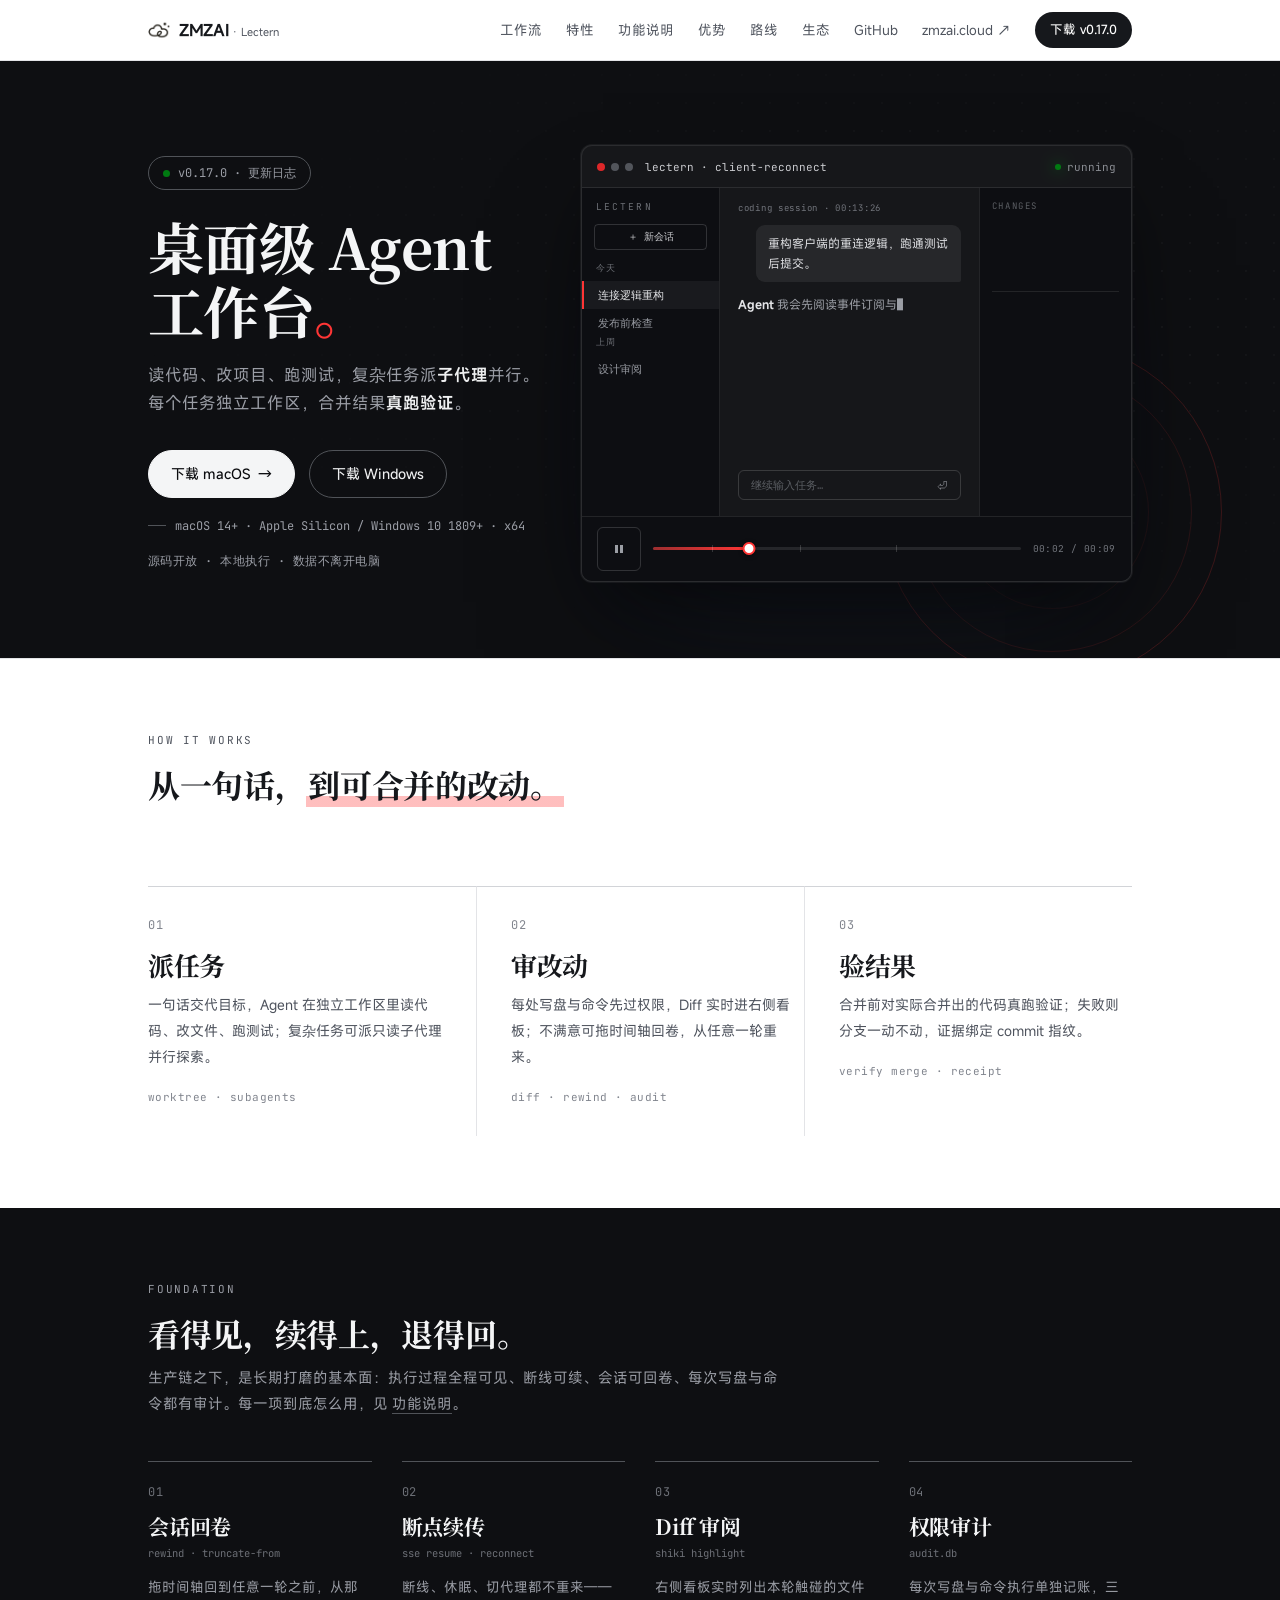
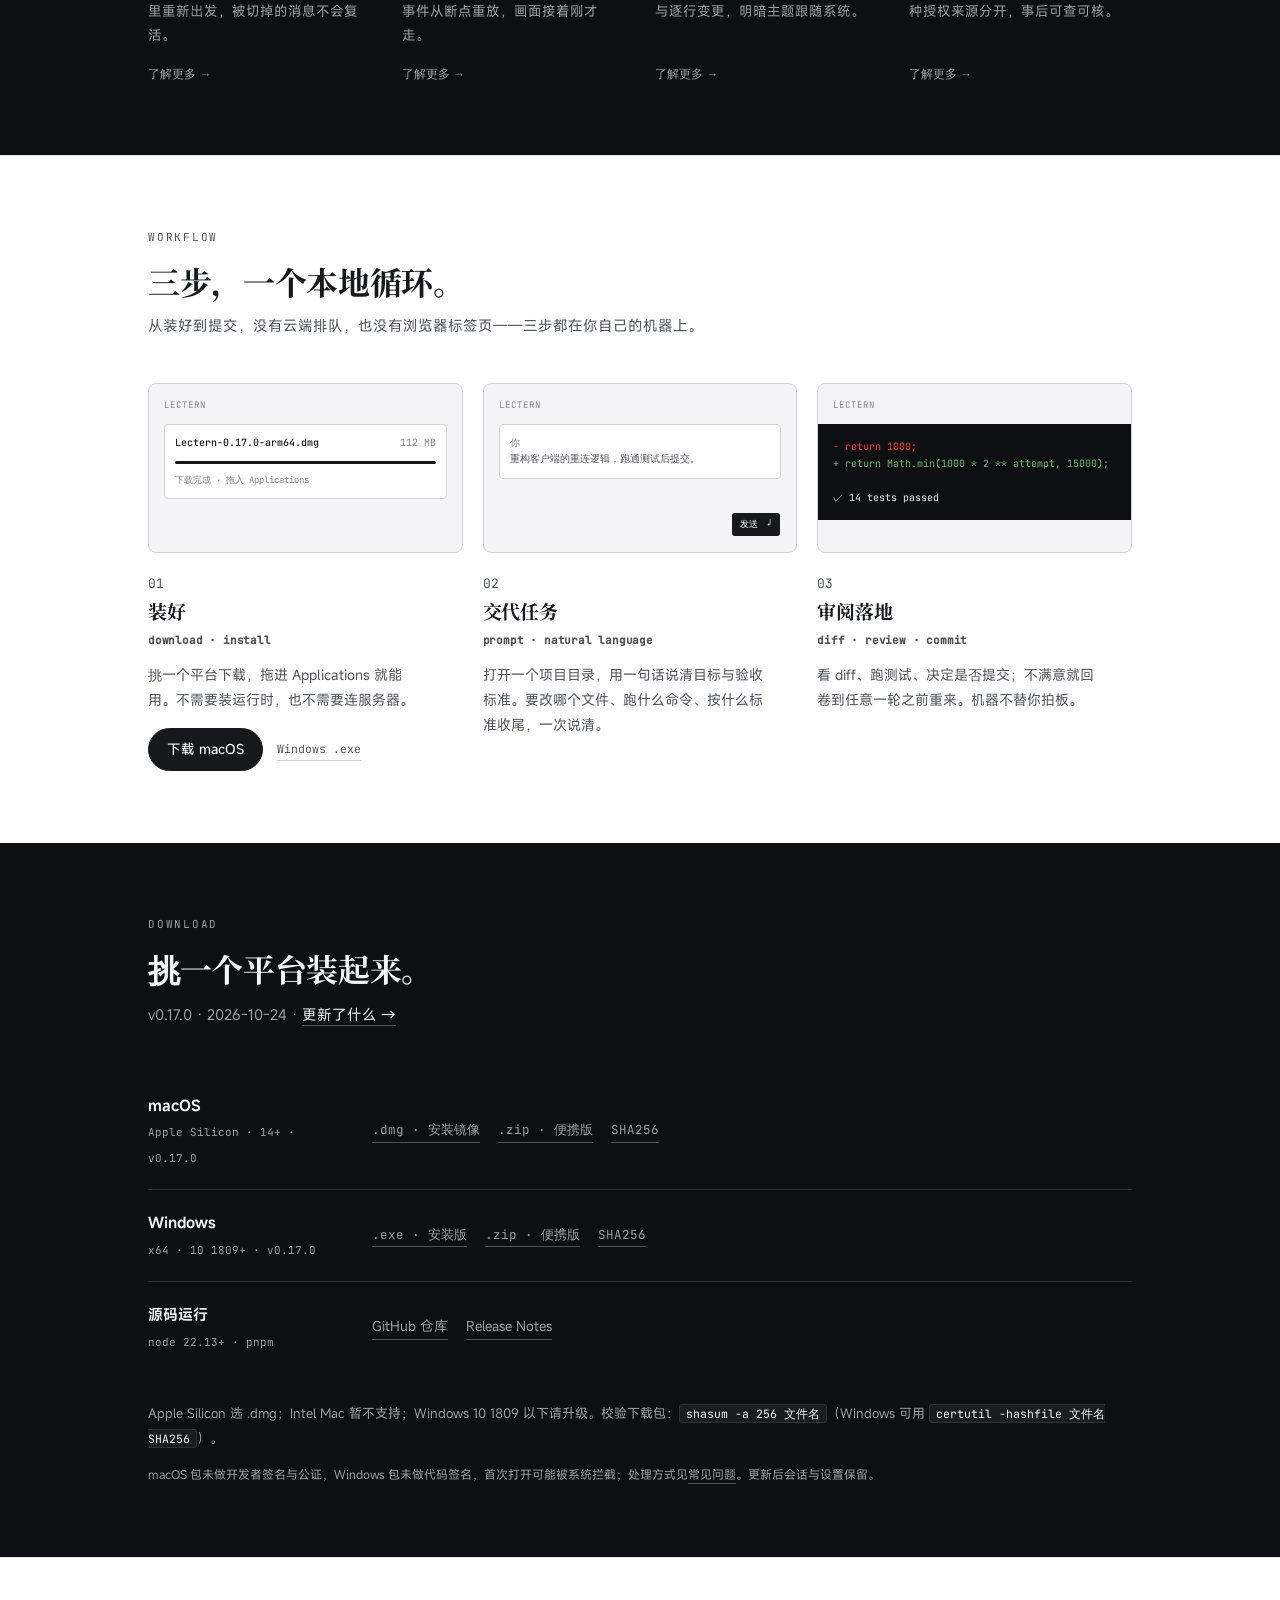
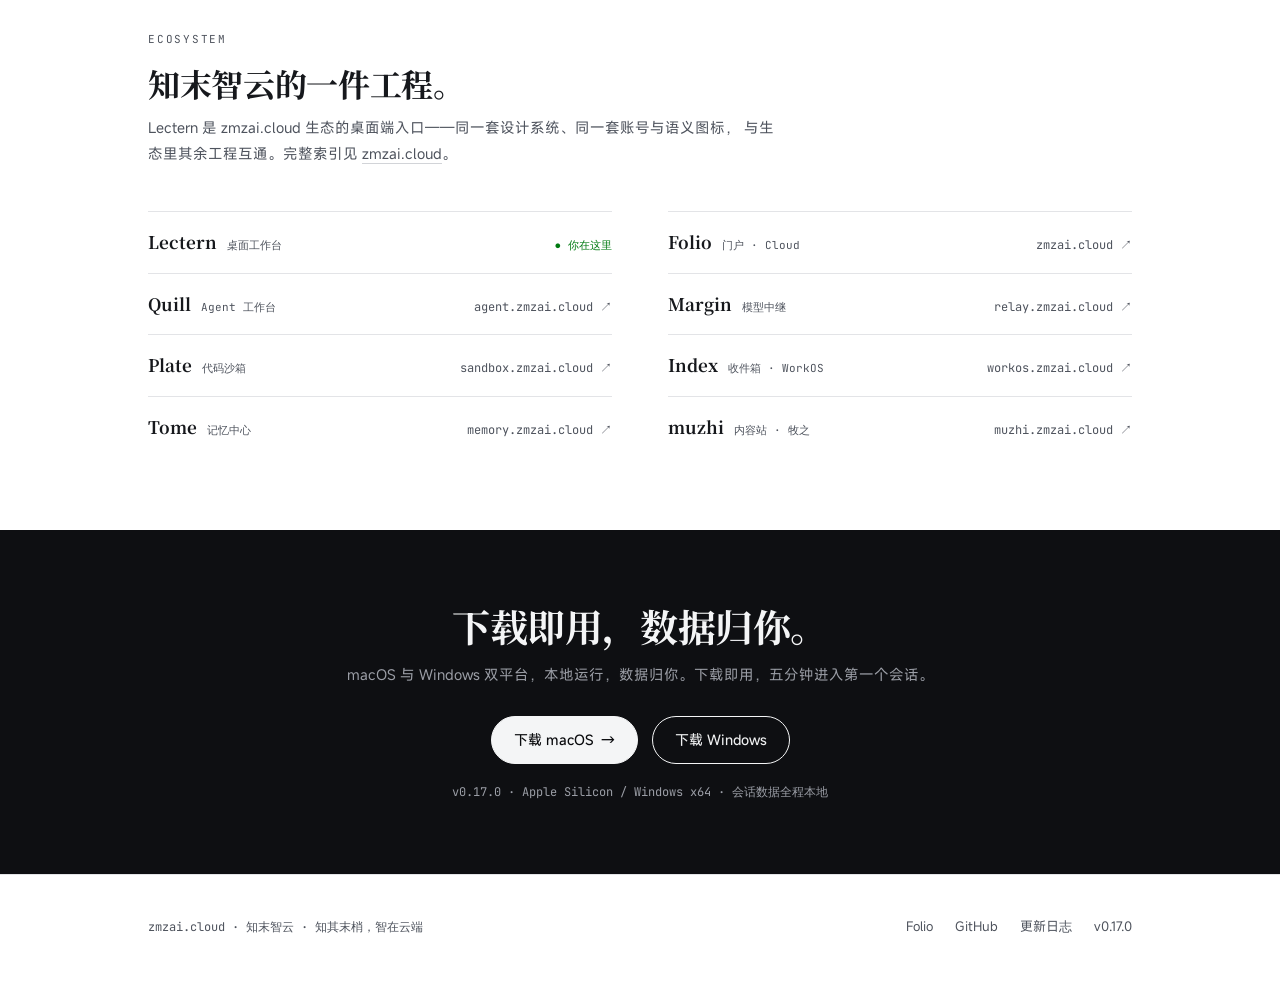
==== commit d2c032c0: "chore(site): 发布 v0.17.0" ====
--- a/index.html
+++ b/index.html
@@ -24,7 +24,7 @@
 <link rel="apple-touch-icon" href="/apple-touch-icon.png">
 <link rel="preload" as="font" type="font/woff2" crossorigin href="/fonts/misans-regular.woff2">
 <link rel="preload" as="font" type="font/woff2" crossorigin href="/fonts/noto-serif-sc-700.woff2">
-<link rel="stylesheet" href="/theme.css?v=20261024a">
+<link rel="stylesheet" href="/theme.css?v=20261024b">
 <script>document.documentElement.classList.add('js');</script>
 <script type="application/ld+json">
 {
@@ -309,7 +309,7 @@
   </div>
 </footer>
 
-<script src="/theme.js?v=20261024a"></script>
+<script src="/theme.js?v=20261024b"></script>
 <script>
 /* hero 活工作台：单一时间轴 T∈[0,100] 驱动回放 + rewind 拖动(与 lectern rewind 能力同构) */
 (function () {
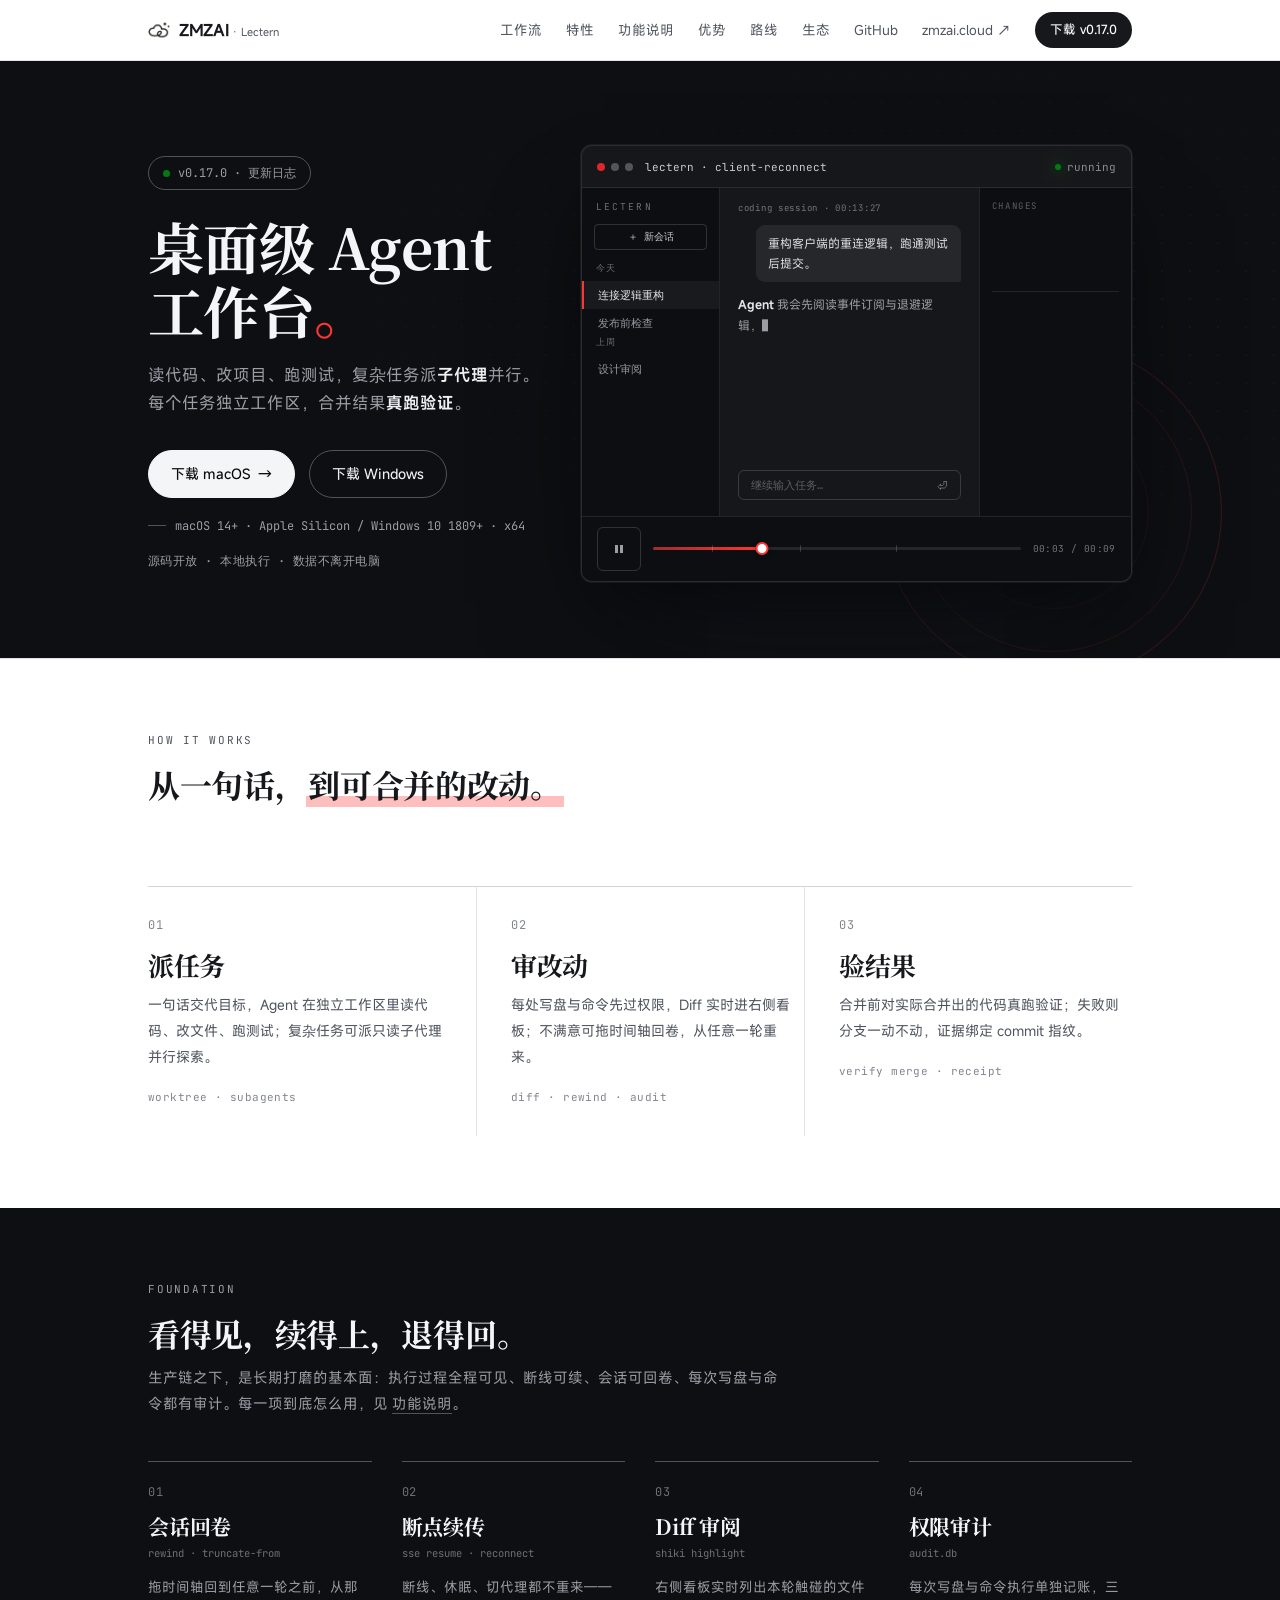
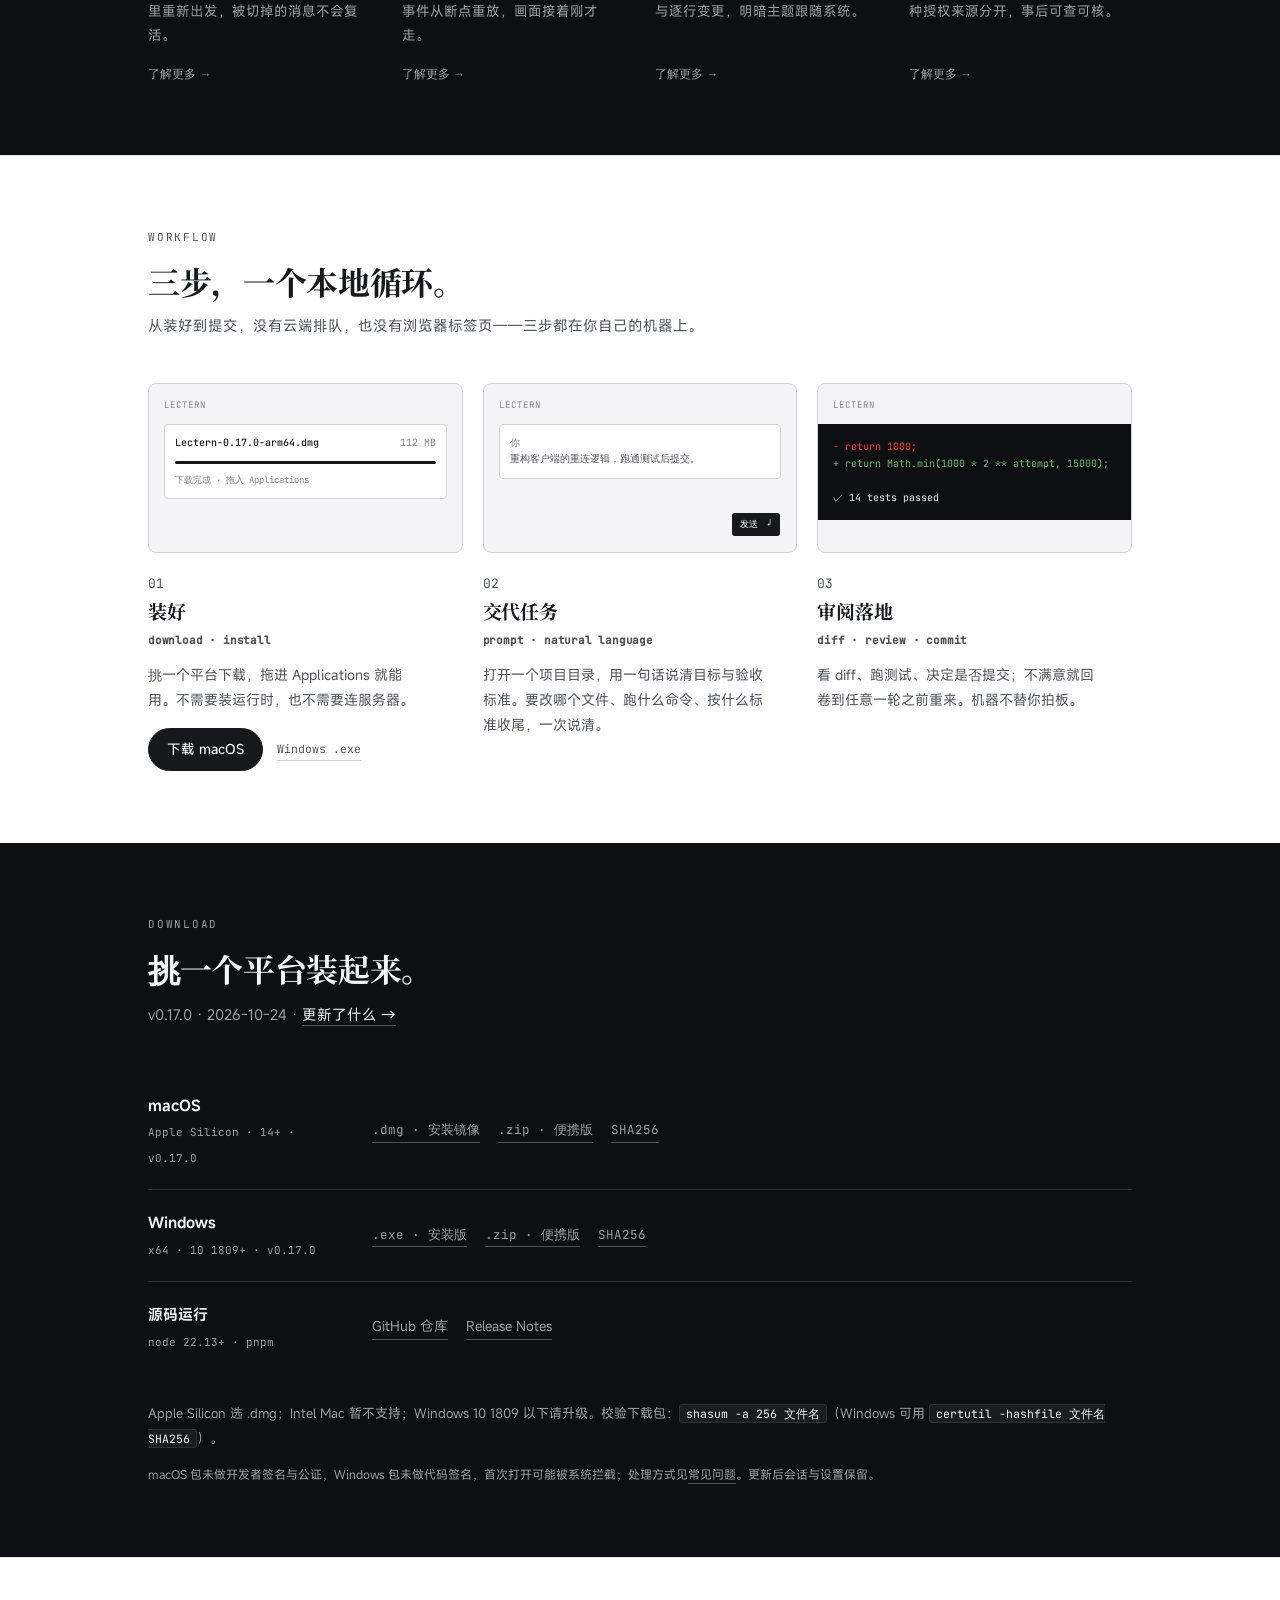
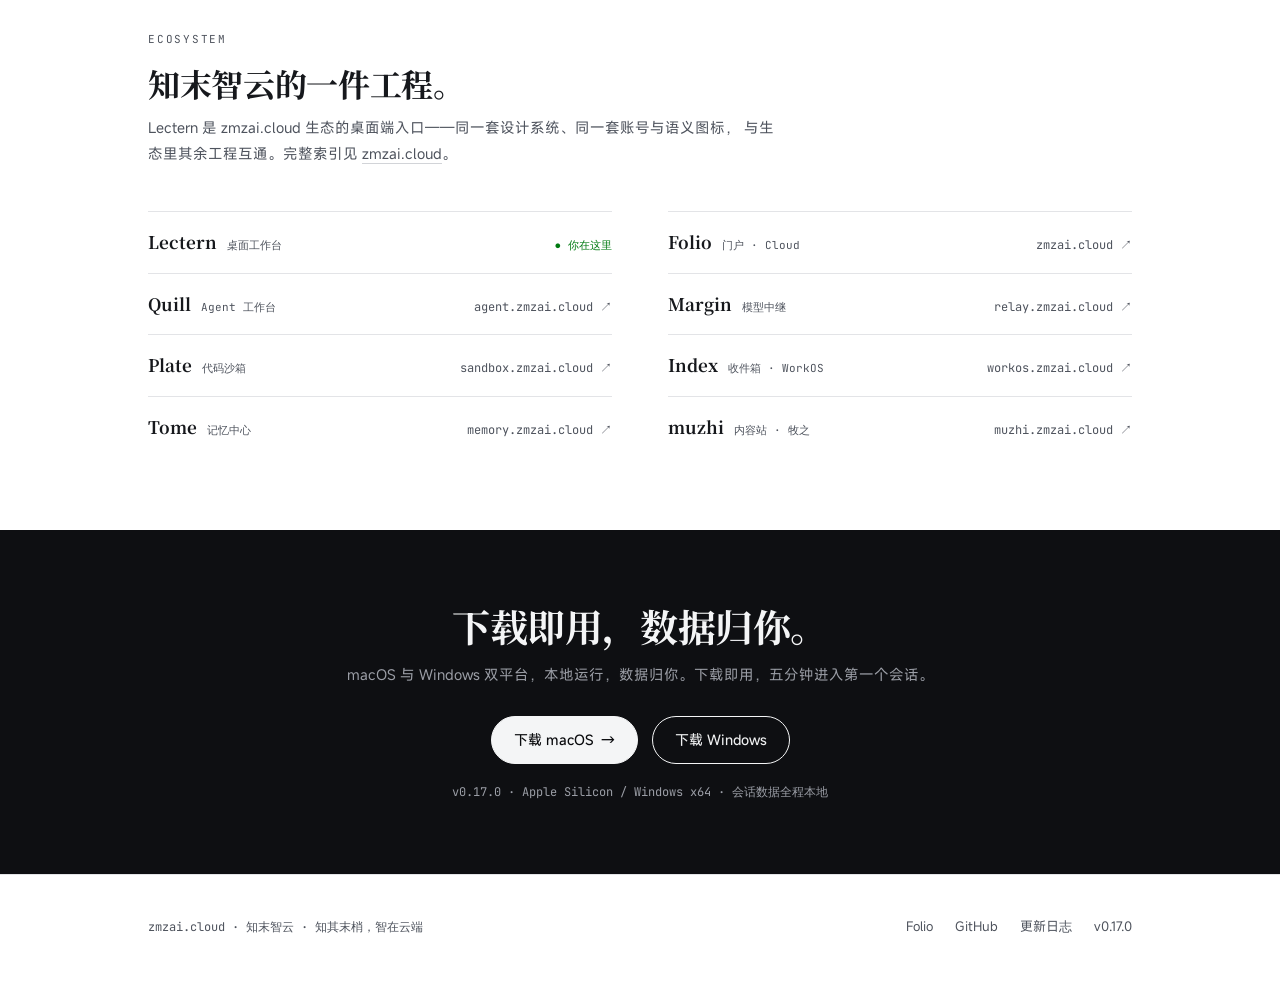
==== commit 6d9c8858: "chore(site): 发布 v0.17.0" ====
--- a/index.html
+++ b/index.html
@@ -24,7 +24,7 @@
 <link rel="apple-touch-icon" href="/apple-touch-icon.png">
 <link rel="preload" as="font" type="font/woff2" crossorigin href="/fonts/misans-regular.woff2">
 <link rel="preload" as="font" type="font/woff2" crossorigin href="/fonts/noto-serif-sc-700.woff2">
-<link rel="stylesheet" href="/theme.css?v=20261024b">
+<link rel="stylesheet" href="/theme.css?v=20261024c">
 <script>document.documentElement.classList.add('js');</script>
 <script type="application/ld+json">
 {
@@ -309,7 +309,7 @@
   </div>
 </footer>
 
-<script src="/theme.js?v=20261024b"></script>
+<script src="/theme.js?v=20261024c"></script>
 <script>
 /* hero 活工作台：单一时间轴 T∈[0,100] 驱动回放 + rewind 拖动(与 lectern rewind 能力同构) */
 (function () {
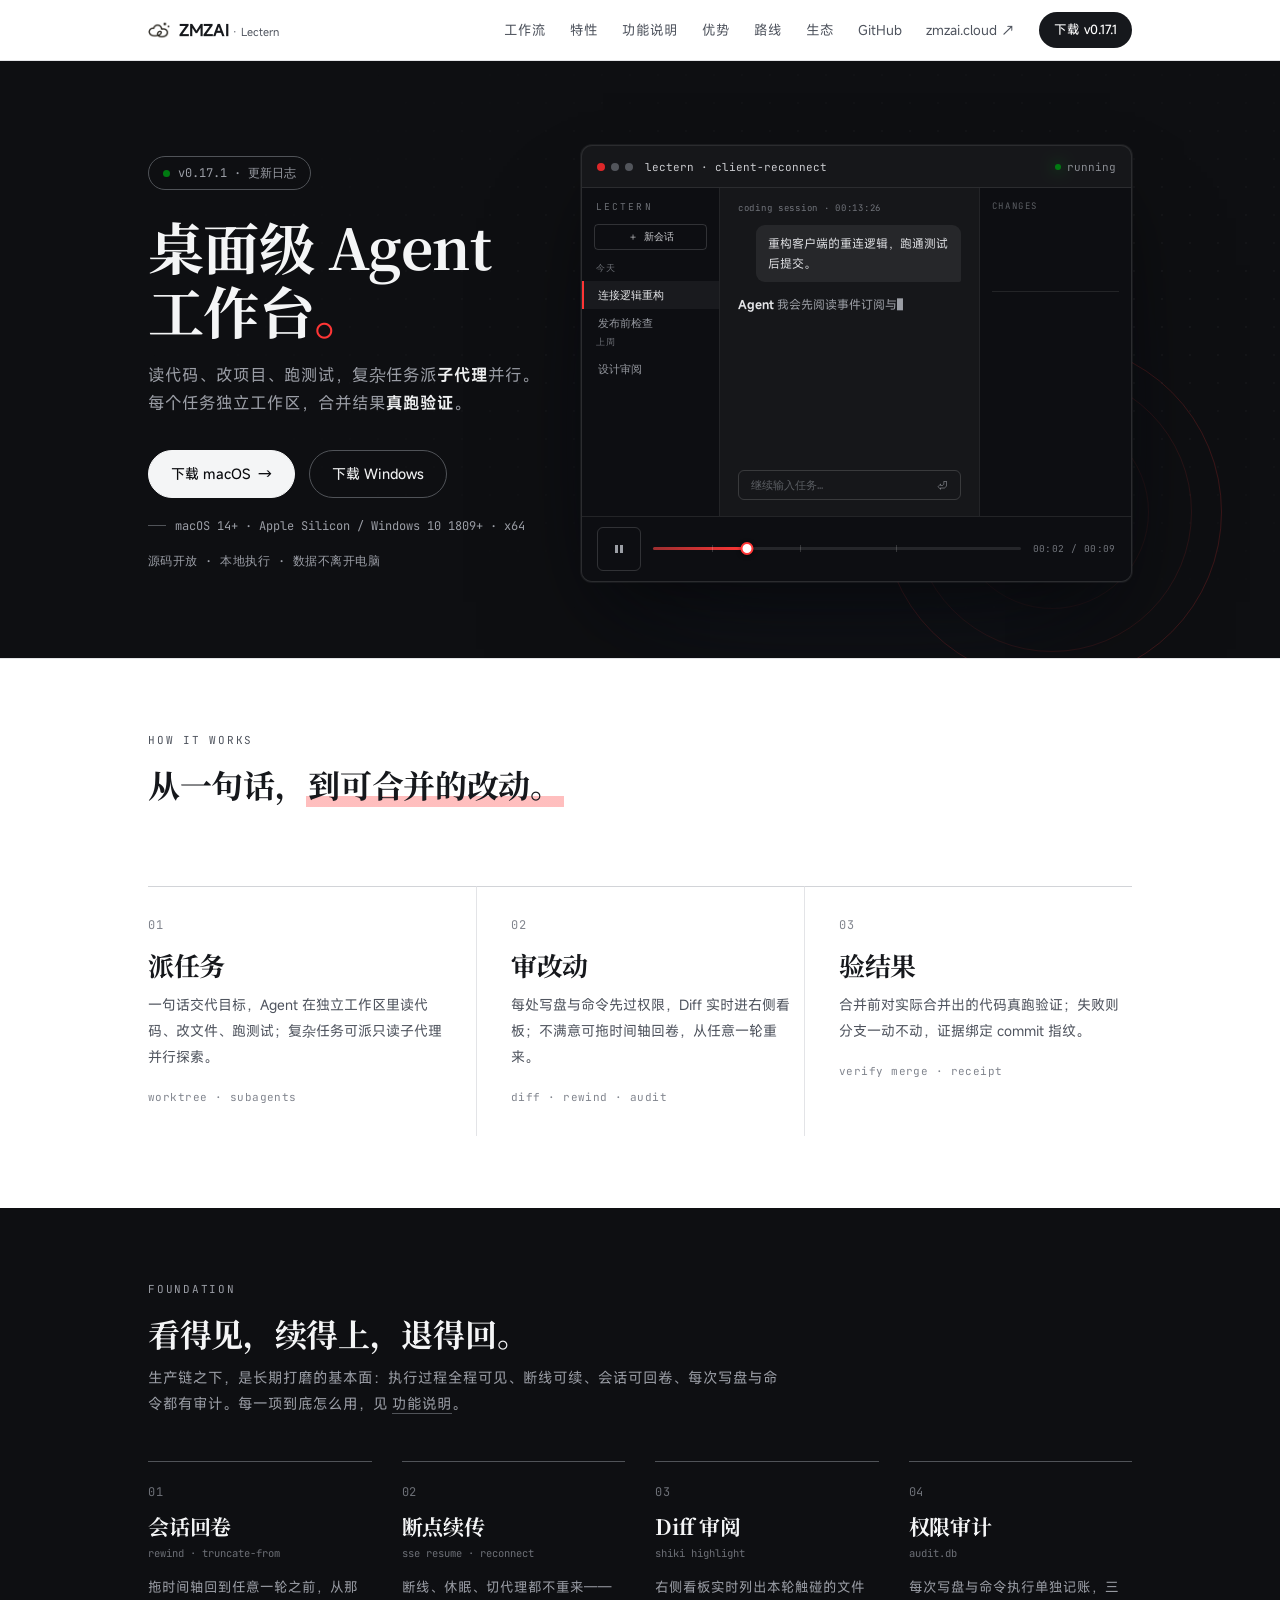
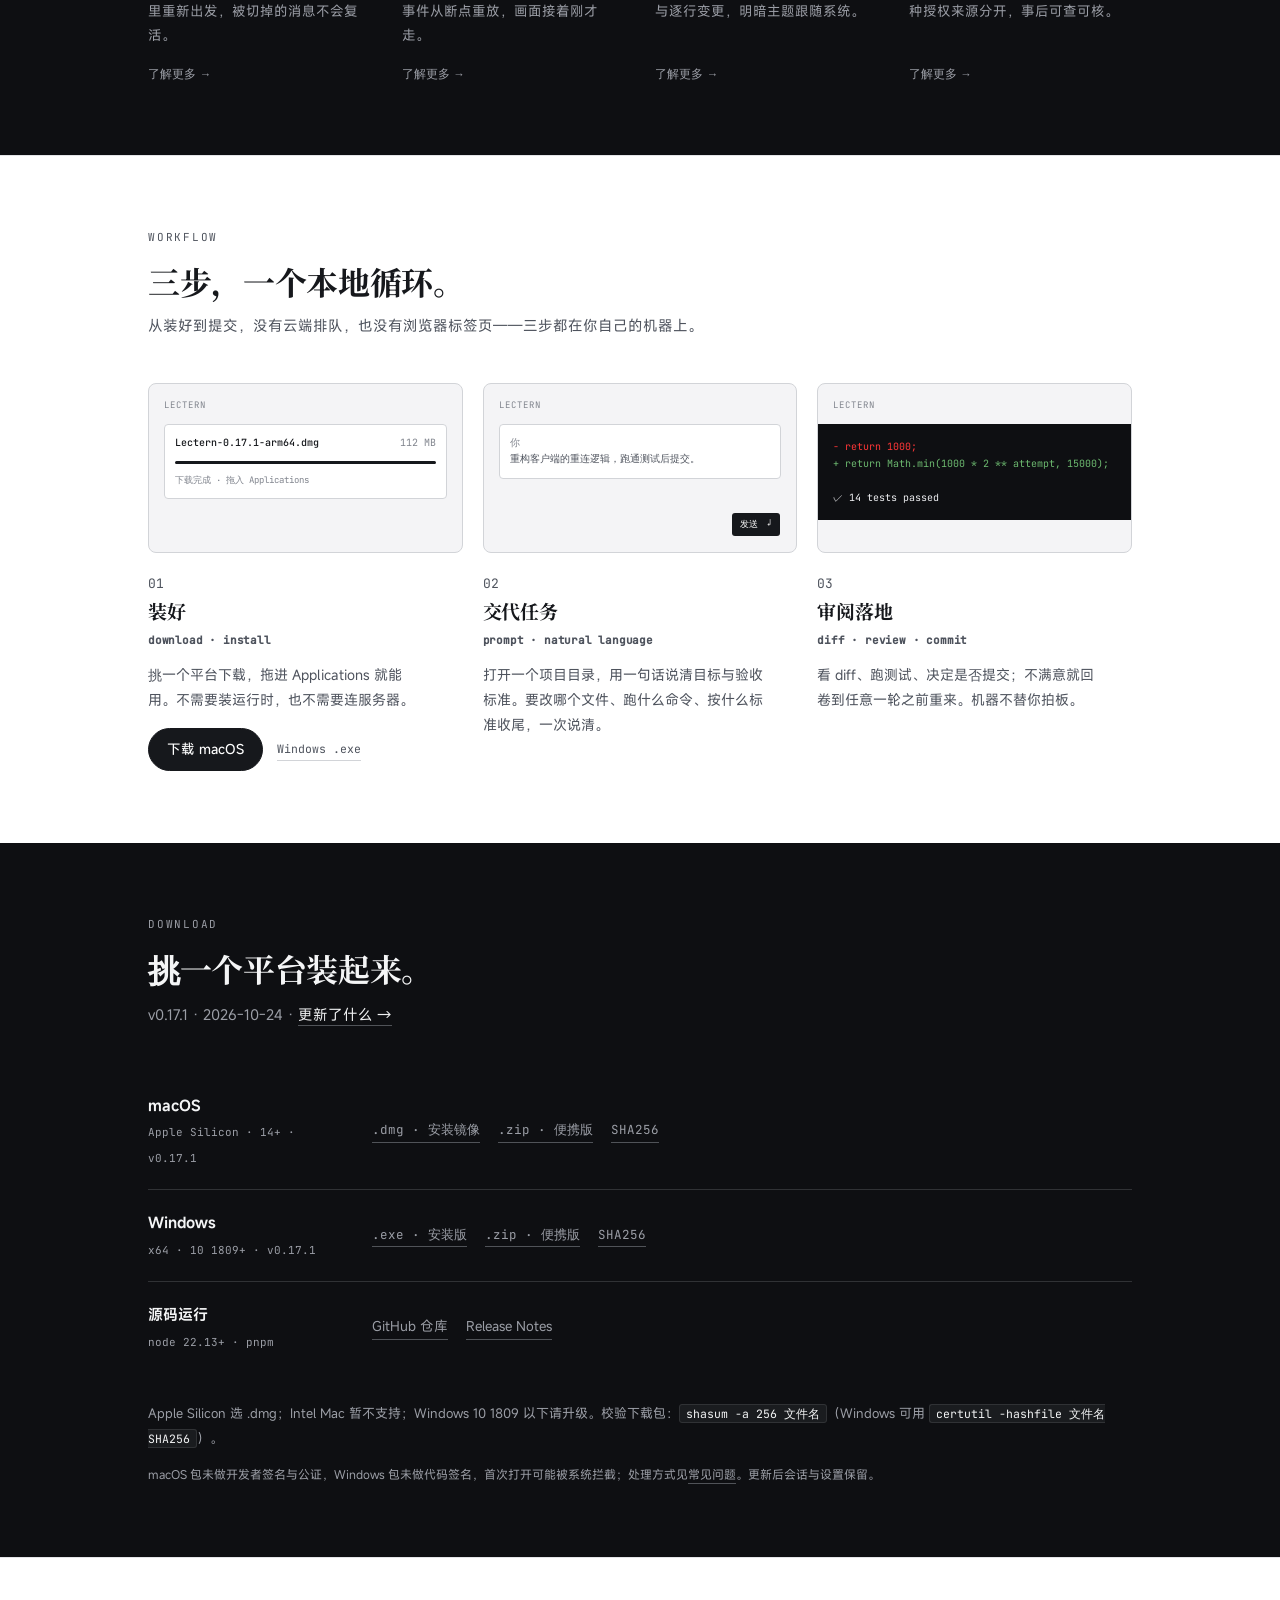
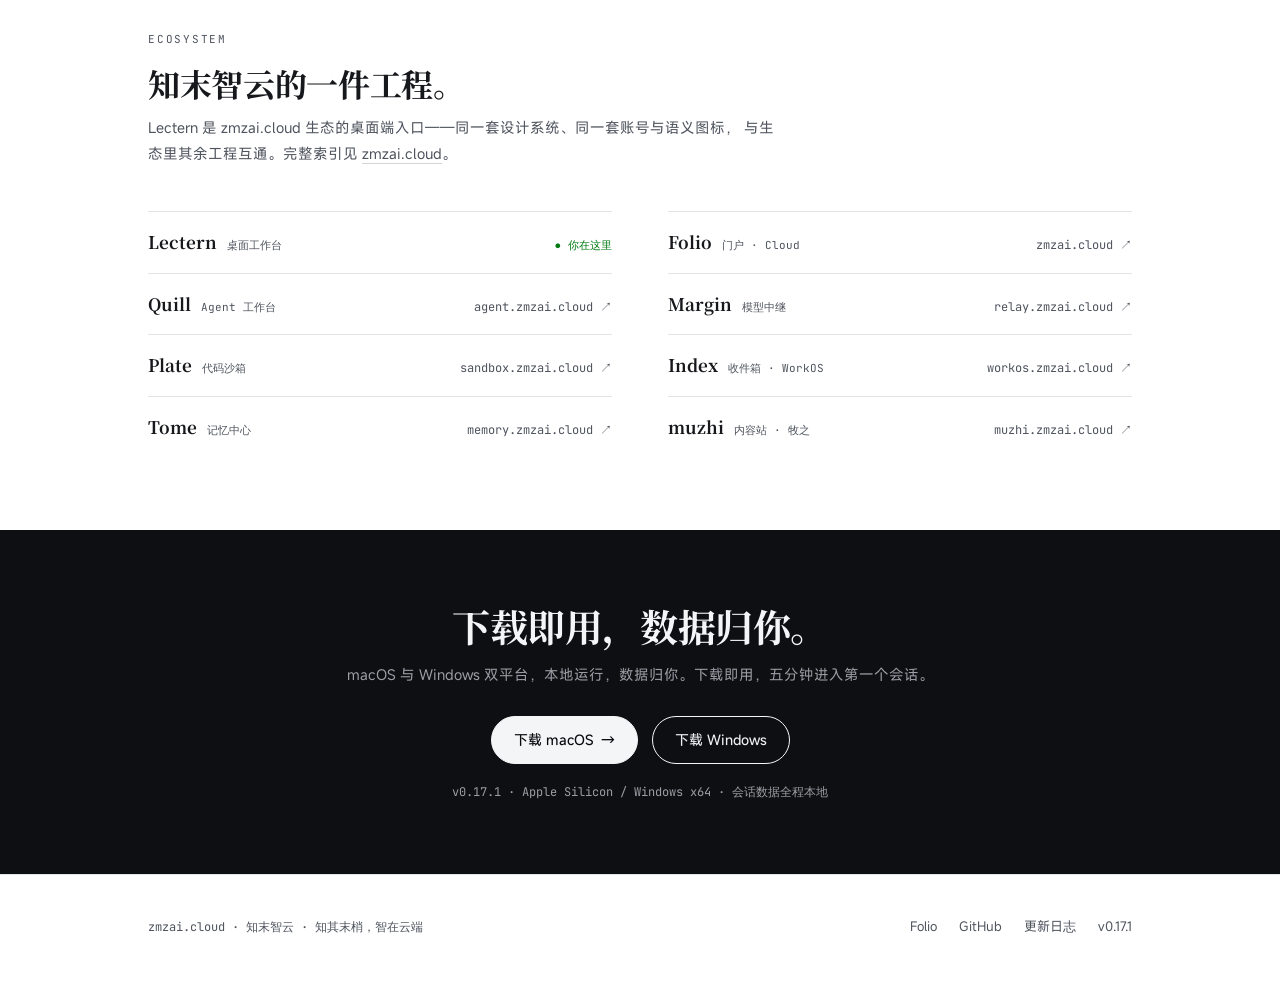
==== commit d2683267: "chore(site): 发布 v0.17.1" ====
--- a/index.html
+++ b/index.html
@@ -24,7 +24,7 @@
 <link rel="apple-touch-icon" href="/apple-touch-icon.png">
 <link rel="preload" as="font" type="font/woff2" crossorigin href="/fonts/misans-regular.woff2">
 <link rel="preload" as="font" type="font/woff2" crossorigin href="/fonts/noto-serif-sc-700.woff2">
-<link rel="stylesheet" href="/theme.css?v=20261024c">
+<link rel="stylesheet" href="/theme.css?v=20261024d">
 <script>document.documentElement.classList.add('js');</script>
 <script type="application/ld+json">
 {
@@ -35,9 +35,9 @@
   "operatingSystem": "macOS 14+ (Apple Silicon), Windows 10 1809+ (x64)",
   "url": "https://lectern.zmzai.cloud/",
   "description": "本地运行 agent loop 的 Electron 桌面工作台：子代理并行、独立 Host 执行、合并结果实检。",
-  "softwareVersion": "0.17.0",
+  "softwareVersion": "0.17.1",
   "datePublished": "2026-10-24",
-  "downloadUrl": "https://zmzai.oss-cn-beijing.aliyuncs.com/releases/harness/v0.17.0/Lectern-0.17.0-arm64.dmg",
+  "downloadUrl": "https://zmzai.oss-cn-beijing.aliyuncs.com/releases/harness/v0.17.1/Lectern-0.17.1-arm64.dmg",
   "offers": { "@type": "Offer", "price": "0", "priceCurrency": "CNY" },
   "sameAs": ["https://github.com/zmzai-cloud/zmzai-lectern"]
 }
@@ -60,7 +60,7 @@
       <a href="#ecosystem">生态</a>
       <a href="https://github.com/zmzai-cloud/zmzai-lectern" target="_blank" rel="noopener">GitHub</a>
       <a href="https://zmzai.cloud" target="_blank" rel="noopener">zmzai.cloud ↗</a>
-      <a class="nav-cta" href="#download">下载 v0.17.0</a>
+      <a class="nav-cta" href="#download">下载 v0.17.1</a>
     </div>
       <button class="nav-burger" aria-label="菜单" aria-expanded="false" aria-controls="navLinks"><i></i></button>
   </div>
@@ -70,12 +70,12 @@
   <div class="hero-stage band-dark">
     <div class="wrap hero-grid">
       <div>
-        <a class="release-pill reveal in" href="changelog.html"><span class="pill-dot" aria-hidden="true"></span>v0.17.0 · 更新日志</a>
+        <a class="release-pill reveal in" href="changelog.html"><span class="pill-dot" aria-hidden="true"></span>v0.17.1 · 更新日志</a>
         <h1 class="reveal in" data-delay="1">桌面级 Agent<br>工作台<em>。</em></h1>
         <p class="hero-desc reveal in" data-delay="2">读代码、改项目、跑测试，复杂任务派<span class="nb"><b>子代理</b>并行</span>。每个任务<span class="nb">独立工作区</span>，合并结果<b>真跑验证</b>。</p>
         <div class="hero-actions reveal in" data-delay="3">
-          <a class="btn btn-solid" href="https://zmzai.oss-cn-beijing.aliyuncs.com/releases/harness/v0.17.0/Lectern-0.17.0-arm64-mac.zip">下载 macOS <span class="arrow">→</span></a>
-          <a class="btn btn-outline" href="https://zmzai.oss-cn-beijing.aliyuncs.com/releases/harness/v0.17.0/Lectern-Setup-0.17.0.exe">下载 Windows</a>
+          <a class="btn btn-solid" href="https://zmzai.oss-cn-beijing.aliyuncs.com/releases/harness/v0.17.1/Lectern-0.17.1-arm64-mac.zip">下载 macOS <span class="arrow">→</span></a>
+          <a class="btn btn-outline" href="https://zmzai.oss-cn-beijing.aliyuncs.com/releases/harness/v0.17.1/Lectern-Setup-0.17.1.exe">下载 Windows</a>
         </div>
         <p class="hero-meta reveal in" data-delay="3">macOS 14+ · Apple Silicon / Windows 10 1809+ · x64</p>
         <p class="hero-evidence reveal in" data-delay="3">源码开放 · 本地执行 · 数据不离开电脑</p>
@@ -174,7 +174,7 @@
       <div class="flow-step">
         <div class="flow-vignette" aria-hidden="true">
           <div class="install-box">
-            <div class="install-file"><b>Lectern-0.17.0-arm64.dmg</b><span>112 MB</span></div>
+            <div class="install-file"><b>Lectern-0.17.1-arm64.dmg</b><span>112 MB</span></div>
             <span class="install-bar"><i></i></span>
             <span class="install-done">下载完成 · 拖入 Applications</span>
           </div>
@@ -183,8 +183,8 @@
         <div class="flow-name">装好<small class="flow-tag">download · install</small></div>
         <p>挑一个平台下载，拖进 Applications 就能用。不需要装运行时，也不需要连服务器。</p>
         <div class="flow-actions">
-          <a class="btn btn-solid flow-cta" href="https://zmzai.oss-cn-beijing.aliyuncs.com/releases/harness/v0.17.0/Lectern-0.17.0-arm64.dmg">下载 macOS</a>
-          <a class="flow-alt" href="https://zmzai.oss-cn-beijing.aliyuncs.com/releases/harness/v0.17.0/Lectern-Setup-0.17.0.exe">Windows .exe</a>
+          <a class="btn btn-solid flow-cta" href="https://zmzai.oss-cn-beijing.aliyuncs.com/releases/harness/v0.17.1/Lectern-0.17.1-arm64.dmg">下载 macOS</a>
+          <a class="flow-alt" href="https://zmzai.oss-cn-beijing.aliyuncs.com/releases/harness/v0.17.1/Lectern-Setup-0.17.1.exe">Windows .exe</a>
         </div>
       </div>
       <div class="flow-step">
@@ -206,29 +206,29 @@
   <div class="wrap">
     <div class="sec-eyebrow reveal">Download</div>
     <h2 class="reveal" data-delay="1">挑一个平台装起来。</h2>
-    <p class="dl-release reveal" data-delay="1">v0.17.0 · 2026-10-24 · <a href="changelog.html">更新了什么 →</a></p>
+    <p class="dl-release reveal" data-delay="1">v0.17.1 · 2026-10-24 · <a href="changelog.html">更新了什么 →</a></p>
     <div class="dl-table reveal" data-delay="2">
       <div class="dl-row">
-        <div class="dl-os"><b>macOS</b><small>Apple Silicon · 14+ · v0.17.0</small></div>
+        <div class="dl-os"><b>macOS</b><small>Apple Silicon · 14+ · v0.17.1</small></div>
         <div class="dl-links">
-          <a class="mono" href="https://zmzai.oss-cn-beijing.aliyuncs.com/releases/harness/v0.17.0/Lectern-0.17.0-arm64.dmg">.dmg · 安装镜像</a>
-          <a class="mono" href="https://zmzai.oss-cn-beijing.aliyuncs.com/releases/harness/v0.17.0/Lectern-0.17.0-arm64-mac.zip">.zip · 便携版</a>
-          <a class="mono" href="https://zmzai.oss-cn-beijing.aliyuncs.com/releases/harness/v0.17.0/SHA256SUMS.txt">SHA256</a>
+          <a class="mono" href="https://zmzai.oss-cn-beijing.aliyuncs.com/releases/harness/v0.17.1/Lectern-0.17.1-arm64.dmg">.dmg · 安装镜像</a>
+          <a class="mono" href="https://zmzai.oss-cn-beijing.aliyuncs.com/releases/harness/v0.17.1/Lectern-0.17.1-arm64-mac.zip">.zip · 便携版</a>
+          <a class="mono" href="https://zmzai.oss-cn-beijing.aliyuncs.com/releases/harness/v0.17.1/SHA256SUMS.txt">SHA256</a>
         </div>
       </div>
       <div class="dl-row">
-        <div class="dl-os"><b>Windows</b><small>x64 · 10 1809+ · v0.17.0</small></div>
+        <div class="dl-os"><b>Windows</b><small>x64 · 10 1809+ · v0.17.1</small></div>
         <div class="dl-links">
-          <a class="mono" href="https://zmzai.oss-cn-beijing.aliyuncs.com/releases/harness/v0.17.0/Lectern-Setup-0.17.0.exe">.exe · 安装版</a>
-          <a class="mono" href="https://zmzai.oss-cn-beijing.aliyuncs.com/releases/harness/v0.17.0/Lectern-0.17.0-win.zip">.zip · 便携版</a>
-          <a class="mono" href="https://zmzai.oss-cn-beijing.aliyuncs.com/releases/harness/v0.17.0/SHA256SUMS.txt">SHA256</a>
+          <a class="mono" href="https://zmzai.oss-cn-beijing.aliyuncs.com/releases/harness/v0.17.1/Lectern-Setup-0.17.1.exe">.exe · 安装版</a>
+          <a class="mono" href="https://zmzai.oss-cn-beijing.aliyuncs.com/releases/harness/v0.17.1/Lectern-0.17.1-win.zip">.zip · 便携版</a>
+          <a class="mono" href="https://zmzai.oss-cn-beijing.aliyuncs.com/releases/harness/v0.17.1/SHA256SUMS.txt">SHA256</a>
         </div>
       </div>
       <div class="dl-row">
         <div class="dl-os"><b>源码运行</b><small>node 22.13+ · pnpm</small></div>
         <div class="dl-links">
           <a href="https://github.com/zmzai-cloud/zmzai-lectern" target="_blank" rel="noopener">GitHub 仓库</a>
-          <a href="https://github.com/zmzai-cloud/zmzai-lectern/releases/tag/v0.17.0" target="_blank" rel="noopener">Release Notes</a>
+          <a href="https://github.com/zmzai-cloud/zmzai-lectern/releases/tag/v0.17.1" target="_blank" rel="noopener">Release Notes</a>
         </div>
       </div>
     </div>
@@ -289,12 +289,12 @@
     <h2>下载即用，数据归你。</h2>
     <p class="sec-desc">macOS 与 Windows 双平台，本地运行，数据归你。下载即用，五分钟进入第一个会话。</p>
     <div class="cta-actions">
-      <a class="btn btn-solid" href="https://zmzai.oss-cn-beijing.aliyuncs.com/releases/harness/v0.17.0/Lectern-0.17.0-arm64-mac.zip">
+      <a class="btn btn-solid" href="https://zmzai.oss-cn-beijing.aliyuncs.com/releases/harness/v0.17.1/Lectern-0.17.1-arm64-mac.zip">
         下载 macOS <span class="arrow">→</span>
       </a>
-      <a class="btn btn-outline" href="https://zmzai.oss-cn-beijing.aliyuncs.com/releases/harness/v0.17.0/Lectern-Setup-0.17.0.exe">下载 Windows</a>
-    </div>
-    <p class="cta-meta">v0.17.0 · Apple Silicon / Windows x64 · 会话数据全程本地</p>
+      <a class="btn btn-outline" href="https://zmzai.oss-cn-beijing.aliyuncs.com/releases/harness/v0.17.1/Lectern-Setup-0.17.1.exe">下载 Windows</a>
+    </div>
+    <p class="cta-meta">v0.17.1 · Apple Silicon / Windows x64 · 会话数据全程本地</p>
   </div>
 </section>
 <footer>
@@ -304,12 +304,12 @@
       <a href="https://zmzai.cloud" target="_blank" rel="noopener">Folio</a>
       <a href="https://github.com/zmzai-cloud/zmzai-lectern" target="_blank" rel="noopener">GitHub</a>
       <a href="changelog.html">更新日志</a>
-      <a href="https://github.com/zmzai-cloud/zmzai-lectern/releases/tag/v0.17.0" target="_blank" rel="noopener">v0.17.0</a>
+      <a href="https://github.com/zmzai-cloud/zmzai-lectern/releases/tag/v0.17.1" target="_blank" rel="noopener">v0.17.1</a>
     </div>
   </div>
 </footer>
 
-<script src="/theme.js?v=20261024c"></script>
+<script src="/theme.js?v=20261024d"></script>
 <script>
 /* hero 活工作台：单一时间轴 T∈[0,100] 驱动回放 + rewind 拖动(与 lectern rewind 能力同构) */
 (function () {
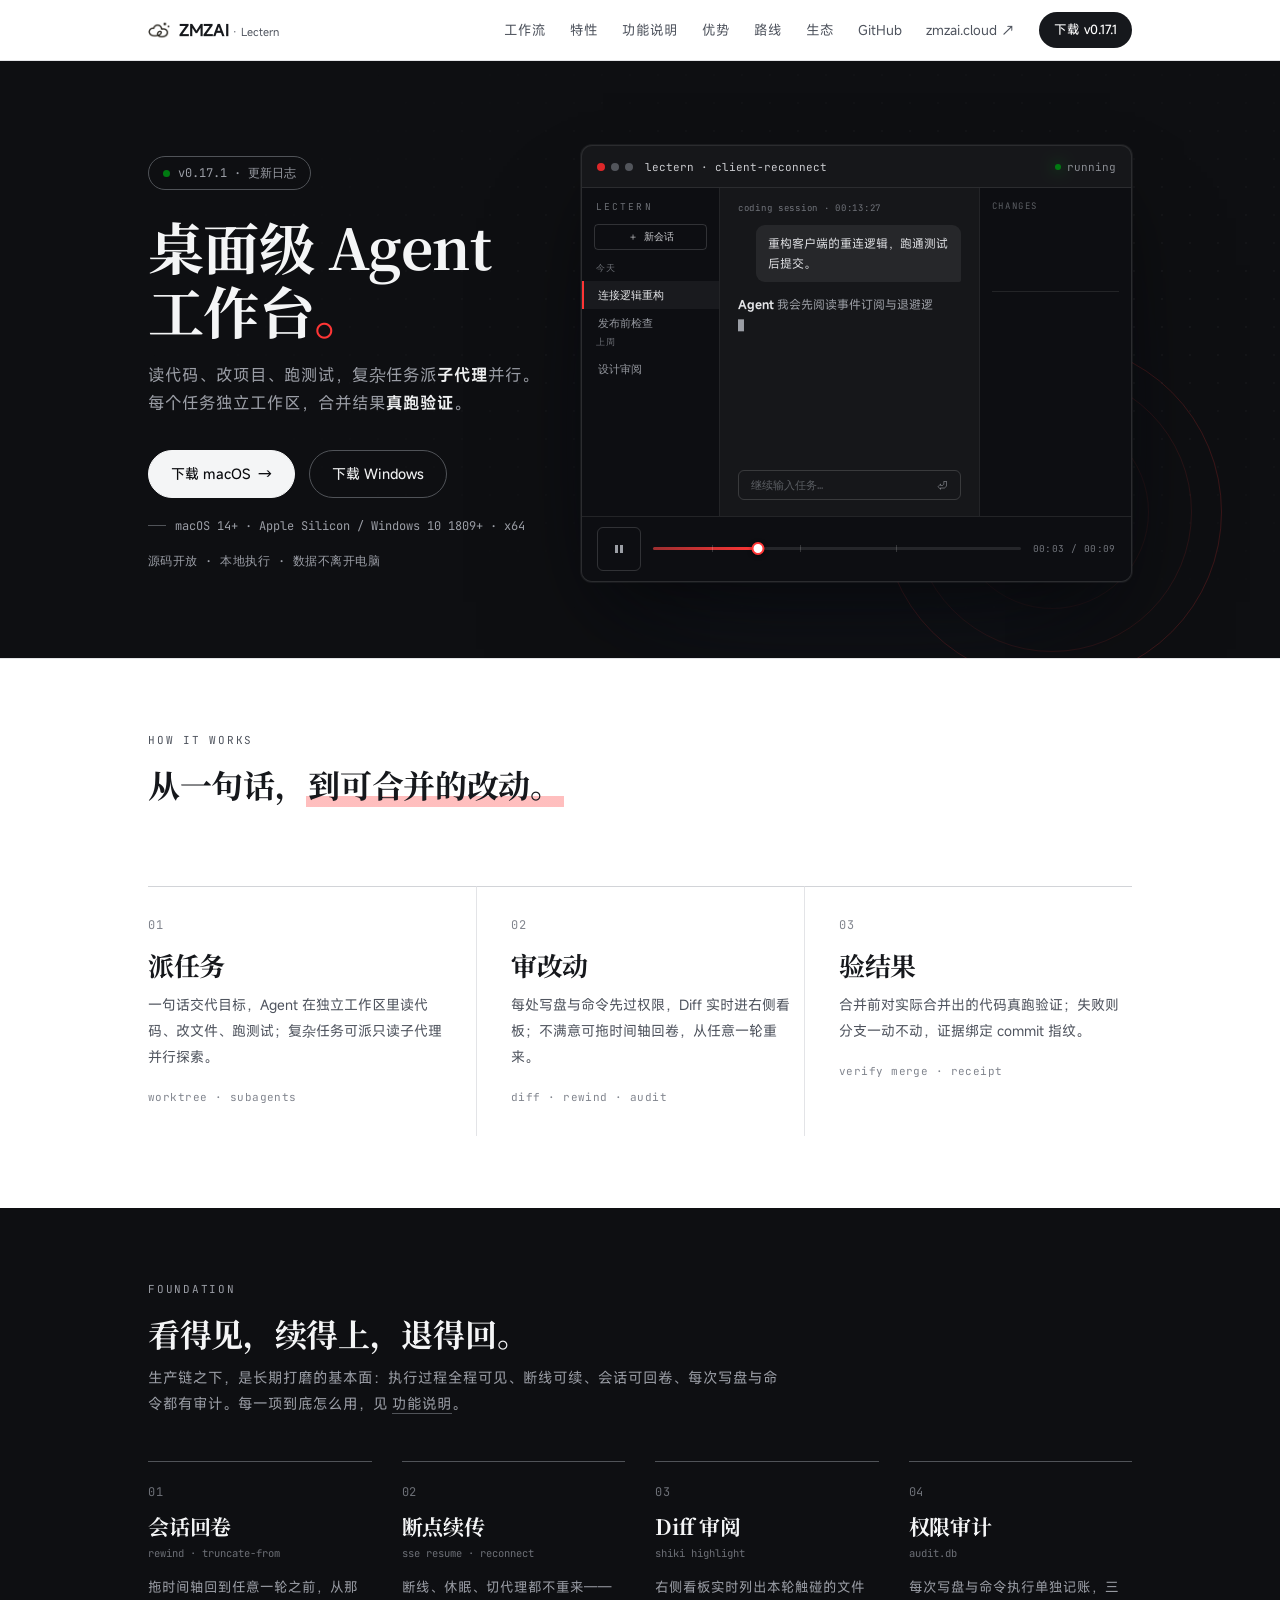
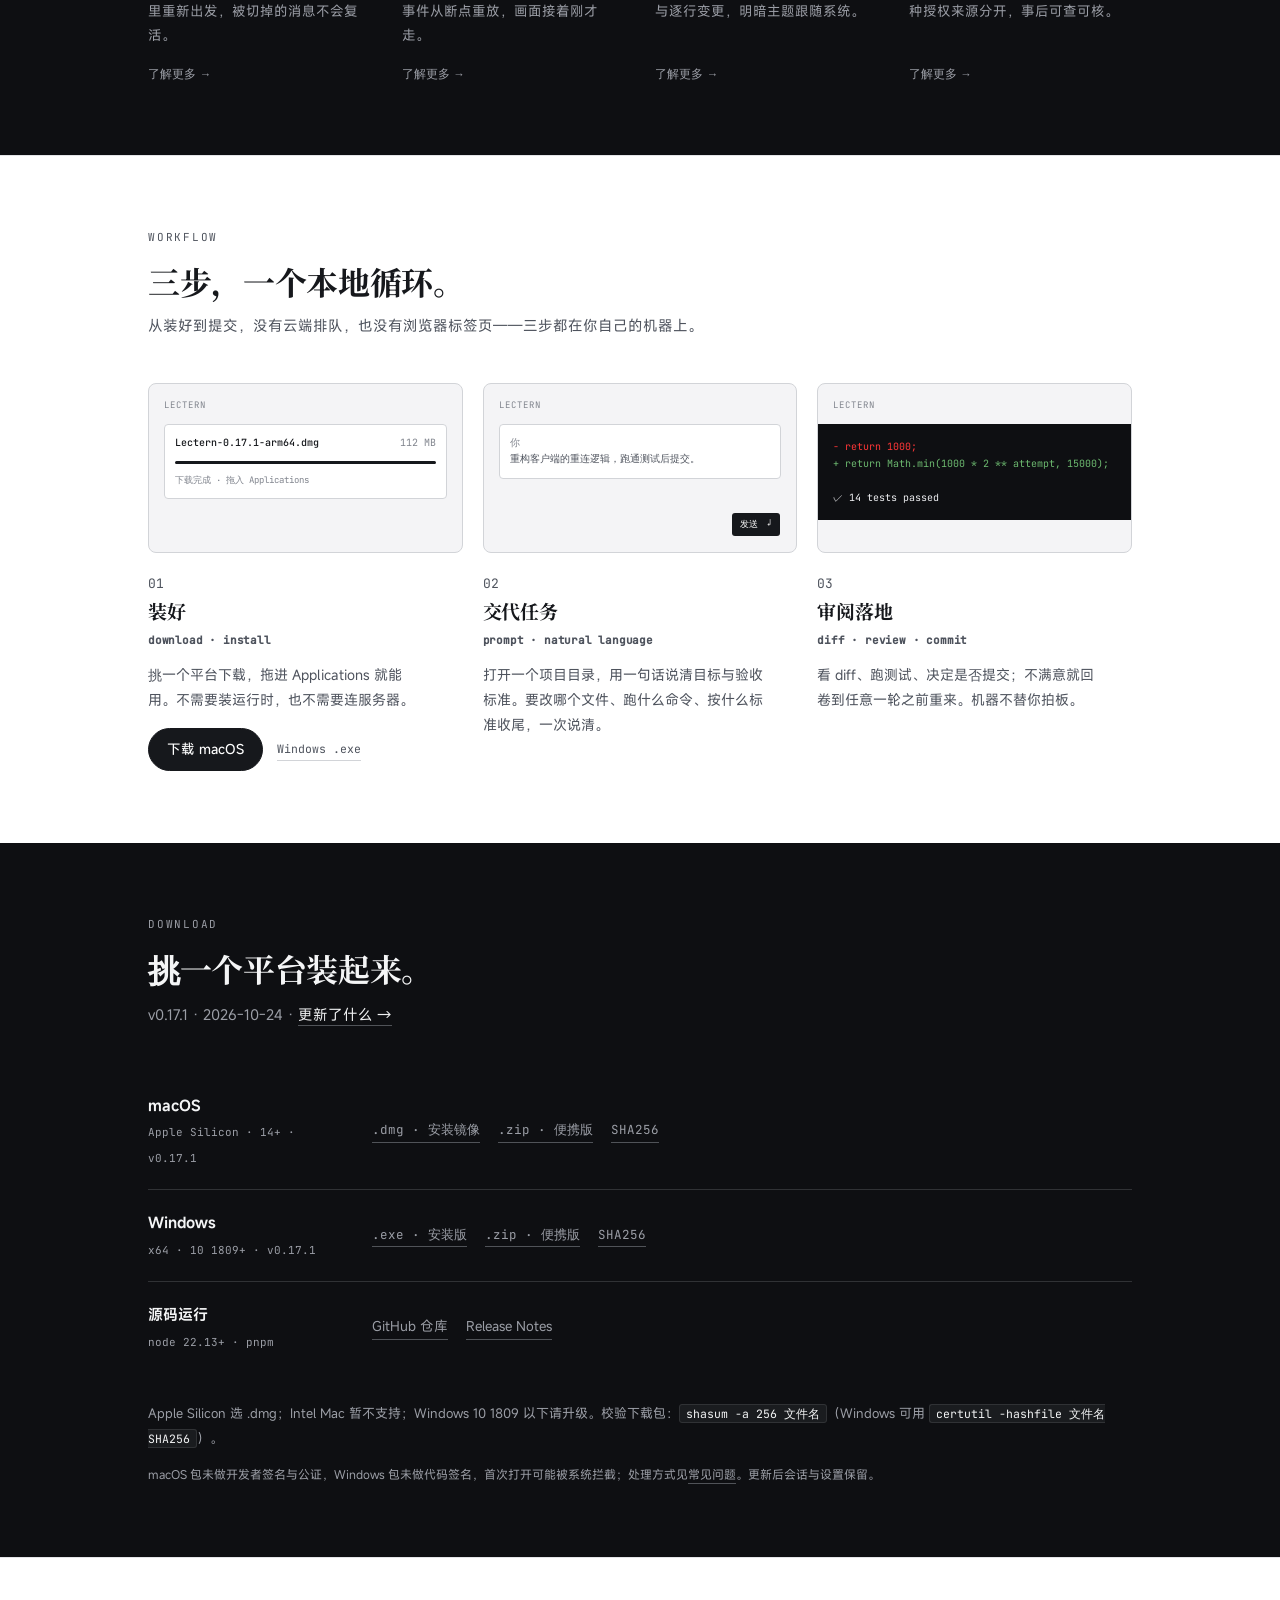
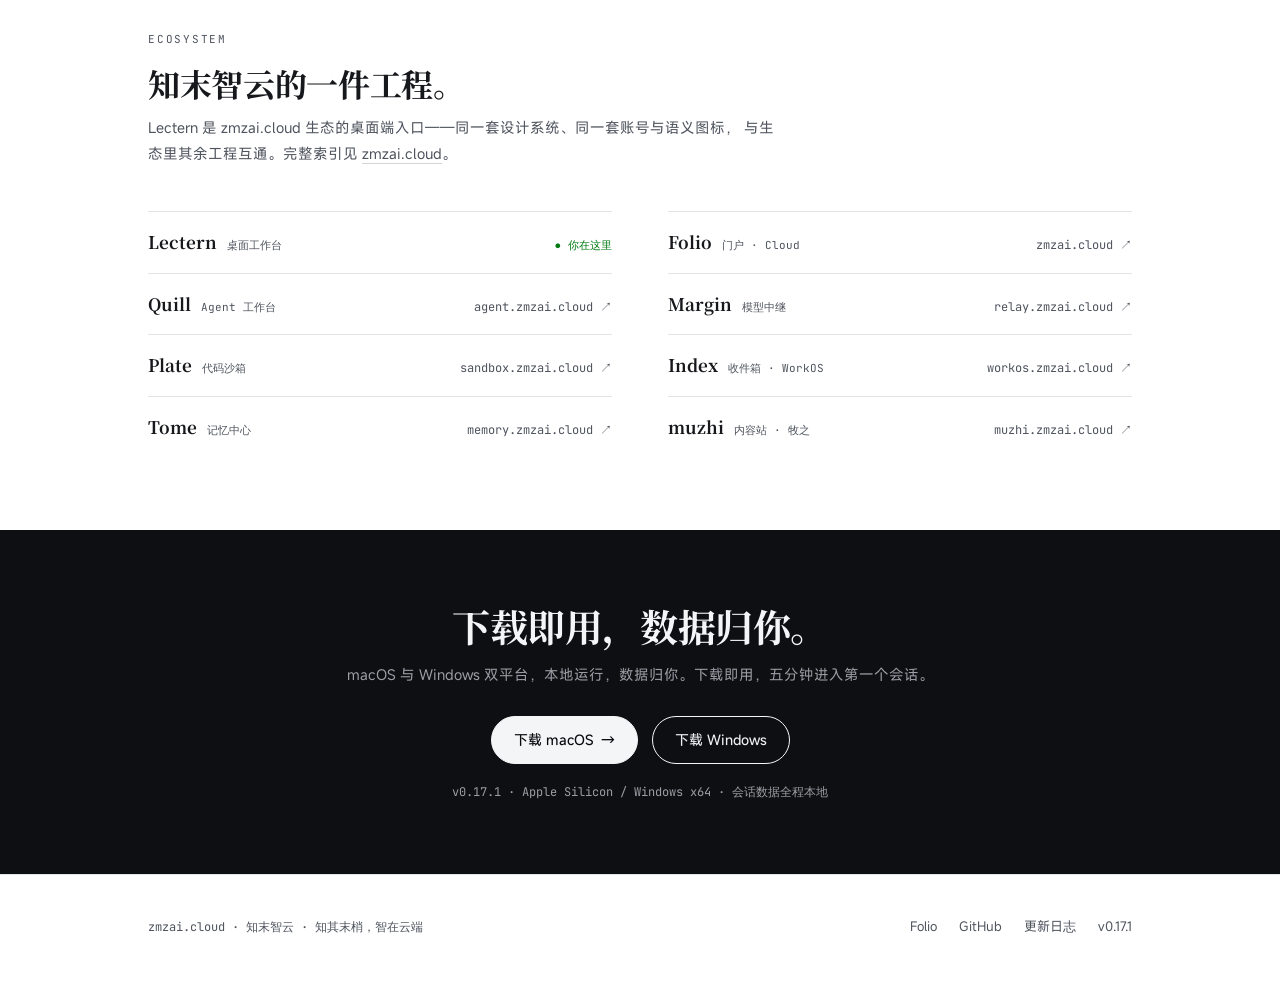
==== commit f8080eb9: "chore(site): 发布 v0.17.1" ====
--- a/index.html
+++ b/index.html
@@ -24,7 +24,7 @@
 <link rel="apple-touch-icon" href="/apple-touch-icon.png">
 <link rel="preload" as="font" type="font/woff2" crossorigin href="/fonts/misans-regular.woff2">
 <link rel="preload" as="font" type="font/woff2" crossorigin href="/fonts/noto-serif-sc-700.woff2">
-<link rel="stylesheet" href="/theme.css?v=20261024d">
+<link rel="stylesheet" href="/theme.css?v=20261024e">
 <script>document.documentElement.classList.add('js');</script>
 <script type="application/ld+json">
 {
@@ -309,7 +309,7 @@
   </div>
 </footer>
 
-<script src="/theme.js?v=20261024d"></script>
+<script src="/theme.js?v=20261024e"></script>
 <script>
 /* hero 活工作台：单一时间轴 T∈[0,100] 驱动回放 + rewind 拖动(与 lectern rewind 能力同构) */
 (function () {
